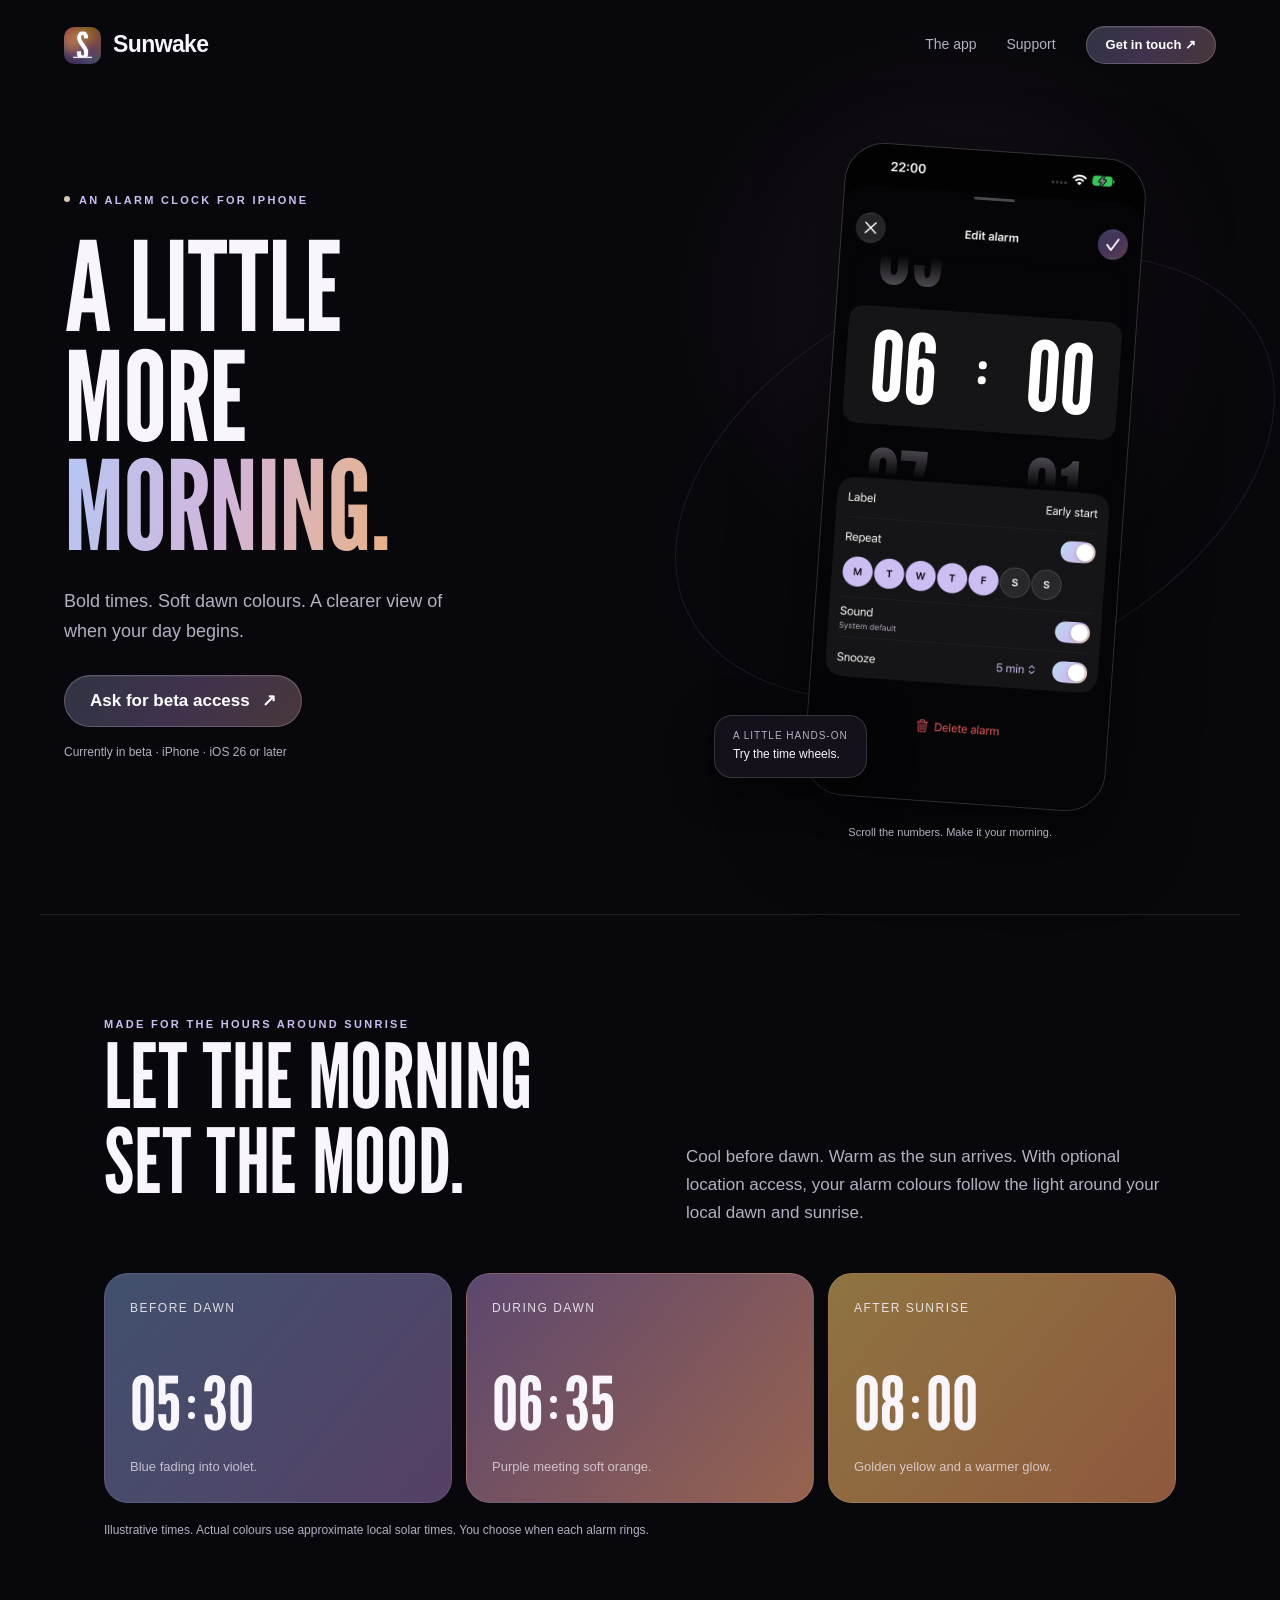
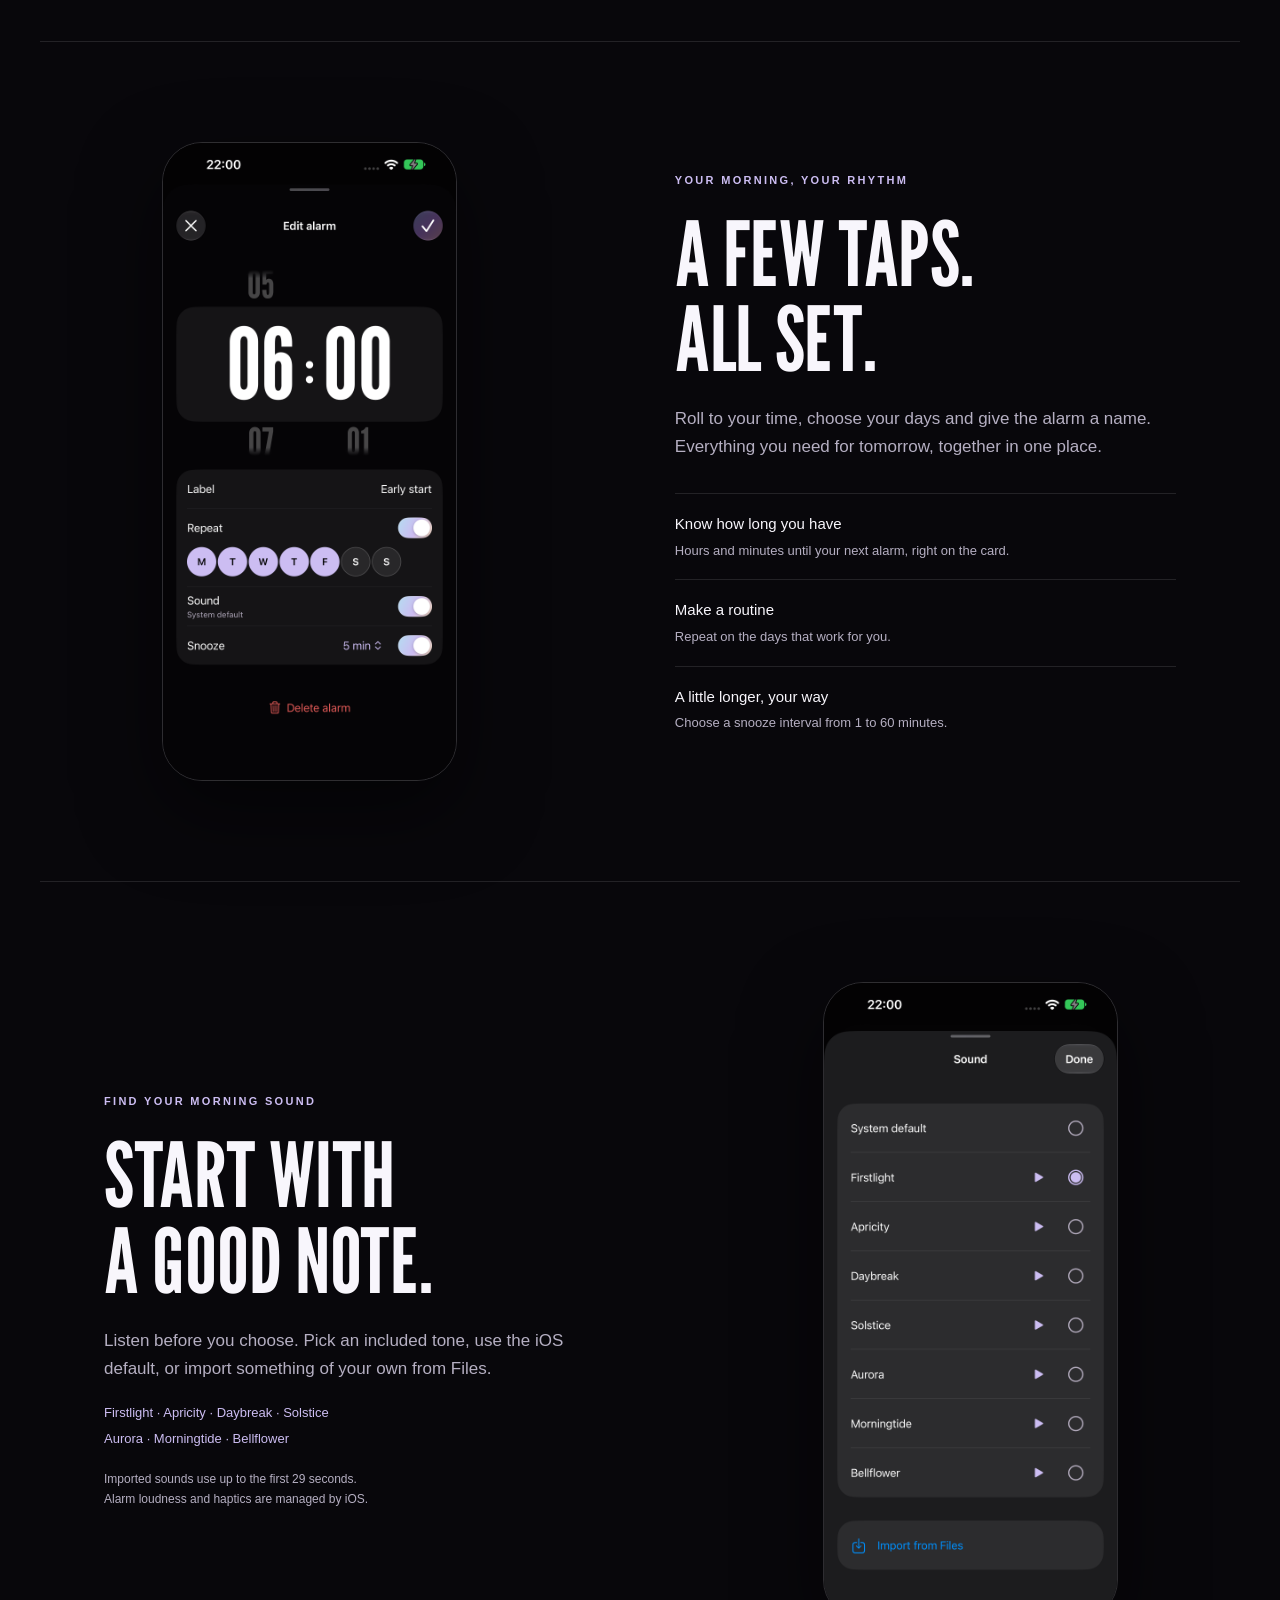
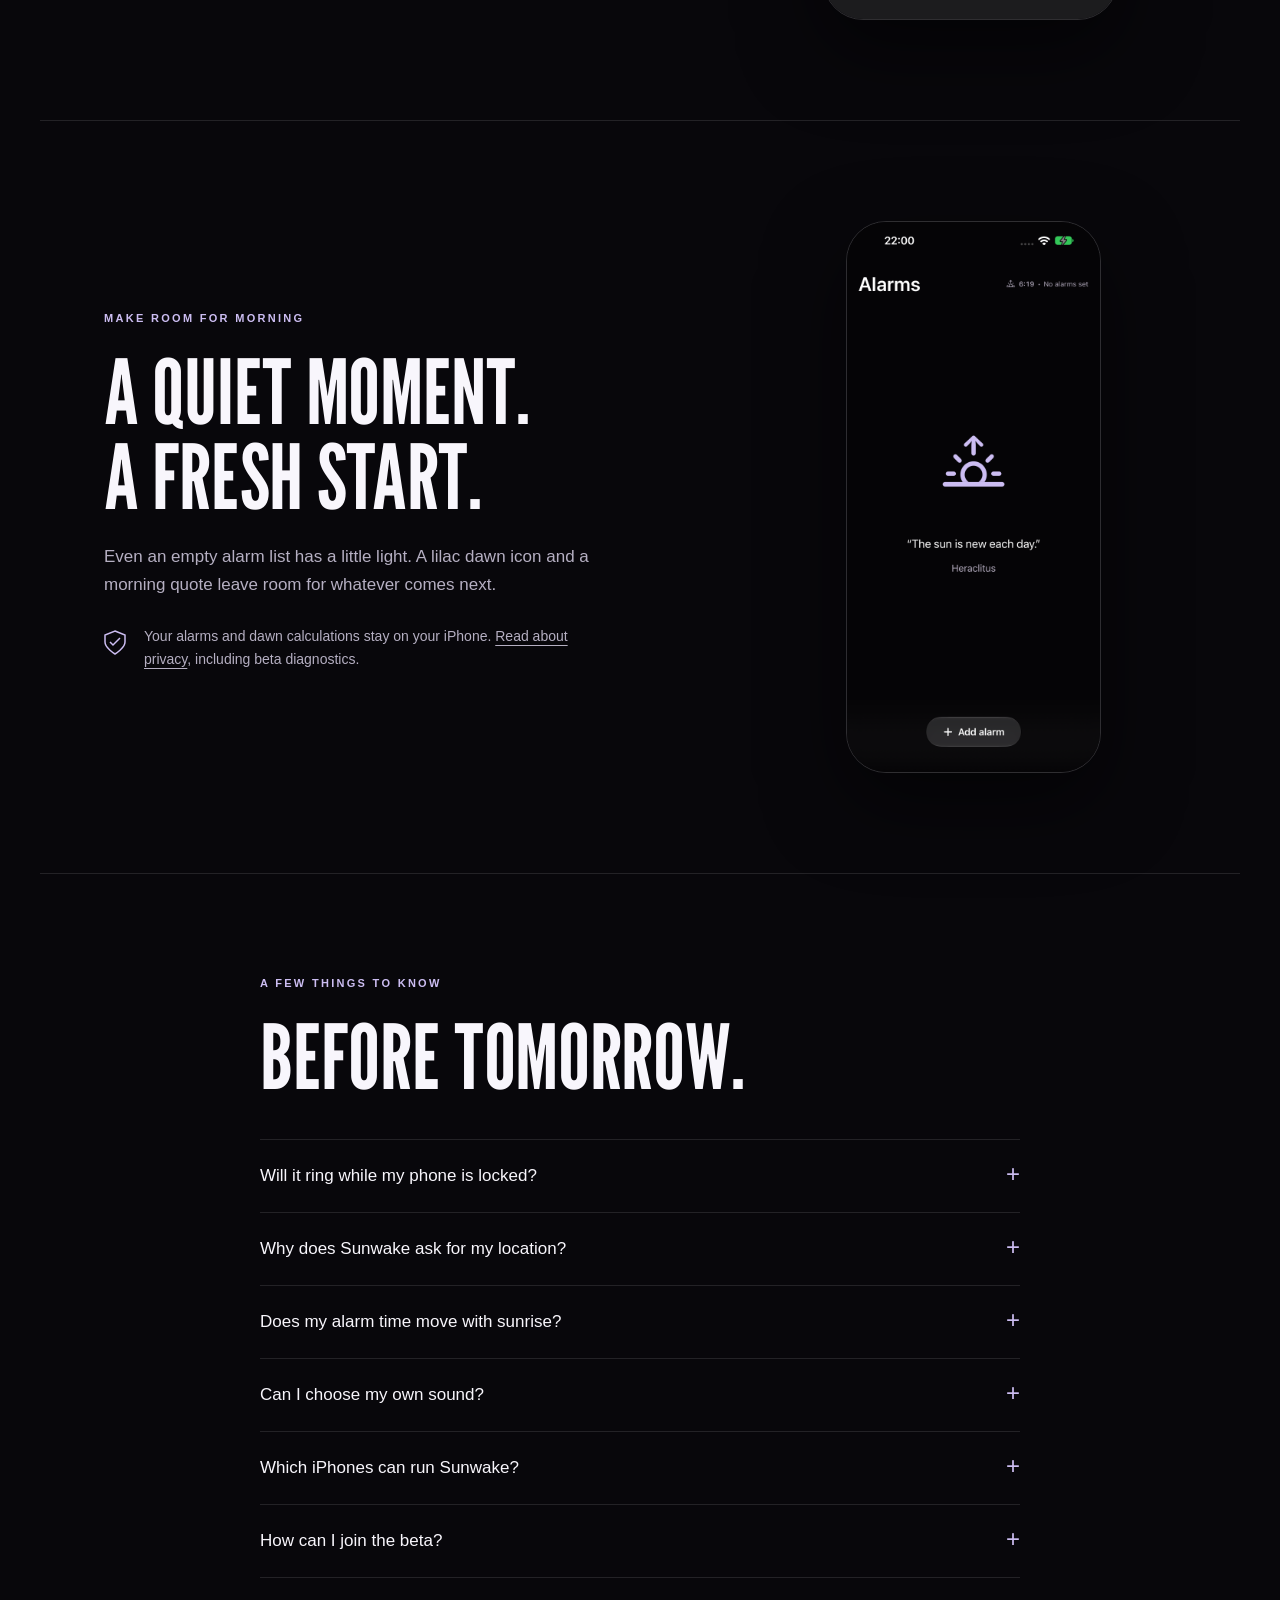
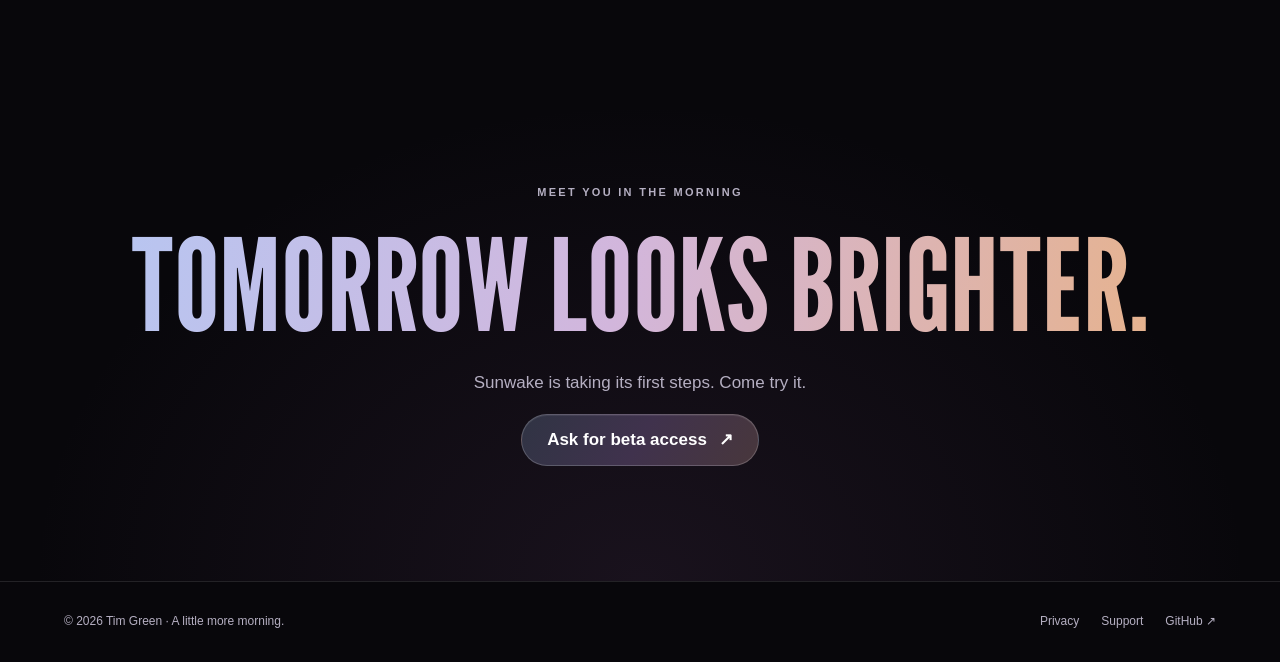
==== index.html @ 23fda0d4 "Launch Sunwake website with interactive time wheels, privacy and support" ====
<!doctype html>
<html lang="en-GB"><head><meta charset="utf-8"><meta name="viewport" content="width=device-width, initial-scale=1"><meta name="theme-color" content="#08070b"><title>Sunwake — A little more morning</title><meta name="description" content="An iPhone alarm clock with bold times, dawn-inspired colours, flexible repeats and snooze, and a countdown to your next alarm."><meta property="og:title" content="Sunwake — A little more morning"><meta property="og:description" content="An iPhone alarm clock with bold times, dawn-inspired colours, flexible repeats and snooze, and a countdown to your next alarm."><meta property="og:type" content="website"><meta property="og:image" content="https://destroywerk.github.io/sunwake/icon.png"><link rel="icon" type="image/png" href="./icon.png"><link rel="stylesheet" href="./styles.css"></head>
<body><a class="skip" href="#main">Skip to content</a><header><a class="brand" href="./"><img src="./icon.png" alt="" width="37" height="37">Sunwake</a><nav aria-label="Main navigation"><a class="nav-feature" href="./#features">The app</a><a href="./support.html">Support</a><a class="button small" href="mailto:hello@timgreen.design?subject=Sunwake%20beta%20access">Get in touch ↗</a></nav></header><main id="main">
<section class="hero">
 <div><p class="eyebrow"><span class="dot"></span>An alarm clock for iPhone</p><h1 class="display">A little<br>more<br><span class="gradient-text">morning.</span></h1><p class="intro">Bold times. Soft dawn colours. A clearer view of when your day begins.</p><a class="button" href="mailto:hello@timgreen.design?subject=Sunwake%20beta%20access">Ask for beta access <span aria-hidden="true">↗</span></a><p class="caption">Currently in beta · iPhone · iOS 26 or later</p></div>
 <div class="hero-art"><div class="orbit" aria-hidden="true"></div><div class="phone-demo"><img class="phone" src="./02-alarm-editor.png" width="1320" height="2868" alt="Interactive Sunwake alarm editor demo" fetchpriority="high"><div class="demo-wheel" role="group" aria-label="Try setting an alarm time"><div class="wheel-selection" aria-hidden="true"></div><div class="wheel-column" data-wheel="hour" role="listbox" aria-label="Demo alarm hour" tabindex="0"></div><div class="wheel-colon" aria-hidden="true"><i></i><i></i></div><div class="wheel-column" data-wheel="minute" role="listbox" aria-label="Demo alarm minute" tabindex="0"></div></div><p class="demo-hint">Scroll the numbers. Make it your morning.</p><output class="sr-only" aria-live="polite" id="demo-time"></output></div><div class="art-tag"><span>A little hands-on</span>Try the time wheels.</div></div>
</section>
<section class="section" id="features"><div class="dawn-head"><div><p class="eyebrow">Made for the hours around sunrise</p><h2 class="section-heading">Let the morning<br>set the mood.</h2></div><p class="section-copy">Cool before dawn. Warm as the sun arrives. With optional location access, your alarm colours follow the light around your local dawn and sunrise.</p></div>
<div class="daylight-strip">
 <div class="phase"><span class="phase-name">Before dawn</span><div><div class="phase-time" aria-label="05:30"><span>05</span><span class="colon" aria-hidden="true"><i></i><i></i></span><span>30</span></div><p>Blue fading into violet.</p></div></div>
 <div class="phase"><span class="phase-name">During dawn</span><div><div class="phase-time" aria-label="06:35"><span>06</span><span class="colon" aria-hidden="true"><i></i><i></i></span><span>35</span></div><p>Purple meeting soft orange.</p></div></div>
 <div class="phase"><span class="phase-name">After sunrise</span><div><div class="phase-time" aria-label="08:00"><span>08</span><span class="colon" aria-hidden="true"><i></i><i></i></span><span>00</span></div><p>Golden yellow and a warmer glow.</p></div></div>
</div><p class="note">Illustrative times. Actual colours use approximate local solar times. You choose when each alarm rings.</p></section>
<section class="section detail"><div class="detail-art"><img class="phone" src="./02-alarm-editor.png" width="1320" height="2868" loading="lazy" alt="Alarm editor with a 06:00 time wheel, weekday selection and five-minute snooze"></div><div class="detail-copy"><p class="eyebrow">Your morning, your rhythm</p><h2 class="section-heading">A few taps.<br>All set.</h2><p class="section-copy">Roll to your time, choose your days and give the alarm a name. Everything you need for tomorrow, together in one place.</p><ul class="feature-list"><li>Know how long you have<span>Hours and minutes until your next alarm, right on the card.</span></li><li>Make a routine<span>Repeat on the days that work for you.</span></li><li>A little longer, your way<span>Choose a snooze interval from 1 to 60 minutes.</span></li></ul></div></section>
<section class="section detail reverse"><div class="detail-copy"><p class="eyebrow">Find your morning sound</p><h2 class="section-heading">Start with<br>a good note.</h2><p class="section-copy">Listen before you choose. Pick an included tone, use the iOS default, or import something of your own from Files.</p><p class="sound-names">Firstlight · Apricity · Daybreak · Solstice<br>Aurora · Morningtide · Bellflower</p><p class="note">Imported sounds use up to the first 29 seconds.<br>Alarm loudness and haptics are managed by iOS.</p></div><div class="detail-art"><img class="phone" src="./03-sound-picker.png" width="1320" height="2868" loading="lazy" alt="Sunwake sound picker with included tones, preview controls and Import from Files"></div></section>
<section class="section quiet"><div><p class="eyebrow">Make room for morning</p><h2 class="section-heading">A quiet moment.<br>A fresh start.</h2><p class="section-copy">Even an empty alarm list has a little light. A lilac dawn icon and a morning quote leave room for whatever comes next.</p><div class="privacy-note"><svg aria-hidden="true" width="22" height="26" viewBox="0 0 22 26" fill="none"><path d="M11 1 21 5v7c0 6-10 12-10 12S1 18 1 12V5l10-4Z" stroke="currentColor" stroke-width="1.5"/><path d="m6 12 3 3 7-7" stroke="currentColor" stroke-width="1.5"/></svg><p>Your alarms and dawn calculations stay on your iPhone. <a href="./privacy.html">Read about privacy</a>, including beta diagnostics.</p></div></div><div><img class="phone" src="./05-empty-quote.png" width="1320" height="2868" loading="lazy" alt="Sunwake empty state with a lilac dawn icon and the quote The sun is new each day, attributed to Heraclitus"></div></section>
<section class="section"><div class="faq"><p class="eyebrow">A few things to know</p><h2 class="section-heading">Before tomorrow.</h2>
<details><summary>Will it ring while my phone is locked?</summary><p>Sunwake uses Apple's AlarmKit to schedule alarms, including while your iPhone is locked. Allow alarm access when prompted. Custom-tone delivery while locked has been confirmed in our device testing.</p></details>
<details><summary>Why does Sunwake ask for my location?</summary><p>Location is optional. It lets Sunwake calculate approximate local dawn and sunrise on your iPhone for the colours and dawn time. Your chosen alarm times work without it.</p></details>
<details><summary>Does my alarm time move with sunrise?</summary><p>You set each alarm time yourself. Dawn and sunrise affect the colours and the solar time shown in the app.</p></details>
<details><summary>Can I choose my own sound?</summary><p>Yes. Preview an included tone or import audio from Files. Sunwake keeps a private playable copy of up to the first 29 seconds.</p></details>
<details><summary>Which iPhones can run Sunwake?</summary><p>Sunwake requires an iPhone running iOS 26 or later. The current beta is shared through Apple's TestFlight app.</p></details>
<details><summary>How can I join the beta?</summary><p>Email <a href="mailto:hello@timgreen.design?subject=Sunwake%20beta%20access">hello@timgreen.design</a> to ask for an invitation. External TestFlight builds are subject to Apple's beta review.</p></details>
</div></section>
<section class="closing"><p class="eyebrow">Meet you in the morning</p><h2 class="section-heading gradient-text">Tomorrow looks brighter.</h2><p>Sunwake is taking its first steps. Come try it.</p><a class="button" href="mailto:hello@timgreen.design?subject=Sunwake%20beta%20access">Ask for beta access <span aria-hidden="true">↗</span></a></section>
</main><footer><span>© 2026 Tim Green · A little more morning.</span><div class="links"><a href="./privacy.html">Privacy</a><a href="./support.html">Support</a><a href="https://github.com/destroywerk/sunwake">GitHub ↗</a></div></footer><script src="./demo.js" defer></script></body></html>
---- styles.css ----
@font-face{font-family:League;src:url('./LeagueGothic.ttf') format('truetype');font-display:swap}
:root{color-scheme:dark;--bg:#08070b;--text:#f8f6fc;--muted:#b5afc2;--lilac:#ccbdf2;--line:#ffffff1c}
*{box-sizing:border-box}html{scroll-behavior:smooth;scroll-padding-top:95px}body{margin:0;background:var(--bg);color:var(--text);font:17px/1.65 -apple-system,BlinkMacSystemFont,"Segoe UI",sans-serif}a{color:inherit}button,a{-webkit-tap-highlight-color:transparent}a:focus-visible,button:focus-visible,summary:focus-visible{outline:3px solid var(--lilac);outline-offset:7px}.skip{position:fixed;top:-100px;left:16px;z-index:100;background:#fff;color:#000;padding:12px}.skip:focus{top:12px}header{height:90px;max-width:1320px;margin:auto;display:flex;align-items:center;justify-content:space-between;padding:0 5%;position:relative;z-index:3}.brand{display:flex;align-items:center;gap:12px;font-weight:650;letter-spacing:-.6px;text-decoration:none;font-size:23px}.brand img{width:37px;height:37px;border-radius:10px}nav{display:flex;align-items:center;gap:30px;font-size:14px}nav a{text-decoration:none;color:var(--muted)}nav a:hover{color:white}.button{display:inline-flex;justify-content:center;align-items:center;gap:12px;text-decoration:none;border:1px solid #ffffff32;border-radius:999px;background:linear-gradient(120deg,#303444,#40324d,#48373c);box-shadow:inset 0 1px 0 #ffffff12;padding:14px 25px;font-weight:600;color:#fff;line-height:1.3}.button.small{padding:10px 19px;font-size:13px}.button:hover{border-color:#ccbdf2;background:linear-gradient(120deg,#3c4256,#504060,#5c454c)}.hero{max-width:1320px;margin:0 auto;padding:60px 5% 110px;display:grid;grid-template-columns:1.1fr .9fr;align-items:center;gap:7%;position:relative}.hero:before{content:"";position:absolute;width:650px;height:650px;right:-80px;top:-110px;background:radial-gradient(ellipse,#8c659b22,transparent 63%);pointer-events:none;z-index:-1}.eyebrow{color:var(--lilac);font-size:11px;font-weight:650;letter-spacing:2.3px;text-transform:uppercase;margin:0 0 22px}.eyebrow .dot{display:inline-block;width:6px;height:6px;border-radius:50%;background:#dac7b1;margin-right:9px;vertical-align:2px}h1,h2,h3,p{margin-top:0}.display{font:clamp(88px,9.7vw,146px)/.88 League,sans-serif;font-weight:400;letter-spacing:-1px;text-transform:uppercase;margin:0 0 28px}.gradient-text{background:linear-gradient(100deg,#b5c7f3,#d2b6dc 48%,#e8b285);background-clip:text;-webkit-background-clip:text;color:transparent}.intro{font-size:18px;line-height:1.65;max-width:410px;color:var(--muted);margin:0 0 28px}.caption{font-size:12px;color:var(--muted);margin:16px 0 0}.hero-art{position:relative;display:flex;justify-content:center}.phone{display:block;width:100%;max-width:320px;border:1px solid #ffffff28;border-radius:40px;box-shadow:0 30px 80px #0008;position:relative}.hero-art .phone{transform:rotate(4deg);max-width:302px}.orbit{position:absolute;inset:20% -16%;border:1px solid #cdbdf21c;border-radius:50%;transform:rotate(-25deg);z-index:-1}.art-tag{position:absolute;left:-14px;bottom:10%;padding:12px 18px;border:1px solid #ffffff25;border-radius:18px;background:#17131ee6;backdrop-filter:blur(18px);font-size:12px;box-shadow:0 8px 40px #0008}.art-tag span{display:block;color:var(--muted);font-size:10px;letter-spacing:1px;text-transform:uppercase}.section{max-width:1200px;padding:100px 5%;margin:auto;border-top:1px solid var(--line)}.section-heading{font:clamp(58px,7vw,94px)/.95 League,sans-serif;text-transform:uppercase;letter-spacing:-.3px;font-weight:400;margin:0 0 24px}.section-copy{color:var(--muted);max-width:490px}.dawn-head{display:flex;justify-content:space-between;align-items:flex-end;gap:45px;margin-bottom:46px}.dawn-head p{margin-bottom:0}.daylight-strip{display:grid;grid-template-columns:repeat(3,1fr);gap:14px}.phase{border:1px solid #ffffff19;border-radius:24px;min-height:230px;padding:25px;display:flex;flex-direction:column;justify-content:space-between}.phase:nth-child(1){background:linear-gradient(130deg,#41516e,#554065)}.phase:nth-child(2){background:linear-gradient(130deg,#5d476f,#98634f)}.phase:nth-child(3){background:linear-gradient(130deg,#8f7441,#8e583d)}.phase .phase-name{font-size:12px;letter-spacing:1.5px;text-transform:uppercase;opacity:.85}.phase-time{font:74px/1 League,sans-serif;display:flex;align-items:center;gap:7px}.colon{display:flex;flex-direction:column;gap:9px;margin-top:9px}.colon i{width:7px;height:7px;border-radius:50%;background:currentColor}.phase p{font-size:13px;margin:16px 0 0;color:#f4ecf7b8}.note{font-size:12px;color:var(--muted);margin:18px 0 0}.detail{display:grid;grid-template-columns:.9fr 1.1fr;align-items:center;gap:15%}.detail .phone{max-width:295px;margin:auto}.detail.reverse{grid-template-columns:1.1fr .9fr}.detail.reverse .detail-copy{order:0}.detail.reverse .detail-art{order:1}.feature-list{list-style:none;padding:0;margin:32px 0 0}.feature-list li{padding:18px 0;border-top:1px solid var(--line);font-size:15px}.feature-list span{display:block;color:var(--muted);font-size:13px;margin-top:3px}.sound-names{color:var(--lilac);font-size:13px;line-height:2;max-width:400px}.quiet{display:grid;grid-template-columns:1fr .8fr;align-items:center;gap:15%}.quiet .phone{max-width:255px;margin:auto}.privacy-note{display:flex;gap:18px;margin-top:26px;color:var(--muted);font-size:14px}.privacy-note svg{flex-shrink:0;color:var(--lilac);margin-top:5px}.privacy-note a{text-underline-offset:4px}.faq{max-width:760px;margin:auto}.faq .section-heading{margin-bottom:40px}.faq details{border-top:1px solid var(--line);padding:22px 0}.faq details:last-child{border-bottom:1px solid var(--line)}.faq summary{cursor:pointer;font-size:17px;list-style:none;display:flex;justify-content:space-between;gap:20px}.faq summary::-webkit-details-marker{display:none}.faq summary:after{content:"+";color:var(--lilac);font-size:24px;line-height:1}.faq details[open] summary:after{content:"−"}.faq details p{color:var(--muted);font-size:15px;max-width:650px;padding-top:17px;margin-bottom:0}.closing{text-align:center;padding:105px 5% 115px;background:radial-gradient(ellipse at 50% 100%,#64416b30,transparent 67%)}.closing .section-heading{font-size:clamp(70px,10vw,128px)}.closing p{color:var(--muted)}footer{border-top:1px solid var(--line);display:flex;justify-content:space-between;align-items:center;gap:25px;padding:30px 5%;max-width:1320px;margin:auto;font-size:12px;color:var(--muted)}footer .links{display:flex;gap:22px}footer a{text-decoration:none}footer a:hover{color:white}.prose{max-width:760px;padding:70px 25px 110px;margin:auto}.prose h1{font:76px/.95 League,sans-serif;text-transform:uppercase;font-weight:400;margin-bottom:22px}.prose h2{font-size:22px;line-height:1.35;margin:42px 0 15px}.prose p,.prose li{color:var(--muted);font-size:16px}.prose a{color:var(--lilac);overflow-wrap:anywhere}.prose .updated{font-size:12px;margin-bottom:40px}.prose li{margin:8px 0}body{overflow-x:clip}@media(max-width:760px){header{height:76px;padding:0 6%}nav{gap:18px}nav .nav-feature{display:none}.hero{grid-template-columns:1fr;padding:45px 7% 80px;gap:50px}.display{font-size:clamp(85px,19vw,140px)}.intro{font-size:16px}.hero-art{margin:10px 0 0}.hero-art .phone{max-width:250px;transform:rotate(3deg)}.art-tag{left:4%;bottom:12%}.section{padding:70px 7%}.dawn-head{display:block}.dawn-head .section-copy{margin-top:25px}.daylight-strip{grid-template-columns:1fr}.phase{min-height:185px}.phase-time{font-size:68px}.detail,.detail.reverse,.quiet{grid-template-columns:1fr;gap:45px}.detail .detail-copy{order:0}.detail .detail-art{order:1}.detail .phone{max-width:265px}.quiet .phone{max-width:245px}.closing{padding:75px 6%}footer{flex-direction:column;align-items:flex-start;padding:25px 7%}.prose{padding:45px 7% 70px}.prose h1{font-size:65px}}@media(prefers-reduced-motion:reduce){html{scroll-behavior:auto}*{animation:none!important;transition:none!important}}
/* Preserve the native portrait aspect ratio when screenshots scale down. */
.phone{height:auto}
.phone-demo{width:302px;max-width:100%;position:relative;container-type:inline-size;transform:rotate(4deg)}.hero-art .phone-demo .phone{transform:none;max-width:none}.demo-wheel{position:absolute;inset:17% 4.5% auto;height:34%;background:#050406;display:grid;grid-template-columns:1fr 14% 1fr;align-items:center;isolation:isolate;--row-height:39cqw;border-radius:14px;overflow:hidden}.wheel-selection{position:absolute;top:50%;transform:translateY(-50%);height:var(--row-height);left:0;right:0;background:#151417;border-radius:15px;z-index:-1}.wheel-column{height:100%;overflow-y:auto;scroll-snap-type:y mandatory;scrollbar-width:none;overscroll-behavior:contain;touch-action:pan-y;cursor:grab;user-select:none;mask-image:linear-gradient(transparent,#000 23%,#000 77%,transparent)}.wheel-column::-webkit-scrollbar{display:none}.wheel-column:active{cursor:grabbing}.wheel-column:focus-visible{outline:2px solid var(--lilac);outline-offset:-3px;border-radius:12px}.wheel-number{font:32cqw/var(--row-height) League,sans-serif;text-align:center;height:var(--row-height);scroll-snap-align:center;color:#807b87;transition:color .15s}.wheel-number[aria-selected=true]{color:white}.wheel-spacer{height:calc((73.9cqw - var(--row-height))/2)}.wheel-colon{display:flex;flex-direction:column;align-items:center;gap:2.5cqw;pointer-events:none}.wheel-colon i{height:2.5cqw;width:2.5cqw;background:white;border-radius:50%}.demo-hint{position:absolute;bottom:-38px;left:-25px;right:-25px;color:var(--muted);font-size:11px;text-align:center;transform:rotate(-4deg);margin:0}.sr-only{position:absolute;width:1px;height:1px;padding:0;margin:-1px;overflow:hidden;clip:rect(0,0,0,0);white-space:nowrap;border:0}.hero-art .art-tag{bottom:4%;left:-20px}@media(max-width:760px){.phone-demo{width:270px}.hero-art .art-tag{left:0;bottom:5%}}
.hero:before{right:0;width:100%;max-width:650px}
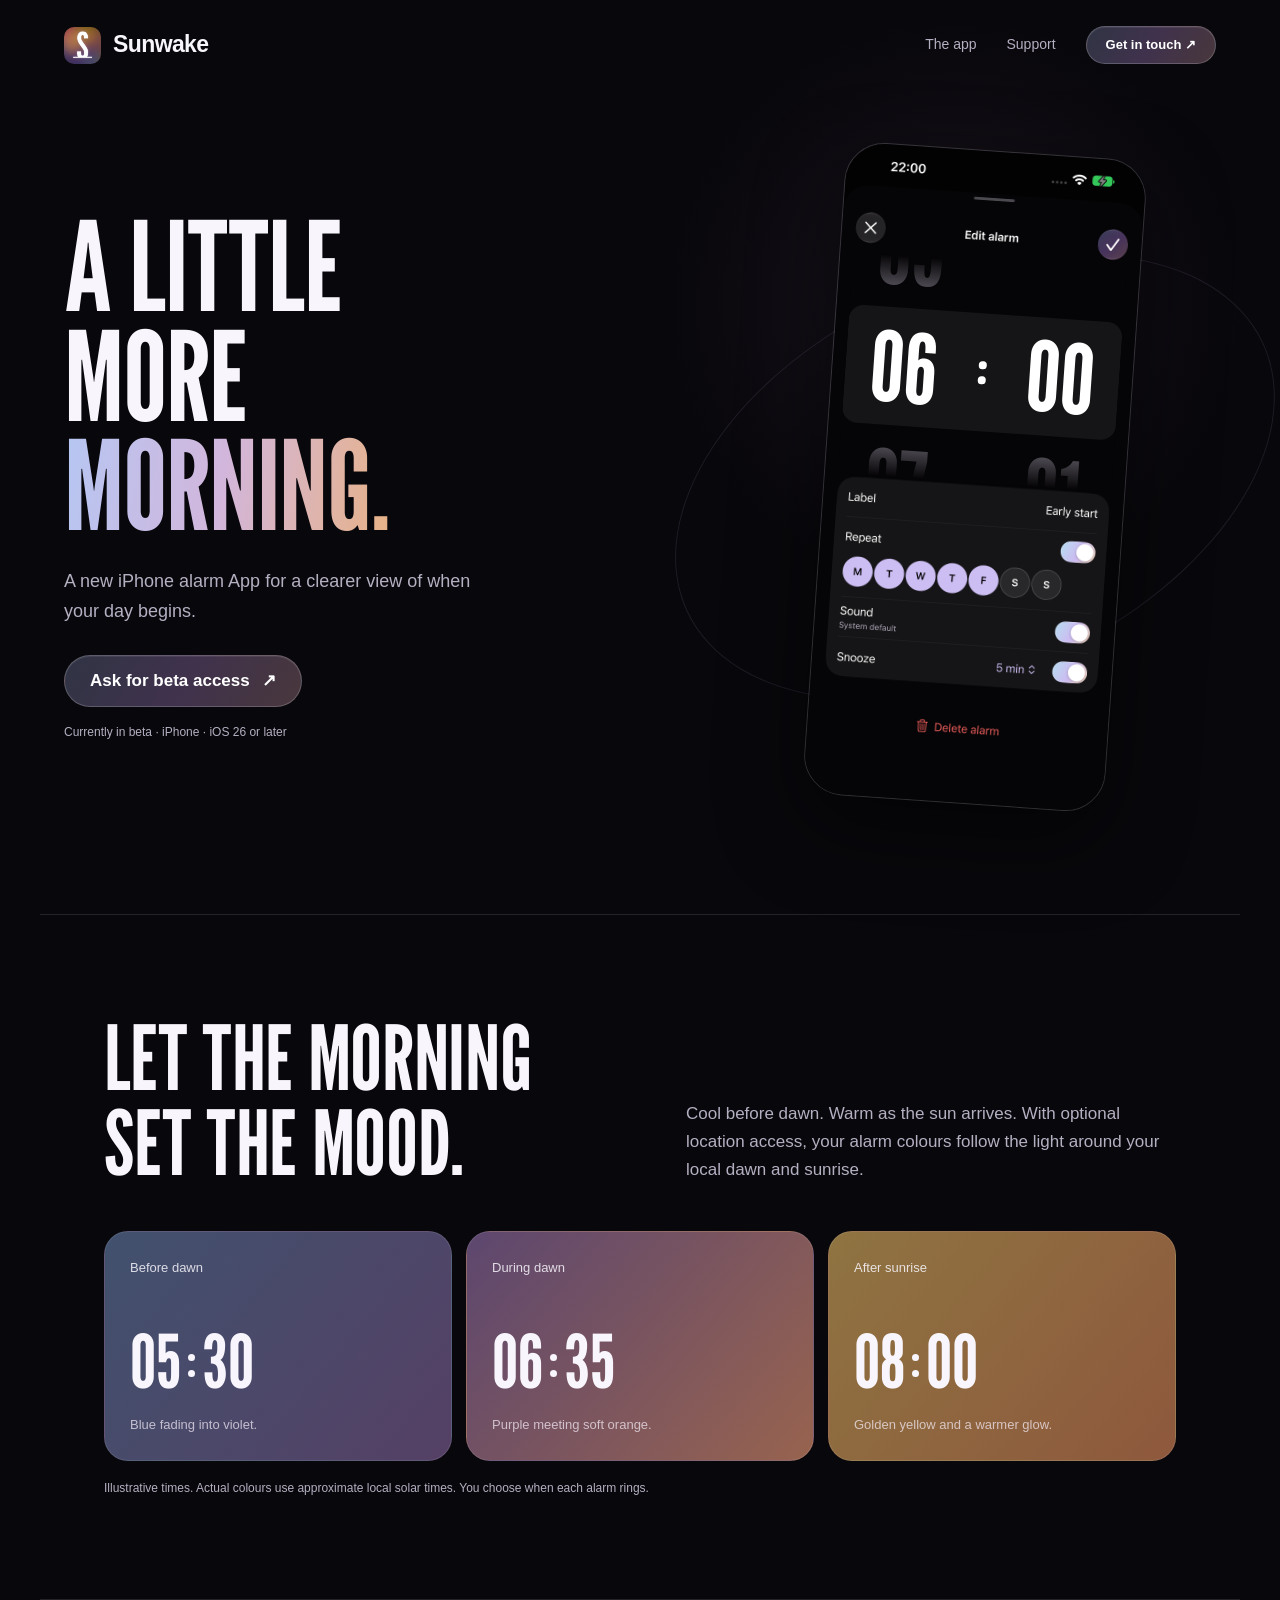
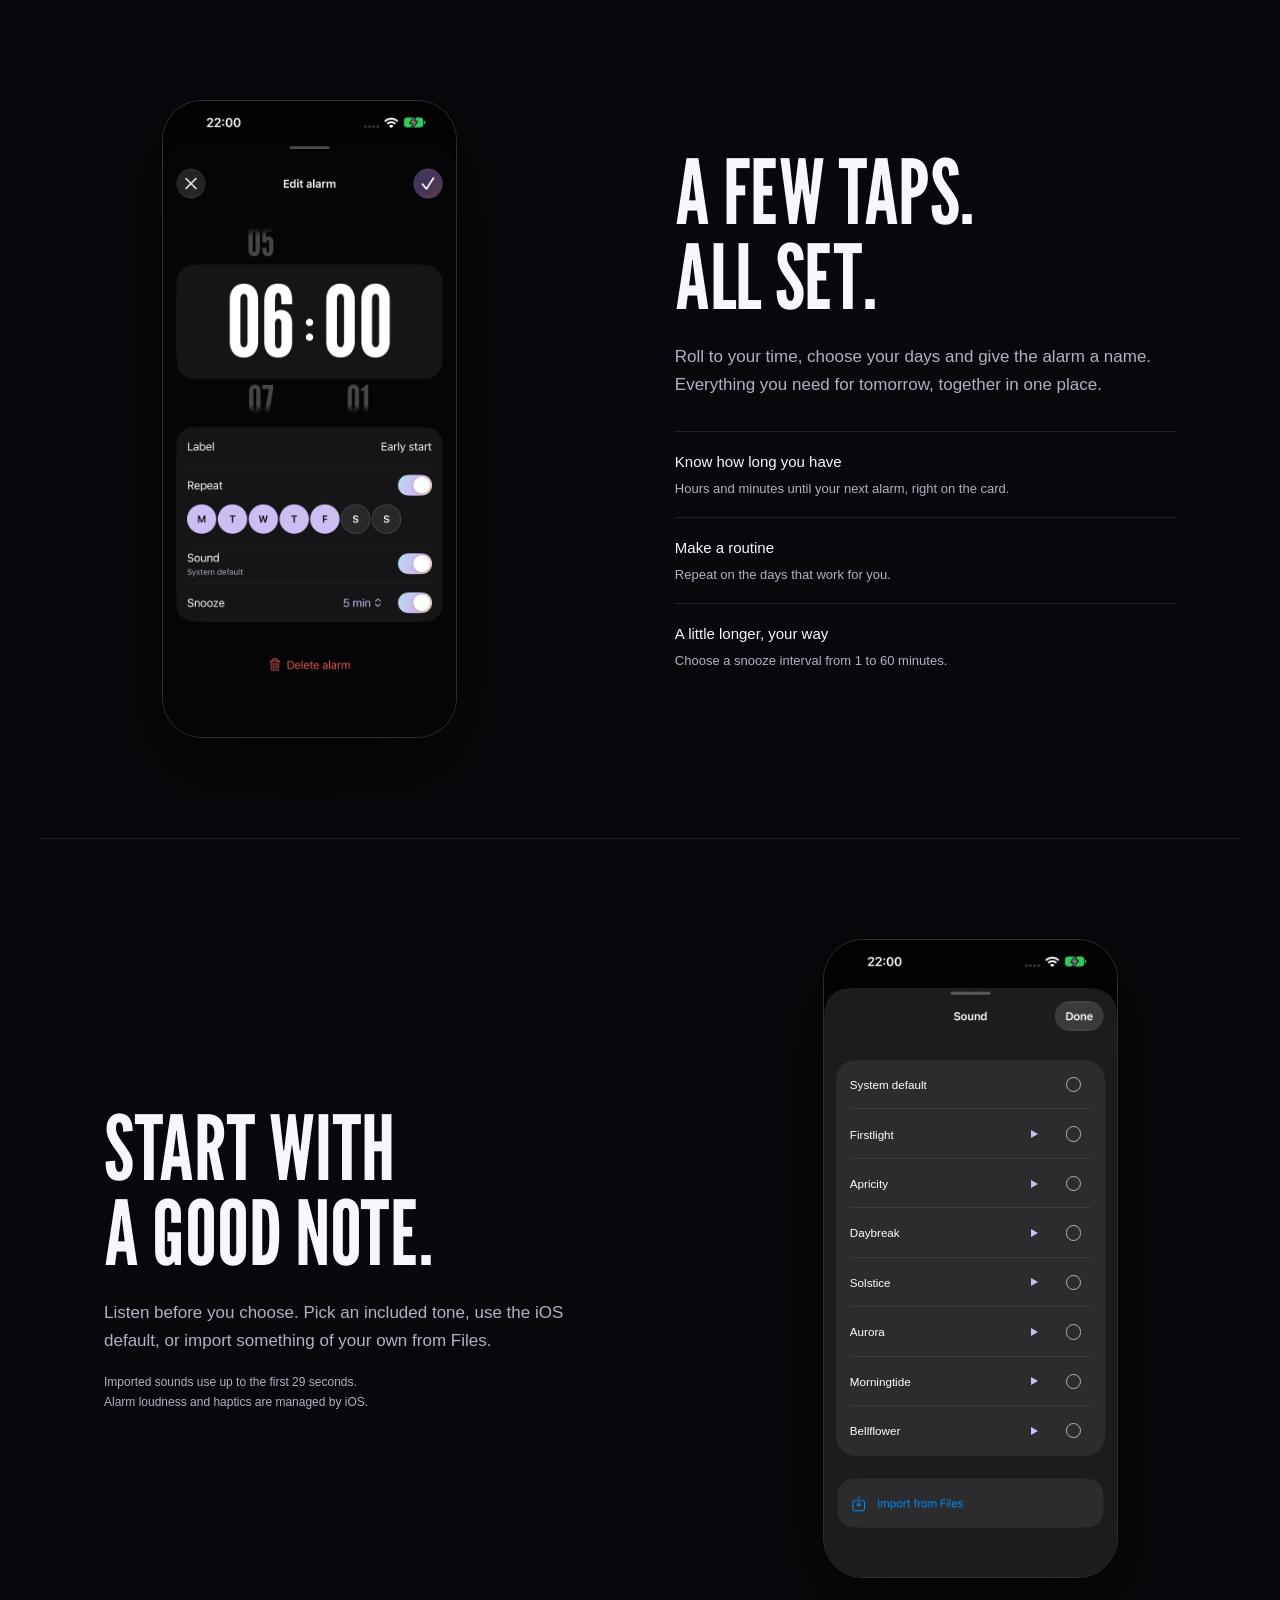
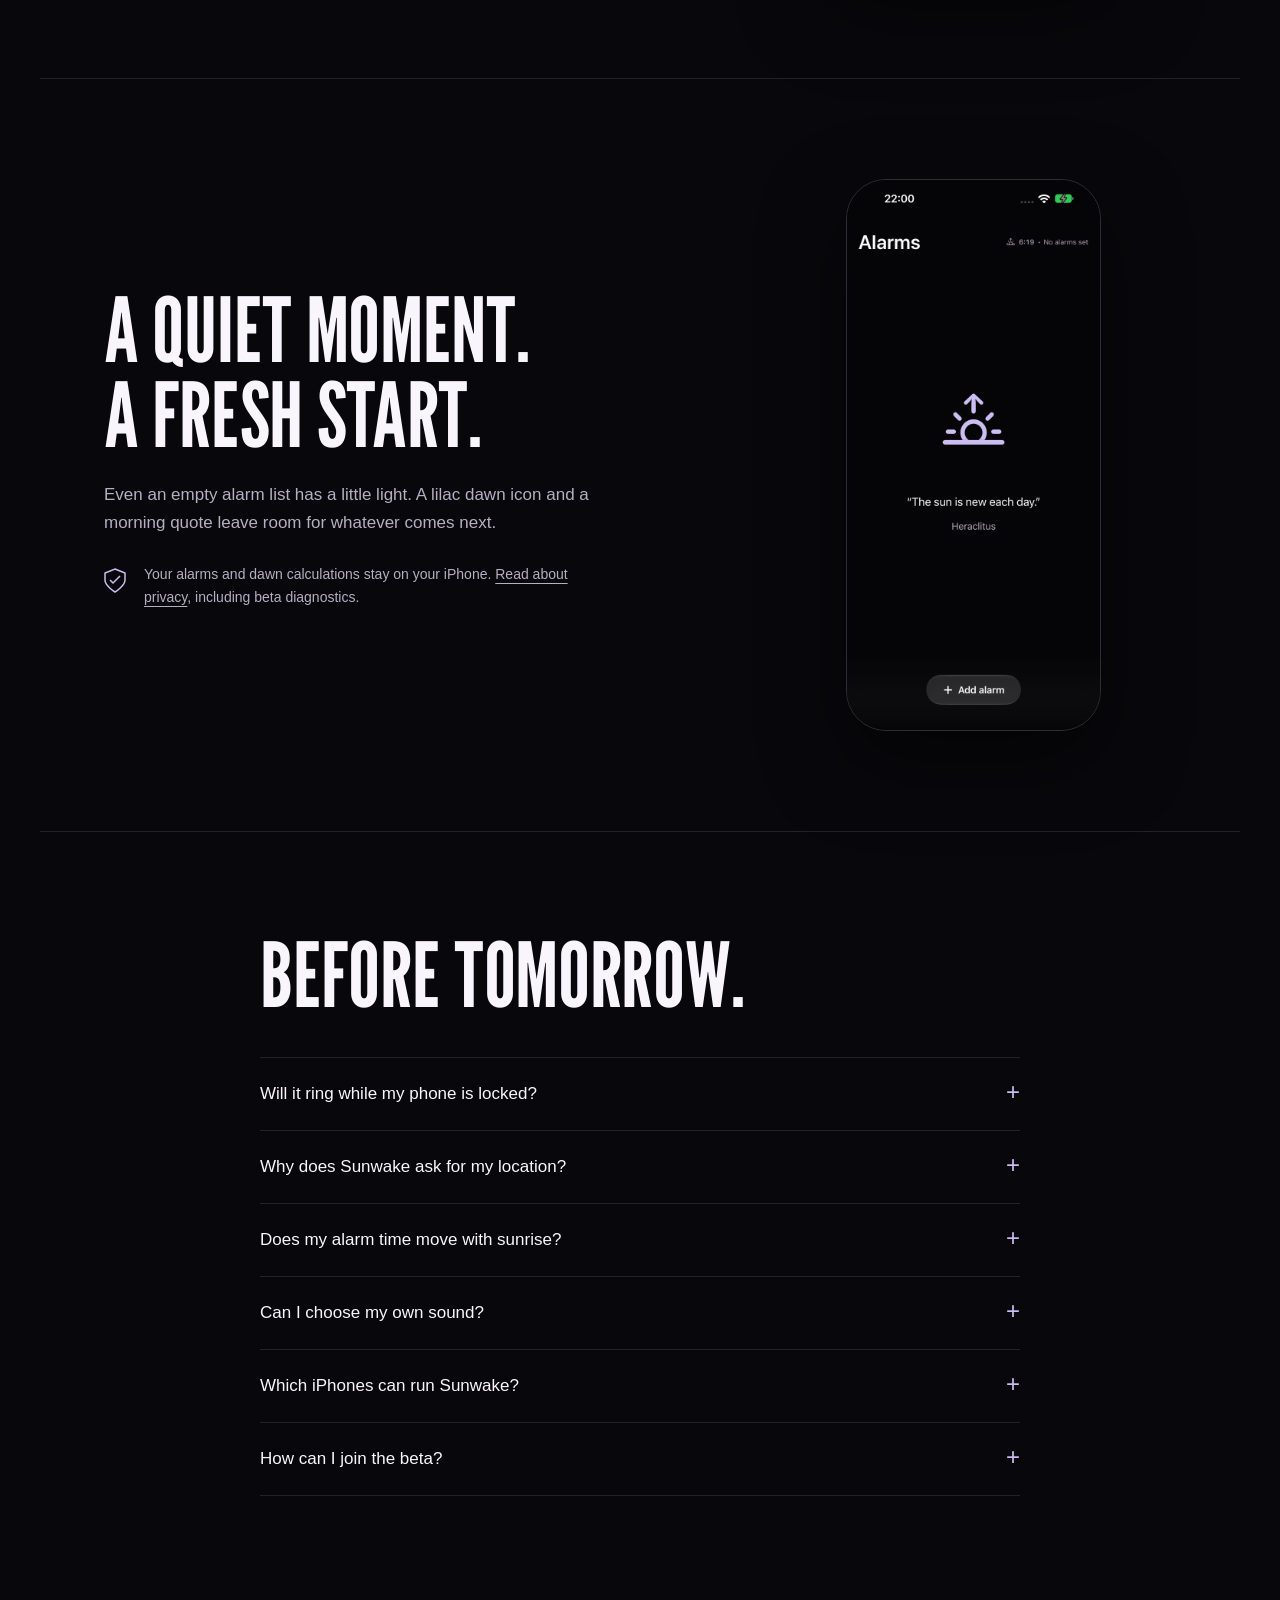
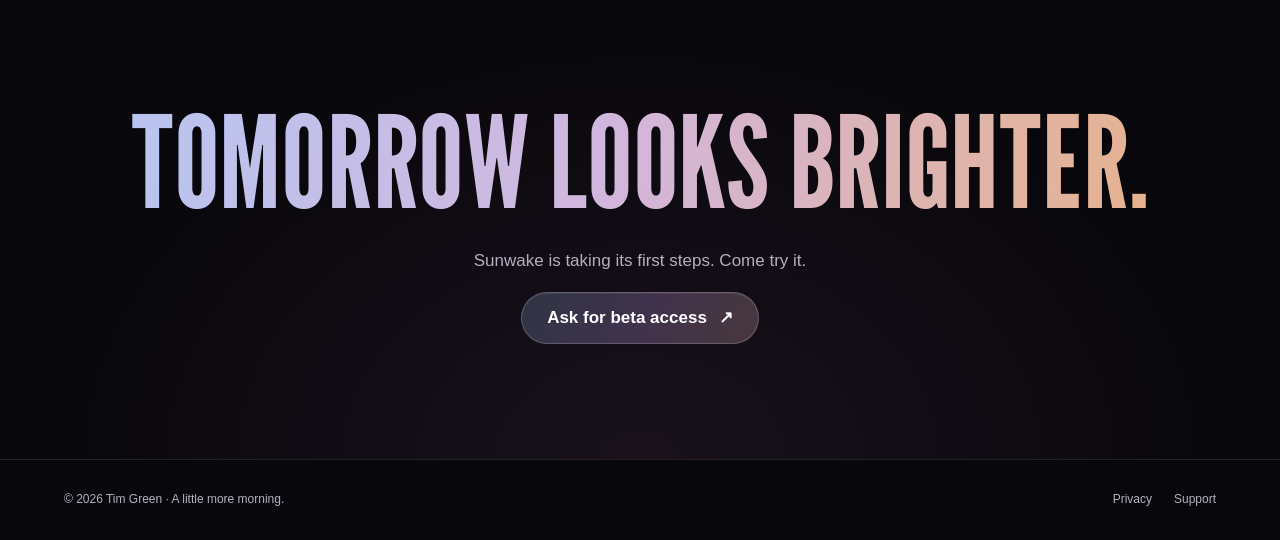
==== commit 933e1ebd: "Refine mobile header, typography and layout; add playable ringtone rows" ====
--- a/index.html
+++ b/index.html
@@ -2,19 +2,19 @@
 <html lang="en-GB"><head><meta charset="utf-8"><meta name="viewport" content="width=device-width, initial-scale=1"><meta name="theme-color" content="#08070b"><title>Sunwake — A little more morning</title><meta name="description" content="An iPhone alarm clock with bold times, dawn-inspired colours, flexible repeats and snooze, and a countdown to your next alarm."><meta property="og:title" content="Sunwake — A little more morning"><meta property="og:description" content="An iPhone alarm clock with bold times, dawn-inspired colours, flexible repeats and snooze, and a countdown to your next alarm."><meta property="og:type" content="website"><meta property="og:image" content="https://destroywerk.github.io/sunwake/icon.png"><link rel="icon" type="image/png" href="./icon.png"><link rel="stylesheet" href="./styles.css"></head>
 <body><a class="skip" href="#main">Skip to content</a><header><a class="brand" href="./"><img src="./icon.png" alt="" width="37" height="37">Sunwake</a><nav aria-label="Main navigation"><a class="nav-feature" href="./#features">The app</a><a href="./support.html">Support</a><a class="button small" href="mailto:hello@timgreen.design?subject=Sunwake%20beta%20access">Get in touch ↗</a></nav></header><main id="main">
 <section class="hero">
- <div><p class="eyebrow"><span class="dot"></span>An alarm clock for iPhone</p><h1 class="display">A little<br>more<br><span class="gradient-text">morning.</span></h1><p class="intro">Bold times. Soft dawn colours. A clearer view of when your day begins.</p><a class="button" href="mailto:hello@timgreen.design?subject=Sunwake%20beta%20access">Ask for beta access <span aria-hidden="true">↗</span></a><p class="caption">Currently in beta · iPhone · iOS 26 or later</p></div>
- <div class="hero-art"><div class="orbit" aria-hidden="true"></div><div class="phone-demo"><img class="phone" src="./02-alarm-editor.png" width="1320" height="2868" alt="Interactive Sunwake alarm editor demo" fetchpriority="high"><div class="demo-wheel" role="group" aria-label="Try setting an alarm time"><div class="wheel-selection" aria-hidden="true"></div><div class="wheel-column" data-wheel="hour" role="listbox" aria-label="Demo alarm hour" tabindex="0"></div><div class="wheel-colon" aria-hidden="true"><i></i><i></i></div><div class="wheel-column" data-wheel="minute" role="listbox" aria-label="Demo alarm minute" tabindex="0"></div></div><p class="demo-hint">Scroll the numbers. Make it your morning.</p><output class="sr-only" aria-live="polite" id="demo-time"></output></div><div class="art-tag"><span>A little hands-on</span>Try the time wheels.</div></div>
+ <div><h1 class="display">A little<br>more<br><span class="gradient-text">morning.</span></h1><p class="intro">A new iPhone alarm App for a clearer view of when your day begins.</p><a class="button" href="mailto:hello@timgreen.design?subject=Sunwake%20beta%20access">Ask for beta access <span aria-hidden="true">↗</span></a><p class="caption">Currently in beta · iPhone · iOS 26 or later</p></div>
+ <div class="hero-art"><div class="orbit" aria-hidden="true"></div><div class="phone-demo"><img class="phone" src="./02-alarm-editor.png" width="1320" height="2868" alt="Interactive Sunwake alarm editor demo" fetchpriority="high"><div class="demo-wheel" role="group" aria-label="Try setting an alarm time"><div class="wheel-selection" aria-hidden="true"></div><div class="wheel-column" data-wheel="hour" role="listbox" aria-label="Demo alarm hour" tabindex="0"></div><div class="wheel-colon" aria-hidden="true"><i></i><i></i></div><div class="wheel-column" data-wheel="minute" role="listbox" aria-label="Demo alarm minute" tabindex="0"></div></div><output class="sr-only" aria-live="polite" id="demo-time"></output></div></div>
 </section>
-<section class="section" id="features"><div class="dawn-head"><div><p class="eyebrow">Made for the hours around sunrise</p><h2 class="section-heading">Let the morning<br>set the mood.</h2></div><p class="section-copy">Cool before dawn. Warm as the sun arrives. With optional location access, your alarm colours follow the light around your local dawn and sunrise.</p></div>
+<section class="section" id="features"><div class="dawn-head"><div><h2 class="section-heading">Let the morning<br>set the mood.</h2></div><p class="section-copy">Cool before dawn. Warm as the sun arrives. With optional location access, your alarm colours follow the light around your local dawn and sunrise.</p></div>
 <div class="daylight-strip">
  <div class="phase"><span class="phase-name">Before dawn</span><div><div class="phase-time" aria-label="05:30"><span>05</span><span class="colon" aria-hidden="true"><i></i><i></i></span><span>30</span></div><p>Blue fading into violet.</p></div></div>
  <div class="phase"><span class="phase-name">During dawn</span><div><div class="phase-time" aria-label="06:35"><span>06</span><span class="colon" aria-hidden="true"><i></i><i></i></span><span>35</span></div><p>Purple meeting soft orange.</p></div></div>
  <div class="phase"><span class="phase-name">After sunrise</span><div><div class="phase-time" aria-label="08:00"><span>08</span><span class="colon" aria-hidden="true"><i></i><i></i></span><span>00</span></div><p>Golden yellow and a warmer glow.</p></div></div>
 </div><p class="note">Illustrative times. Actual colours use approximate local solar times. You choose when each alarm rings.</p></section>
-<section class="section detail"><div class="detail-art"><img class="phone" src="./02-alarm-editor.png" width="1320" height="2868" loading="lazy" alt="Alarm editor with a 06:00 time wheel, weekday selection and five-minute snooze"></div><div class="detail-copy"><p class="eyebrow">Your morning, your rhythm</p><h2 class="section-heading">A few taps.<br>All set.</h2><p class="section-copy">Roll to your time, choose your days and give the alarm a name. Everything you need for tomorrow, together in one place.</p><ul class="feature-list"><li>Know how long you have<span>Hours and minutes until your next alarm, right on the card.</span></li><li>Make a routine<span>Repeat on the days that work for you.</span></li><li>A little longer, your way<span>Choose a snooze interval from 1 to 60 minutes.</span></li></ul></div></section>
-<section class="section detail reverse"><div class="detail-copy"><p class="eyebrow">Find your morning sound</p><h2 class="section-heading">Start with<br>a good note.</h2><p class="section-copy">Listen before you choose. Pick an included tone, use the iOS default, or import something of your own from Files.</p><p class="sound-names">Firstlight · Apricity · Daybreak · Solstice<br>Aurora · Morningtide · Bellflower</p><p class="note">Imported sounds use up to the first 29 seconds.<br>Alarm loudness and haptics are managed by iOS.</p></div><div class="detail-art"><img class="phone" src="./03-sound-picker.png" width="1320" height="2868" loading="lazy" alt="Sunwake sound picker with included tones, preview controls and Import from Files"></div></section>
-<section class="section quiet"><div><p class="eyebrow">Make room for morning</p><h2 class="section-heading">A quiet moment.<br>A fresh start.</h2><p class="section-copy">Even an empty alarm list has a little light. A lilac dawn icon and a morning quote leave room for whatever comes next.</p><div class="privacy-note"><svg aria-hidden="true" width="22" height="26" viewBox="0 0 22 26" fill="none"><path d="M11 1 21 5v7c0 6-10 12-10 12S1 18 1 12V5l10-4Z" stroke="currentColor" stroke-width="1.5"/><path d="m6 12 3 3 7-7" stroke="currentColor" stroke-width="1.5"/></svg><p>Your alarms and dawn calculations stay on your iPhone. <a href="./privacy.html">Read about privacy</a>, including beta diagnostics.</p></div></div><div><img class="phone" src="./05-empty-quote.png" width="1320" height="2868" loading="lazy" alt="Sunwake empty state with a lilac dawn icon and the quote The sun is new each day, attributed to Heraclitus"></div></section>
-<section class="section"><div class="faq"><p class="eyebrow">A few things to know</p><h2 class="section-heading">Before tomorrow.</h2>
+<section class="section detail"><div class="detail-art"><img class="phone" src="./02-alarm-editor.png" width="1320" height="2868" loading="lazy" alt="Alarm editor with a 06:00 time wheel, weekday selection and five-minute snooze"></div><div class="detail-copy"><h2 class="section-heading">A few taps.<br>All set.</h2><p class="section-copy">Roll to your time, choose your days and give the alarm a name. Everything you need for tomorrow, together in one place.</p><ul class="feature-list"><li>Know how long you have<span>Hours and minutes until your next alarm, right on the card.</span></li><li>Make a routine<span>Repeat on the days that work for you.</span></li><li>A little longer, your way<span>Choose a snooze interval from 1 to 60 minutes.</span></li></ul></div></section>
+<section class="section detail reverse"><div class="detail-copy"><h2 class="section-heading">Start with<br>a good note.</h2><p class="section-copy">Listen before you choose. Pick an included tone, use the iOS default, or import something of your own from Files.</p><p class="note">Imported sounds use up to the first 29 seconds.<br>Alarm loudness and haptics are managed by iOS.</p></div><div class="detail-art"><div class="sound-demo"><img class="phone" src="./03-sound-picker.png" width="1320" height="2868" loading="lazy" alt="Sunwake sound picker with included tones, preview controls and Import from Files"><div class="tone-rows" role="group" aria-label="Preview Sunwake ringtones"><button type="button" class="tone-row tone-default" data-tone="default" aria-label="Select system default"><span>System default</span><span class="tone-radio" aria-hidden="true"></span></button><button type="button" class="tone-row" data-tone="firstlight" aria-label="Play Firstlight" aria-pressed="false"><span>Firstlight</span><span class="tone-play" aria-hidden="true"></span><span class="tone-radio" aria-hidden="true"></span></button><button type="button" class="tone-row" data-tone="apricity" aria-label="Play Apricity" aria-pressed="false"><span>Apricity</span><span class="tone-play" aria-hidden="true"></span><span class="tone-radio" aria-hidden="true"></span></button><button type="button" class="tone-row" data-tone="daybreak" aria-label="Play Daybreak" aria-pressed="false"><span>Daybreak</span><span class="tone-play" aria-hidden="true"></span><span class="tone-radio" aria-hidden="true"></span></button><button type="button" class="tone-row" data-tone="solstice" aria-label="Play Solstice" aria-pressed="false"><span>Solstice</span><span class="tone-play" aria-hidden="true"></span><span class="tone-radio" aria-hidden="true"></span></button><button type="button" class="tone-row" data-tone="aurora" aria-label="Play Aurora" aria-pressed="false"><span>Aurora</span><span class="tone-play" aria-hidden="true"></span><span class="tone-radio" aria-hidden="true"></span></button><button type="button" class="tone-row" data-tone="morningtide" aria-label="Play Morningtide" aria-pressed="false"><span>Morningtide</span><span class="tone-play" aria-hidden="true"></span><span class="tone-radio" aria-hidden="true"></span></button><button type="button" class="tone-row" data-tone="bellflower" aria-label="Play Bellflower" aria-pressed="false"><span>Bellflower</span><span class="tone-play" aria-hidden="true"></span><span class="tone-radio" aria-hidden="true"></span></button></div><audio id="tone-player" preload="none"></audio><output id="tone-status" class="sr-only" aria-live="polite"></output></div></div></section>
+<section class="section quiet"><div><h2 class="section-heading">A quiet moment.<br>A fresh start.</h2><p class="section-copy">Even an empty alarm list has a little light. A lilac dawn icon and a morning quote leave room for whatever comes next.</p><div class="privacy-note"><svg aria-hidden="true" width="22" height="26" viewBox="0 0 22 26" fill="none"><path d="M11 1 21 5v7c0 6-10 12-10 12S1 18 1 12V5l10-4Z" stroke="currentColor" stroke-width="1.5"/><path d="m6 12 3 3 7-7" stroke="currentColor" stroke-width="1.5"/></svg><p>Your alarms and dawn calculations stay on your iPhone. <a href="./privacy.html">Read about privacy</a>, including beta diagnostics.</p></div></div><div><img class="phone" src="./05-empty-quote.png" width="1320" height="2868" loading="lazy" alt="Sunwake empty state with a lilac dawn icon and the quote The sun is new each day, attributed to Heraclitus"></div></section>
+<section class="section"><div class="faq"><h2 class="section-heading">Before tomorrow.</h2>
 <details><summary>Will it ring while my phone is locked?</summary><p>Sunwake uses Apple's AlarmKit to schedule alarms, including while your iPhone is locked. Allow alarm access when prompted. Custom-tone delivery while locked has been confirmed in our device testing.</p></details>
 <details><summary>Why does Sunwake ask for my location?</summary><p>Location is optional. It lets Sunwake calculate approximate local dawn and sunrise on your iPhone for the colours and dawn time. Your chosen alarm times work without it.</p></details>
 <details><summary>Does my alarm time move with sunrise?</summary><p>You set each alarm time yourself. Dawn and sunrise affect the colours and the solar time shown in the app.</p></details>
@@ -22,5 +22,5 @@
 <details><summary>Which iPhones can run Sunwake?</summary><p>Sunwake requires an iPhone running iOS 26 or later. The current beta is shared through Apple's TestFlight app.</p></details>
 <details><summary>How can I join the beta?</summary><p>Email <a href="mailto:hello@timgreen.design?subject=Sunwake%20beta%20access">hello@timgreen.design</a> to ask for an invitation. External TestFlight builds are subject to Apple's beta review.</p></details>
 </div></section>
-<section class="closing"><p class="eyebrow">Meet you in the morning</p><h2 class="section-heading gradient-text">Tomorrow looks brighter.</h2><p>Sunwake is taking its first steps. Come try it.</p><a class="button" href="mailto:hello@timgreen.design?subject=Sunwake%20beta%20access">Ask for beta access <span aria-hidden="true">↗</span></a></section>
-</main><footer><span>© 2026 Tim Green · A little more morning.</span><div class="links"><a href="./privacy.html">Privacy</a><a href="./support.html">Support</a><a href="https://github.com/destroywerk/sunwake">GitHub ↗</a></div></footer><script src="./demo.js" defer></script></body></html>+<section class="closing"><h2 class="section-heading gradient-text">Tomorrow looks brighter.</h2><p>Sunwake is taking its first steps. Come try it.</p><a class="button" href="mailto:hello@timgreen.design?subject=Sunwake%20beta%20access">Ask for beta access <span aria-hidden="true">↗</span></a></section>
+</main><footer><span>© 2026 Tim Green · A little more morning.</span><div class="links"><a href="./privacy.html">Privacy</a><a href="./support.html">Support</a></div></footer><script src="./demo.js" defer></script></body></html>
--- a/styles.css
+++ b/styles.css
@@ -1,7 +1,10 @@
 @font-face{font-family:League;src:url('./LeagueGothic.ttf') format('truetype');font-display:swap}
 :root{color-scheme:dark;--bg:#08070b;--text:#f8f6fc;--muted:#b5afc2;--lilac:#ccbdf2;--line:#ffffff1c}
-*{box-sizing:border-box}html{scroll-behavior:smooth;scroll-padding-top:95px}body{margin:0;background:var(--bg);color:var(--text);font:17px/1.65 -apple-system,BlinkMacSystemFont,"Segoe UI",sans-serif}a{color:inherit}button,a{-webkit-tap-highlight-color:transparent}a:focus-visible,button:focus-visible,summary:focus-visible{outline:3px solid var(--lilac);outline-offset:7px}.skip{position:fixed;top:-100px;left:16px;z-index:100;background:#fff;color:#000;padding:12px}.skip:focus{top:12px}header{height:90px;max-width:1320px;margin:auto;display:flex;align-items:center;justify-content:space-between;padding:0 5%;position:relative;z-index:3}.brand{display:flex;align-items:center;gap:12px;font-weight:650;letter-spacing:-.6px;text-decoration:none;font-size:23px}.brand img{width:37px;height:37px;border-radius:10px}nav{display:flex;align-items:center;gap:30px;font-size:14px}nav a{text-decoration:none;color:var(--muted)}nav a:hover{color:white}.button{display:inline-flex;justify-content:center;align-items:center;gap:12px;text-decoration:none;border:1px solid #ffffff32;border-radius:999px;background:linear-gradient(120deg,#303444,#40324d,#48373c);box-shadow:inset 0 1px 0 #ffffff12;padding:14px 25px;font-weight:600;color:#fff;line-height:1.3}.button.small{padding:10px 19px;font-size:13px}.button:hover{border-color:#ccbdf2;background:linear-gradient(120deg,#3c4256,#504060,#5c454c)}.hero{max-width:1320px;margin:0 auto;padding:60px 5% 110px;display:grid;grid-template-columns:1.1fr .9fr;align-items:center;gap:7%;position:relative}.hero:before{content:"";position:absolute;width:650px;height:650px;right:-80px;top:-110px;background:radial-gradient(ellipse,#8c659b22,transparent 63%);pointer-events:none;z-index:-1}.eyebrow{color:var(--lilac);font-size:11px;font-weight:650;letter-spacing:2.3px;text-transform:uppercase;margin:0 0 22px}.eyebrow .dot{display:inline-block;width:6px;height:6px;border-radius:50%;background:#dac7b1;margin-right:9px;vertical-align:2px}h1,h2,h3,p{margin-top:0}.display{font:clamp(88px,9.7vw,146px)/.88 League,sans-serif;font-weight:400;letter-spacing:-1px;text-transform:uppercase;margin:0 0 28px}.gradient-text{background:linear-gradient(100deg,#b5c7f3,#d2b6dc 48%,#e8b285);background-clip:text;-webkit-background-clip:text;color:transparent}.intro{font-size:18px;line-height:1.65;max-width:410px;color:var(--muted);margin:0 0 28px}.caption{font-size:12px;color:var(--muted);margin:16px 0 0}.hero-art{position:relative;display:flex;justify-content:center}.phone{display:block;width:100%;max-width:320px;border:1px solid #ffffff28;border-radius:40px;box-shadow:0 30px 80px #0008;position:relative}.hero-art .phone{transform:rotate(4deg);max-width:302px}.orbit{position:absolute;inset:20% -16%;border:1px solid #cdbdf21c;border-radius:50%;transform:rotate(-25deg);z-index:-1}.art-tag{position:absolute;left:-14px;bottom:10%;padding:12px 18px;border:1px solid #ffffff25;border-radius:18px;background:#17131ee6;backdrop-filter:blur(18px);font-size:12px;box-shadow:0 8px 40px #0008}.art-tag span{display:block;color:var(--muted);font-size:10px;letter-spacing:1px;text-transform:uppercase}.section{max-width:1200px;padding:100px 5%;margin:auto;border-top:1px solid var(--line)}.section-heading{font:clamp(58px,7vw,94px)/.95 League,sans-serif;text-transform:uppercase;letter-spacing:-.3px;font-weight:400;margin:0 0 24px}.section-copy{color:var(--muted);max-width:490px}.dawn-head{display:flex;justify-content:space-between;align-items:flex-end;gap:45px;margin-bottom:46px}.dawn-head p{margin-bottom:0}.daylight-strip{display:grid;grid-template-columns:repeat(3,1fr);gap:14px}.phase{border:1px solid #ffffff19;border-radius:24px;min-height:230px;padding:25px;display:flex;flex-direction:column;justify-content:space-between}.phase:nth-child(1){background:linear-gradient(130deg,#41516e,#554065)}.phase:nth-child(2){background:linear-gradient(130deg,#5d476f,#98634f)}.phase:nth-child(3){background:linear-gradient(130deg,#8f7441,#8e583d)}.phase .phase-name{font-size:12px;letter-spacing:1.5px;text-transform:uppercase;opacity:.85}.phase-time{font:74px/1 League,sans-serif;display:flex;align-items:center;gap:7px}.colon{display:flex;flex-direction:column;gap:9px;margin-top:9px}.colon i{width:7px;height:7px;border-radius:50%;background:currentColor}.phase p{font-size:13px;margin:16px 0 0;color:#f4ecf7b8}.note{font-size:12px;color:var(--muted);margin:18px 0 0}.detail{display:grid;grid-template-columns:.9fr 1.1fr;align-items:center;gap:15%}.detail .phone{max-width:295px;margin:auto}.detail.reverse{grid-template-columns:1.1fr .9fr}.detail.reverse .detail-copy{order:0}.detail.reverse .detail-art{order:1}.feature-list{list-style:none;padding:0;margin:32px 0 0}.feature-list li{padding:18px 0;border-top:1px solid var(--line);font-size:15px}.feature-list span{display:block;color:var(--muted);font-size:13px;margin-top:3px}.sound-names{color:var(--lilac);font-size:13px;line-height:2;max-width:400px}.quiet{display:grid;grid-template-columns:1fr .8fr;align-items:center;gap:15%}.quiet .phone{max-width:255px;margin:auto}.privacy-note{display:flex;gap:18px;margin-top:26px;color:var(--muted);font-size:14px}.privacy-note svg{flex-shrink:0;color:var(--lilac);margin-top:5px}.privacy-note a{text-underline-offset:4px}.faq{max-width:760px;margin:auto}.faq .section-heading{margin-bottom:40px}.faq details{border-top:1px solid var(--line);padding:22px 0}.faq details:last-child{border-bottom:1px solid var(--line)}.faq summary{cursor:pointer;font-size:17px;list-style:none;display:flex;justify-content:space-between;gap:20px}.faq summary::-webkit-details-marker{display:none}.faq summary:after{content:"+";color:var(--lilac);font-size:24px;line-height:1}.faq details[open] summary:after{content:"−"}.faq details p{color:var(--muted);font-size:15px;max-width:650px;padding-top:17px;margin-bottom:0}.closing{text-align:center;padding:105px 5% 115px;background:radial-gradient(ellipse at 50% 100%,#64416b30,transparent 67%)}.closing .section-heading{font-size:clamp(70px,10vw,128px)}.closing p{color:var(--muted)}footer{border-top:1px solid var(--line);display:flex;justify-content:space-between;align-items:center;gap:25px;padding:30px 5%;max-width:1320px;margin:auto;font-size:12px;color:var(--muted)}footer .links{display:flex;gap:22px}footer a{text-decoration:none}footer a:hover{color:white}.prose{max-width:760px;padding:70px 25px 110px;margin:auto}.prose h1{font:76px/.95 League,sans-serif;text-transform:uppercase;font-weight:400;margin-bottom:22px}.prose h2{font-size:22px;line-height:1.35;margin:42px 0 15px}.prose p,.prose li{color:var(--muted);font-size:16px}.prose a{color:var(--lilac);overflow-wrap:anywhere}.prose .updated{font-size:12px;margin-bottom:40px}.prose li{margin:8px 0}body{overflow-x:clip}@media(max-width:760px){header{height:76px;padding:0 6%}nav{gap:18px}nav .nav-feature{display:none}.hero{grid-template-columns:1fr;padding:45px 7% 80px;gap:50px}.display{font-size:clamp(85px,19vw,140px)}.intro{font-size:16px}.hero-art{margin:10px 0 0}.hero-art .phone{max-width:250px;transform:rotate(3deg)}.art-tag{left:4%;bottom:12%}.section{padding:70px 7%}.dawn-head{display:block}.dawn-head .section-copy{margin-top:25px}.daylight-strip{grid-template-columns:1fr}.phase{min-height:185px}.phase-time{font-size:68px}.detail,.detail.reverse,.quiet{grid-template-columns:1fr;gap:45px}.detail .detail-copy{order:0}.detail .detail-art{order:1}.detail .phone{max-width:265px}.quiet .phone{max-width:245px}.closing{padding:75px 6%}footer{flex-direction:column;align-items:flex-start;padding:25px 7%}.prose{padding:45px 7% 70px}.prose h1{font-size:65px}}@media(prefers-reduced-motion:reduce){html{scroll-behavior:auto}*{animation:none!important;transition:none!important}}
+*{box-sizing:border-box}html{scroll-behavior:smooth;scroll-padding-top:95px}body{margin:0;background:var(--bg);color:var(--text);font:17px/1.65 -apple-system,BlinkMacSystemFont,"Segoe UI",sans-serif}a{color:inherit}button,a{-webkit-tap-highlight-color:transparent}a:focus-visible,button:focus-visible,summary:focus-visible{outline:3px solid var(--lilac);outline-offset:7px}.skip{position:fixed;top:-100px;left:16px;z-index:100;background:#fff;color:#000;padding:12px}.skip:focus{top:12px}header{height:90px;max-width:1320px;margin:auto;display:flex;align-items:center;justify-content:space-between;padding:0 5%;position:relative;z-index:3}.brand{display:flex;align-items:center;gap:12px;font-weight:650;letter-spacing:-.6px;text-decoration:none;font-size:23px}.brand img{width:37px;height:37px;border-radius:10px}nav{display:flex;align-items:center;gap:30px;font-size:14px}nav a{text-decoration:none;color:var(--muted)}nav a:hover{color:white}.button{display:inline-flex;justify-content:center;align-items:center;gap:12px;text-decoration:none;border:1px solid #ffffff32;border-radius:999px;background:linear-gradient(120deg,#303444,#40324d,#48373c);box-shadow:inset 0 1px 0 #ffffff12;padding:14px 25px;font-weight:600;color:#fff;line-height:1.3}.button.small{padding:10px 19px;font-size:13px}.button:hover{border-color:#ccbdf2;background:linear-gradient(120deg,#3c4256,#504060,#5c454c)}.hero{max-width:1320px;margin:0 auto;padding:60px 5% 110px;display:grid;grid-template-columns:1.1fr .9fr;align-items:center;gap:7%;position:relative}.hero:before{content:"";position:absolute;width:650px;height:650px;right:-80px;top:-110px;background:radial-gradient(ellipse,#8c659b22,transparent 63%);pointer-events:none;z-index:-1}h1,h2,h3,p{margin-top:0}.display{font:clamp(88px,9.7vw,146px)/.88 League,sans-serif;font-weight:400;letter-spacing:-1px;text-transform:uppercase;margin:0 0 28px}.gradient-text{background:linear-gradient(100deg,#b5c7f3,#d2b6dc 48%,#e8b285);background-clip:text;-webkit-background-clip:text;color:transparent}.intro{font-size:18px;line-height:1.65;max-width:410px;color:var(--muted);margin:0 0 28px}.caption{font-size:12px;color:var(--muted);margin:16px 0 0}.hero-art{position:relative;display:flex;justify-content:center}.phone{display:block;width:100%;max-width:320px;border:1px solid #ffffff28;border-radius:40px;box-shadow:0 30px 80px #0008;position:relative}.hero-art .phone{transform:rotate(4deg);max-width:302px}.orbit{position:absolute;inset:20% -16%;border:1px solid #cdbdf21c;border-radius:50%;transform:rotate(-25deg);z-index:-1}.section{max-width:1200px;padding:100px 5%;margin:auto;border-top:1px solid var(--line)}.section-heading{font:clamp(58px,7vw,94px)/.95 League,sans-serif;text-transform:uppercase;letter-spacing:-.3px;font-weight:400;margin:0 0 24px}.section-copy{color:var(--muted);max-width:490px}.dawn-head{display:flex;justify-content:space-between;align-items:flex-end;gap:45px;margin-bottom:46px}.dawn-head p{margin-bottom:0}.daylight-strip{display:grid;grid-template-columns:repeat(3,1fr);gap:14px}.phase{border:1px solid #ffffff19;border-radius:24px;min-height:230px;padding:25px;display:flex;flex-direction:column;justify-content:space-between}.phase:nth-child(1){background:linear-gradient(130deg,#41516e,#554065)}.phase:nth-child(2){background:linear-gradient(130deg,#5d476f,#98634f)}.phase:nth-child(3){background:linear-gradient(130deg,#8f7441,#8e583d)}.phase .phase-name{font-size:13px;opacity:.85}.phase-time{font:74px/1 League,sans-serif;display:flex;align-items:center;gap:7px}.colon{display:flex;flex-direction:column;gap:9px;margin-top:9px}.colon i{width:7px;height:7px;border-radius:50%;background:currentColor}.phase p{font-size:13px;margin:16px 0 0;color:#f4ecf7b8}.note{font-size:12px;color:var(--muted);margin:18px 0 0}.detail{display:grid;grid-template-columns:.9fr 1.1fr;align-items:center;gap:15%}.detail .phone{max-width:295px;margin:auto}.detail.reverse{grid-template-columns:1.1fr .9fr}.detail.reverse .detail-copy{order:0}.detail.reverse .detail-art{order:1}.feature-list{list-style:none;padding:0;margin:32px 0 0}.feature-list li{padding:18px 0;border-top:1px solid var(--line);font-size:15px}.feature-list span{display:block;color:var(--muted);font-size:13px;margin-top:3px}.quiet{display:grid;grid-template-columns:1fr .8fr;align-items:center;gap:15%}.quiet .phone{max-width:255px;margin:auto}.privacy-note{display:flex;gap:18px;margin-top:26px;color:var(--muted);font-size:14px}.privacy-note svg{flex-shrink:0;color:var(--lilac);margin-top:5px}.privacy-note a{text-underline-offset:4px}.faq{max-width:760px;margin:auto}.faq .section-heading{margin-bottom:40px}.faq details{border-top:1px solid var(--line);padding:22px 0}.faq details:last-child{border-bottom:1px solid var(--line)}.faq summary{cursor:pointer;font-size:17px;list-style:none;display:flex;justify-content:space-between;gap:20px}.faq summary::-webkit-details-marker{display:none}.faq summary:after{content:"+";color:var(--lilac);font-size:24px;line-height:1}.faq details[open] summary:after{content:"−"}.faq details p{color:var(--muted);font-size:15px;max-width:650px;padding-top:17px;margin-bottom:0}.closing{text-align:center;padding:105px 5% 115px;background:radial-gradient(ellipse at 50% 100%,#64416b30,transparent 67%)}.closing .section-heading{font-size:clamp(70px,10vw,128px)}.closing p{color:var(--muted)}footer{border-top:1px solid var(--line);display:flex;justify-content:space-between;align-items:center;gap:25px;padding:30px 5%;max-width:1320px;margin:auto;font-size:12px;color:var(--muted)}footer .links{display:flex;gap:22px}footer a{text-decoration:none}footer a:hover{color:white}.prose{max-width:760px;padding:70px 25px 110px;margin:auto}.prose h1{font:76px/.95 League,sans-serif;text-transform:uppercase;font-weight:400;margin-bottom:22px}.prose h2{font-size:22px;line-height:1.35;margin:42px 0 15px}.prose p,.prose li{color:var(--muted);font-size:16px}.prose a{color:var(--lilac);overflow-wrap:anywhere}.prose .updated{font-size:12px;margin-bottom:40px}.prose li{margin:8px 0}body{overflow-x:clip}@media(max-width:760px){header{height:76px;padding:0 6%}nav{gap:18px}nav .nav-feature{display:none}.hero{grid-template-columns:1fr;padding:45px 7% 80px;gap:50px}.display{font-size:clamp(85px,19vw,140px)}.intro{font-size:16px}.hero-art{margin:10px 0 0}.hero-art .phone{max-width:250px;transform:rotate(3deg)}.section{padding:70px 7%}.dawn-head{display:block}.dawn-head .section-copy{margin-top:25px}.daylight-strip{grid-template-columns:1fr}.phase{min-height:185px}.phase-time{font-size:68px}.detail,.detail.reverse,.quiet{grid-template-columns:1fr;gap:45px}.detail .detail-copy{order:0}.detail .detail-art{order:1}.detail .phone{max-width:265px}.quiet .phone{max-width:245px}.closing{padding:75px 6%}footer{flex-direction:column;align-items:flex-start;padding:25px 7%}.prose{padding:45px 7% 70px}.prose h1{font-size:65px}}@media(prefers-reduced-motion:reduce){html{scroll-behavior:auto}*{animation:none!important;transition:none!important}}
 /* Preserve the native portrait aspect ratio when screenshots scale down. */
 .phone{height:auto}
-.phone-demo{width:302px;max-width:100%;position:relative;container-type:inline-size;transform:rotate(4deg)}.hero-art .phone-demo .phone{transform:none;max-width:none}.demo-wheel{position:absolute;inset:17% 4.5% auto;height:34%;background:#050406;display:grid;grid-template-columns:1fr 14% 1fr;align-items:center;isolation:isolate;--row-height:39cqw;border-radius:14px;overflow:hidden}.wheel-selection{position:absolute;top:50%;transform:translateY(-50%);height:var(--row-height);left:0;right:0;background:#151417;border-radius:15px;z-index:-1}.wheel-column{height:100%;overflow-y:auto;scroll-snap-type:y mandatory;scrollbar-width:none;overscroll-behavior:contain;touch-action:pan-y;cursor:grab;user-select:none;mask-image:linear-gradient(transparent,#000 23%,#000 77%,transparent)}.wheel-column::-webkit-scrollbar{display:none}.wheel-column:active{cursor:grabbing}.wheel-column:focus-visible{outline:2px solid var(--lilac);outline-offset:-3px;border-radius:12px}.wheel-number{font:32cqw/var(--row-height) League,sans-serif;text-align:center;height:var(--row-height);scroll-snap-align:center;color:#807b87;transition:color .15s}.wheel-number[aria-selected=true]{color:white}.wheel-spacer{height:calc((73.9cqw - var(--row-height))/2)}.wheel-colon{display:flex;flex-direction:column;align-items:center;gap:2.5cqw;pointer-events:none}.wheel-colon i{height:2.5cqw;width:2.5cqw;background:white;border-radius:50%}.demo-hint{position:absolute;bottom:-38px;left:-25px;right:-25px;color:var(--muted);font-size:11px;text-align:center;transform:rotate(-4deg);margin:0}.sr-only{position:absolute;width:1px;height:1px;padding:0;margin:-1px;overflow:hidden;clip:rect(0,0,0,0);white-space:nowrap;border:0}.hero-art .art-tag{bottom:4%;left:-20px}@media(max-width:760px){.phone-demo{width:270px}.hero-art .art-tag{left:0;bottom:5%}}
+.phone-demo{width:302px;max-width:100%;position:relative;container-type:inline-size;transform:rotate(4deg)}.hero-art .phone-demo .phone{transform:none;max-width:none}.demo-wheel{position:absolute;inset:17% 4.5% auto;height:34%;background:#050406;display:grid;grid-template-columns:1fr 14% 1fr;align-items:center;isolation:isolate;--row-height:39cqw;border-radius:14px;overflow:hidden}.wheel-selection{position:absolute;top:50%;transform:translateY(-50%);height:var(--row-height);left:0;right:0;background:#151417;border-radius:15px;z-index:-1}.wheel-column{height:100%;overflow-y:auto;scroll-snap-type:y mandatory;scrollbar-width:none;overscroll-behavior:contain;touch-action:pan-y;cursor:grab;user-select:none;mask-image:linear-gradient(transparent,#000 23%,#000 77%,transparent)}.wheel-column::-webkit-scrollbar{display:none}.wheel-column:active{cursor:grabbing}.wheel-column:focus-visible{outline:2px solid var(--lilac);outline-offset:-3px;border-radius:12px}.wheel-number{font:32cqw/var(--row-height) League,sans-serif;text-align:center;height:var(--row-height);scroll-snap-align:center;color:#807b87;transition:color .15s}.wheel-number[aria-selected=true]{color:white}.wheel-spacer{height:calc((73.9cqw - var(--row-height))/2)}.wheel-colon{display:flex;flex-direction:column;align-items:center;gap:2.5cqw;pointer-events:none}.wheel-colon i{height:2.5cqw;width:2.5cqw;background:white;border-radius:50%}.sr-only{position:absolute;width:1px;height:1px;padding:0;margin:-1px;overflow:hidden;clip:rect(0,0,0,0);white-space:nowrap;border:0}@media(max-width:760px){.phone-demo{width:270px}}
 .hero:before{right:0;width:100%;max-width:650px}
+.sound-demo{position:relative;width:295px;max-width:100%;margin:auto;container-type:inline-size}.sound-demo .phone{width:100%;max-width:none}.tone-rows{position:absolute;left:4.55%;right:4.55%;top:18.95%;height:61.94%;display:grid;grid-template-rows:repeat(8,1fr);border-radius:7cqw;overflow:hidden;background:#2c2c2e}.tone-row{position:relative;width:100%;display:grid;grid-template-columns:1fr 8% 8%;align-items:center;gap:7%;border:0;background:transparent;padding:0 7.5% 0 5%;color:white;text-align:left;font:3.95cqw/1.3 -apple-system,BlinkMacSystemFont,"Segoe UI",sans-serif;cursor:pointer}.tone-row:not(:last-child):after{content:"";position:absolute;bottom:0;left:5%;right:5%;height:1px;background:#ffffff13}.tone-row:hover{background:#ffffff09}.tone-row:focus-visible{outline:2px solid var(--lilac);outline-offset:-4px;border-radius:4px}.tone-default>span:first-child{grid-column:span 2}.tone-radio{width:5.2cqw;height:5.2cqw;border:1.4px solid #b5afc2;border-radius:50%;display:grid;place-items:center}.tone-row[data-selected=true] .tone-radio{border-color:var(--lilac)}.tone-row[data-selected=true] .tone-radio:after{content:"";width:3.6cqw;height:3.6cqw;border-radius:50%;background:var(--lilac)}.tone-play{width:0;height:0;border-top:1.65cqw solid transparent;border-bottom:1.65cqw solid transparent;border-left:2.6cqw solid var(--lilac)}.tone-row[aria-pressed=true] .tone-play{width:2.7cqw;height:2.7cqw;background:var(--lilac);border:0;border-radius:.4cqw}@media(max-width:760px){.sound-demo{width:265px}}
+@media(max-width:760px){header{height:auto;min-height:124px;flex-direction:column;align-items:stretch;justify-content:flex-start;gap:18px;padding:20px 7% 18px}.brand{align-self:flex-start}nav{width:100%;justify-content:space-between;gap:20px}nav .nav-feature{display:block}nav .button{white-space:nowrap;flex-shrink:0}.button.small{padding:10px 16px}.hero{padding-top:32px}}
+.dawn-head{align-items:last baseline}.dawn-head .section-heading{margin-bottom:0}
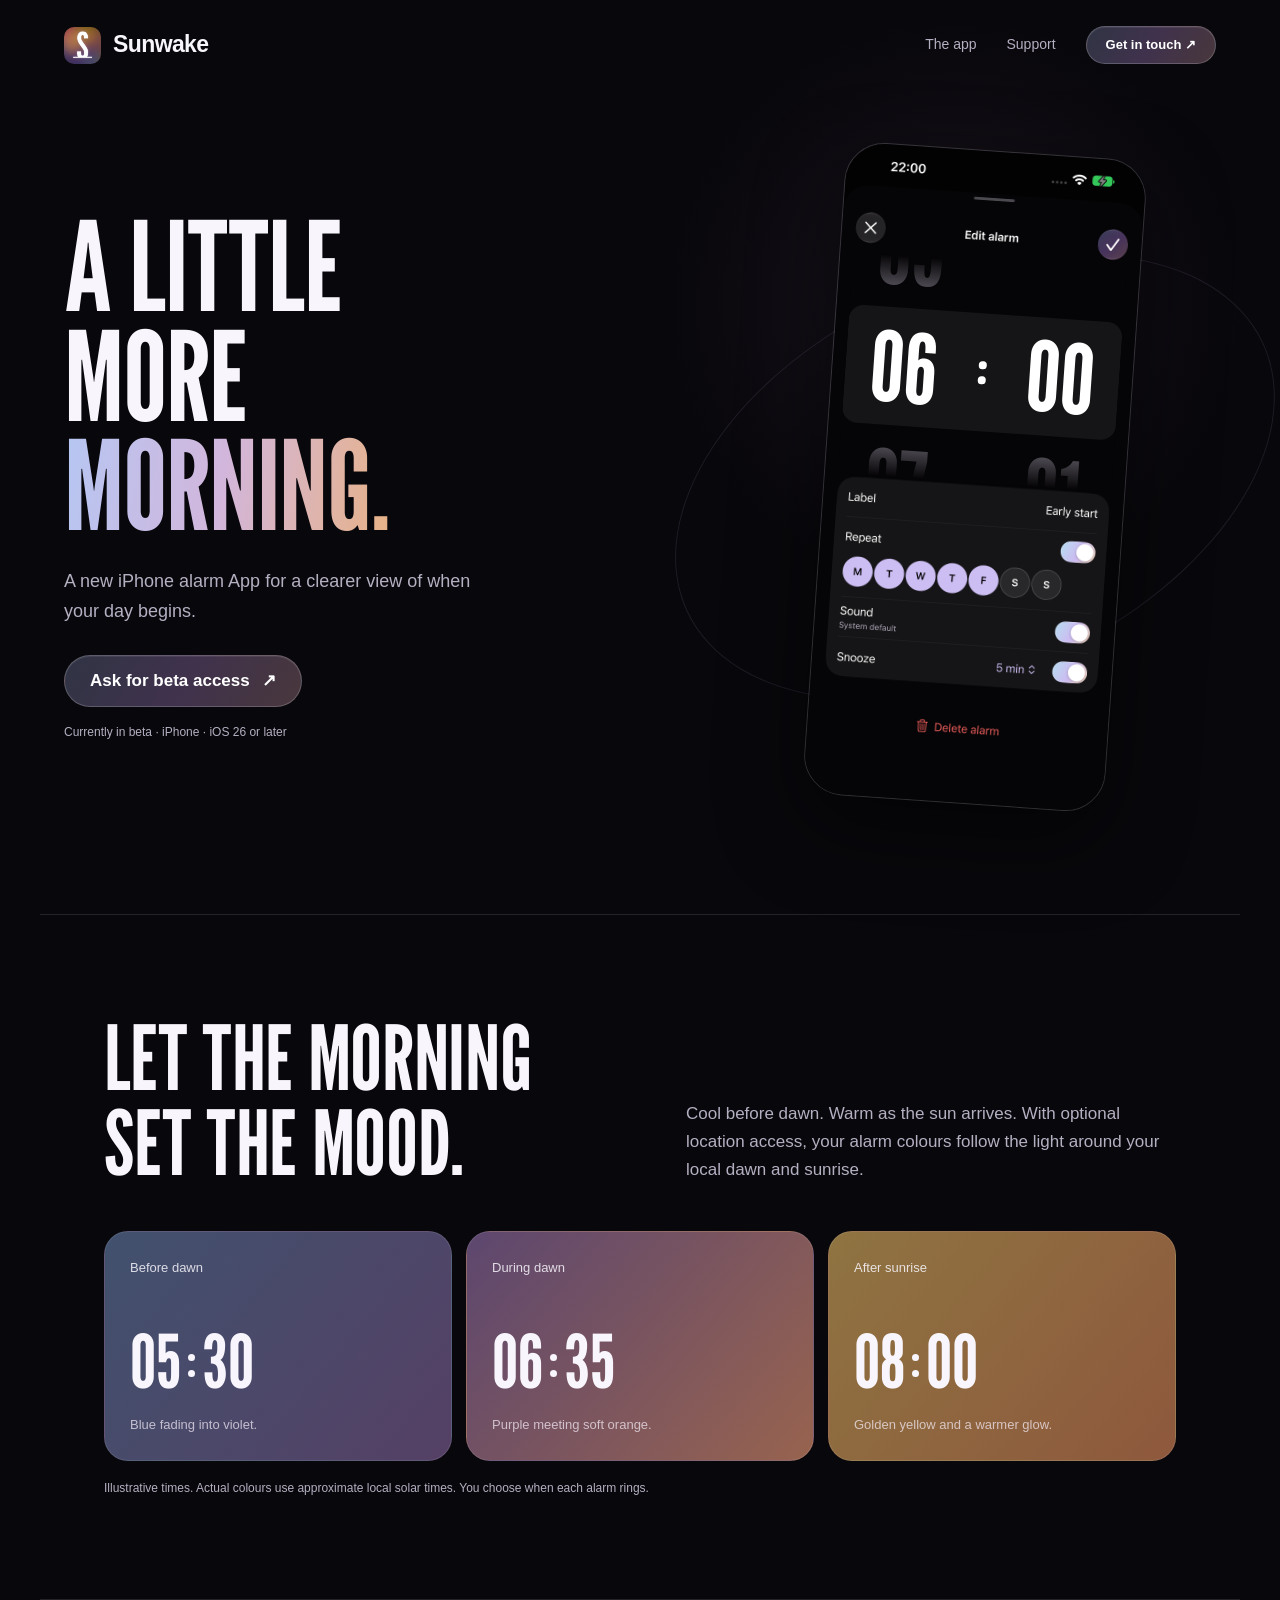
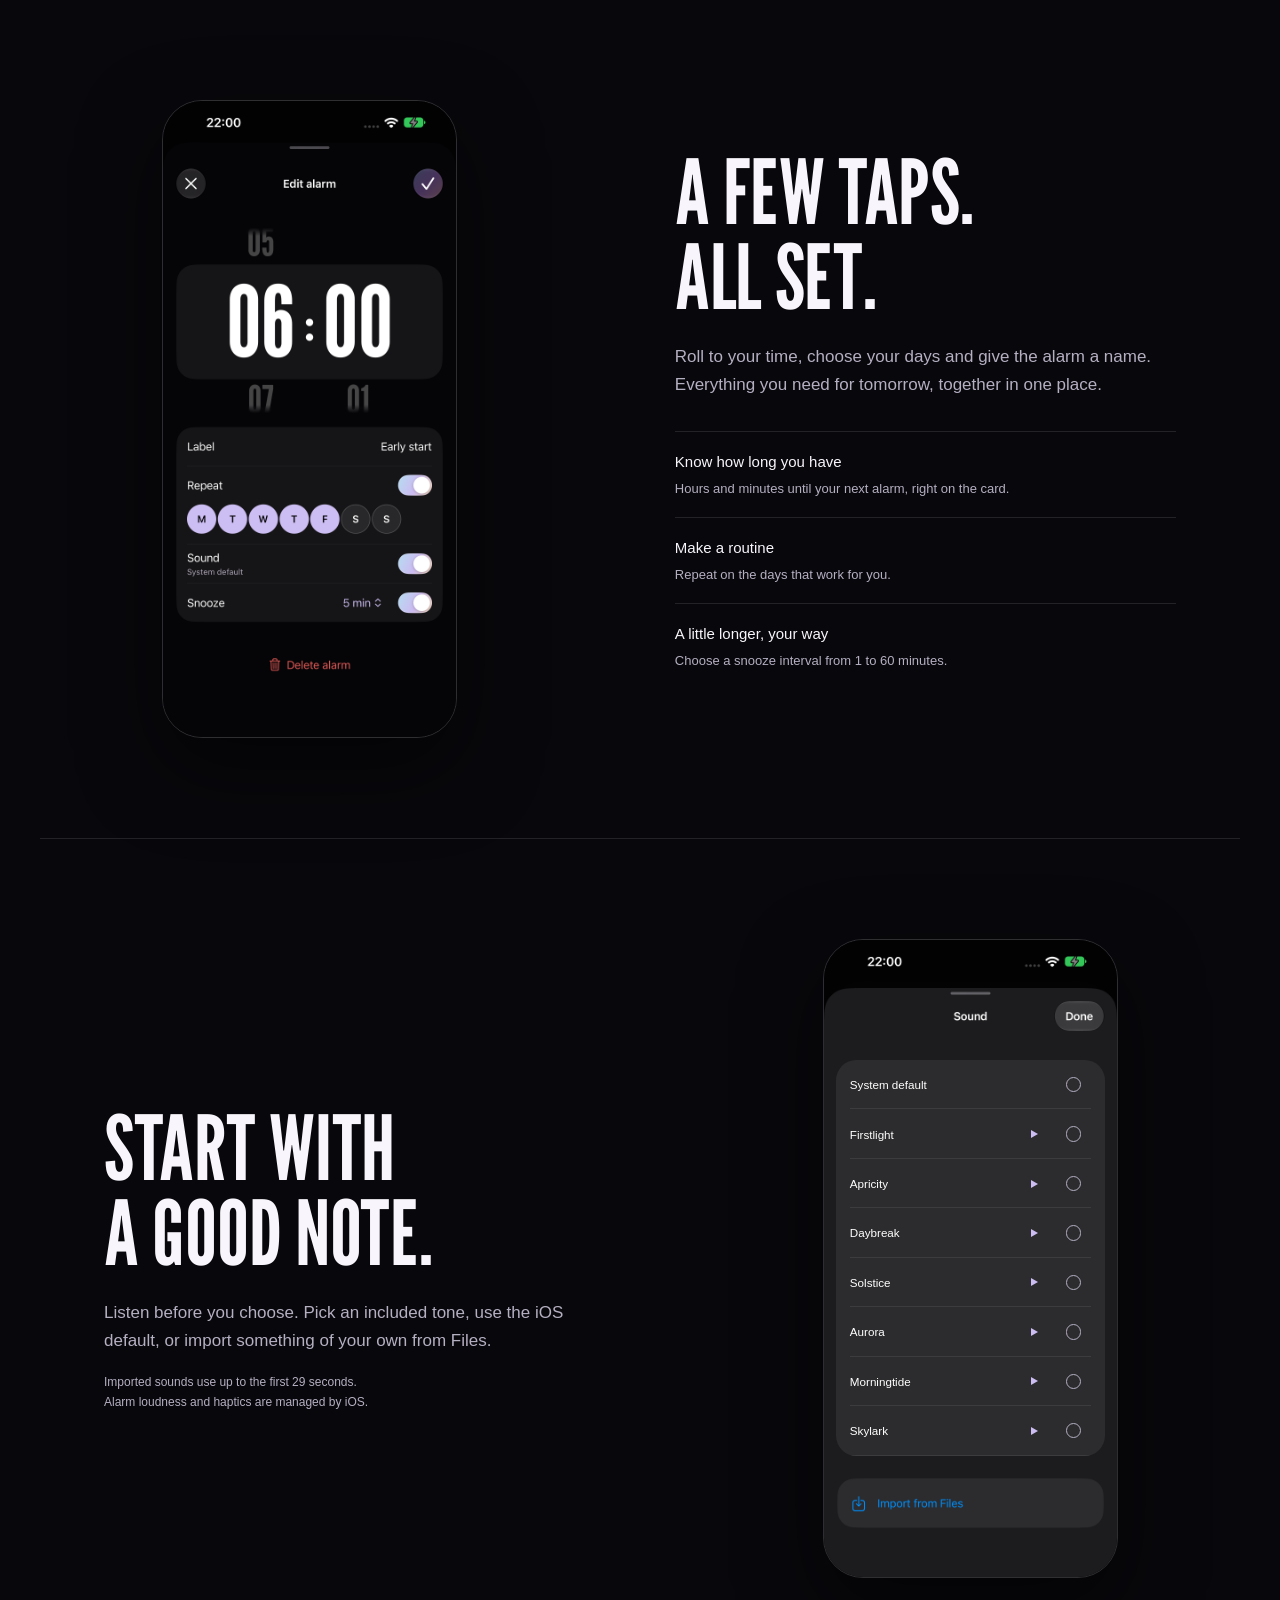
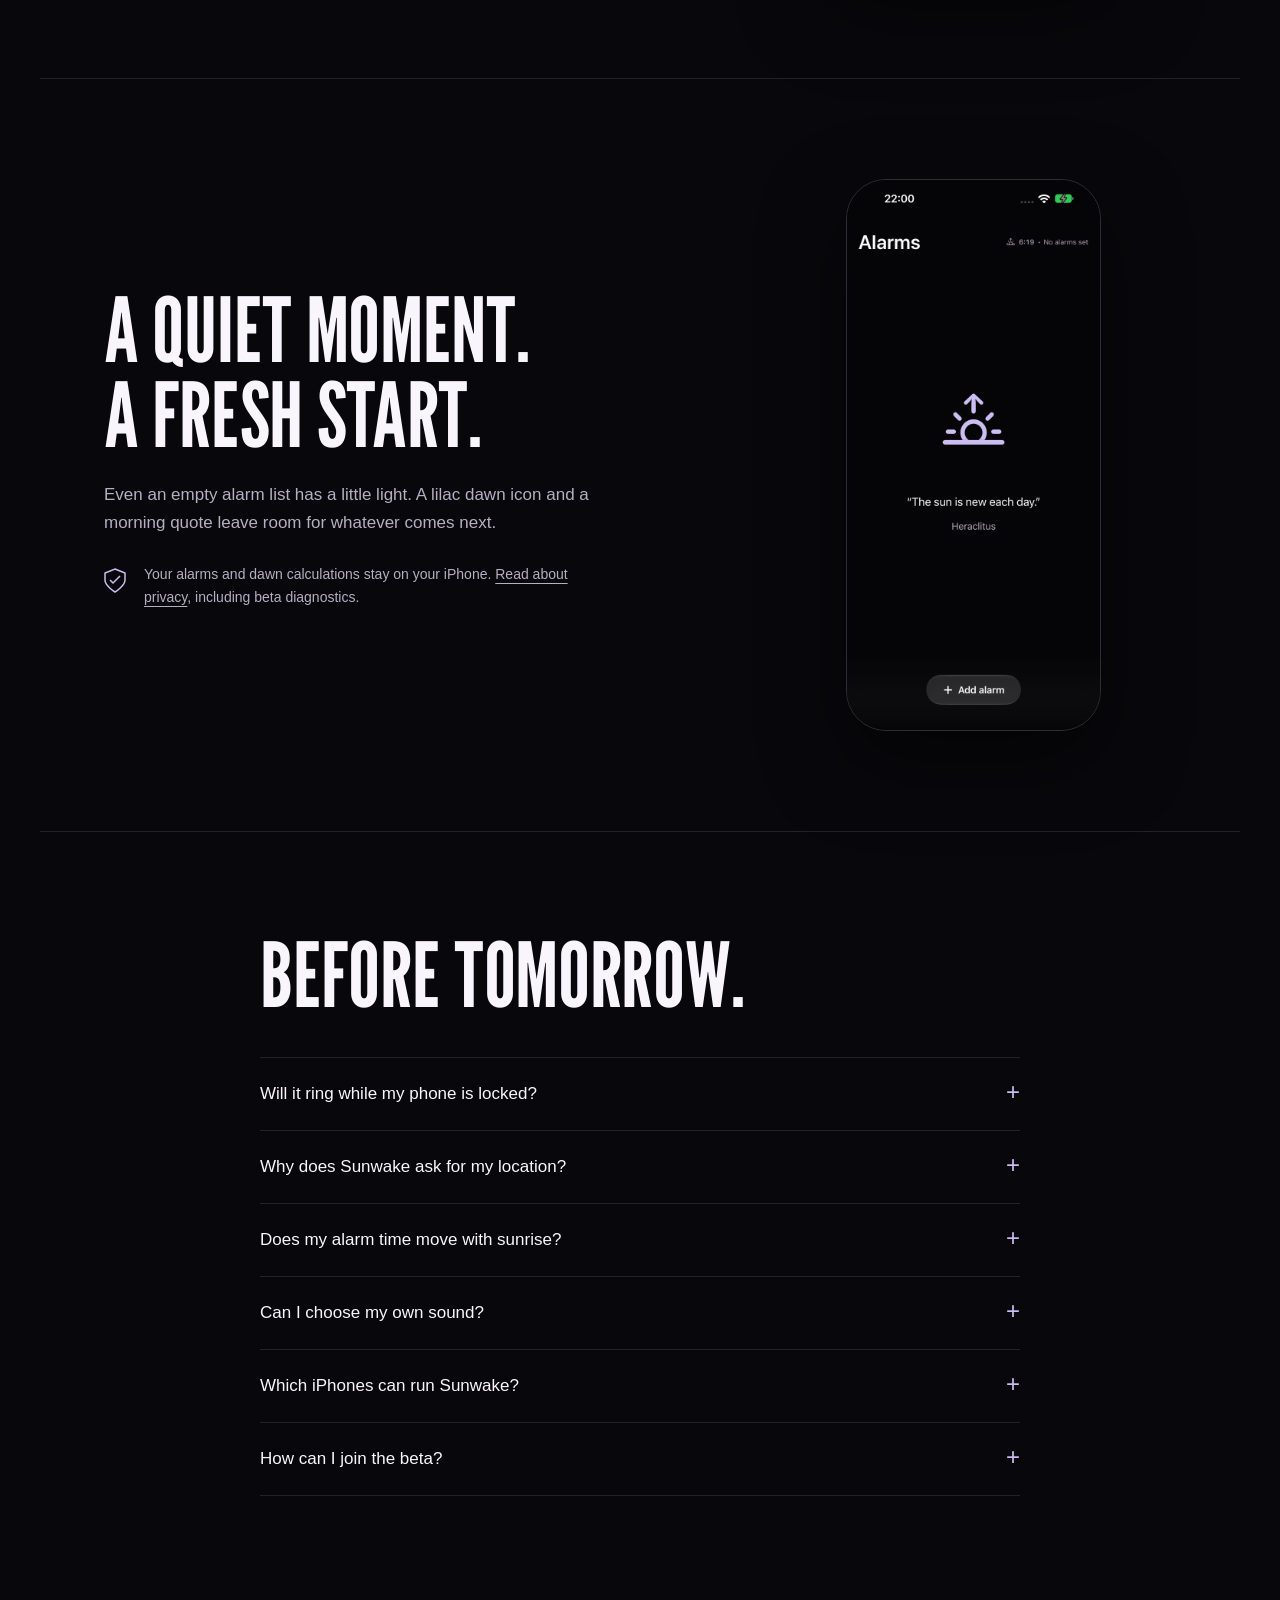
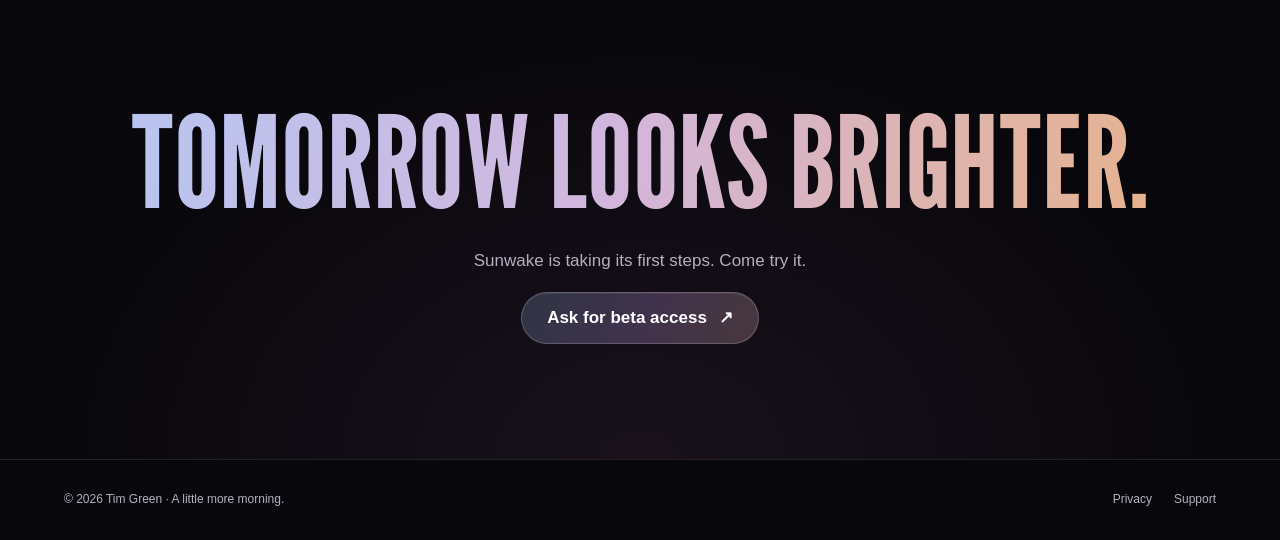
==== commit 1242aed9: "Add Skylark, Sunbeam and Reverie sound previews" ====
--- a/index.html
+++ b/index.html
@@ -12,7 +12,7 @@
  <div class="phase"><span class="phase-name">After sunrise</span><div><div class="phase-time" aria-label="08:00"><span>08</span><span class="colon" aria-hidden="true"><i></i><i></i></span><span>00</span></div><p>Golden yellow and a warmer glow.</p></div></div>
 </div><p class="note">Illustrative times. Actual colours use approximate local solar times. You choose when each alarm rings.</p></section>
 <section class="section detail"><div class="detail-art"><img class="phone" src="./02-alarm-editor.png" width="1320" height="2868" loading="lazy" alt="Alarm editor with a 06:00 time wheel, weekday selection and five-minute snooze"></div><div class="detail-copy"><h2 class="section-heading">A few taps.<br>All set.</h2><p class="section-copy">Roll to your time, choose your days and give the alarm a name. Everything you need for tomorrow, together in one place.</p><ul class="feature-list"><li>Know how long you have<span>Hours and minutes until your next alarm, right on the card.</span></li><li>Make a routine<span>Repeat on the days that work for you.</span></li><li>A little longer, your way<span>Choose a snooze interval from 1 to 60 minutes.</span></li></ul></div></section>
-<section class="section detail reverse"><div class="detail-copy"><h2 class="section-heading">Start with<br>a good note.</h2><p class="section-copy">Listen before you choose. Pick an included tone, use the iOS default, or import something of your own from Files.</p><p class="note">Imported sounds use up to the first 29 seconds.<br>Alarm loudness and haptics are managed by iOS.</p></div><div class="detail-art"><div class="sound-demo"><img class="phone" src="./03-sound-picker.png" width="1320" height="2868" loading="lazy" alt="Sunwake sound picker with included tones, preview controls and Import from Files"><div class="tone-rows" role="group" aria-label="Preview Sunwake ringtones"><button type="button" class="tone-row tone-default" data-tone="default" aria-label="Select system default"><span>System default</span><span class="tone-radio" aria-hidden="true"></span></button><button type="button" class="tone-row" data-tone="firstlight" aria-label="Play Firstlight" aria-pressed="false"><span>Firstlight</span><span class="tone-play" aria-hidden="true"></span><span class="tone-radio" aria-hidden="true"></span></button><button type="button" class="tone-row" data-tone="apricity" aria-label="Play Apricity" aria-pressed="false"><span>Apricity</span><span class="tone-play" aria-hidden="true"></span><span class="tone-radio" aria-hidden="true"></span></button><button type="button" class="tone-row" data-tone="daybreak" aria-label="Play Daybreak" aria-pressed="false"><span>Daybreak</span><span class="tone-play" aria-hidden="true"></span><span class="tone-radio" aria-hidden="true"></span></button><button type="button" class="tone-row" data-tone="solstice" aria-label="Play Solstice" aria-pressed="false"><span>Solstice</span><span class="tone-play" aria-hidden="true"></span><span class="tone-radio" aria-hidden="true"></span></button><button type="button" class="tone-row" data-tone="aurora" aria-label="Play Aurora" aria-pressed="false"><span>Aurora</span><span class="tone-play" aria-hidden="true"></span><span class="tone-radio" aria-hidden="true"></span></button><button type="button" class="tone-row" data-tone="morningtide" aria-label="Play Morningtide" aria-pressed="false"><span>Morningtide</span><span class="tone-play" aria-hidden="true"></span><span class="tone-radio" aria-hidden="true"></span></button><button type="button" class="tone-row" data-tone="bellflower" aria-label="Play Bellflower" aria-pressed="false"><span>Bellflower</span><span class="tone-play" aria-hidden="true"></span><span class="tone-radio" aria-hidden="true"></span></button></div><audio id="tone-player" preload="none"></audio><output id="tone-status" class="sr-only" aria-live="polite"></output></div></div></section>
+<section class="section detail reverse"><div class="detail-copy"><h2 class="section-heading">Start with<br>a good note.</h2><p class="section-copy">Listen before you choose. Pick an included tone, use the iOS default, or import something of your own from Files.</p><p class="note">Imported sounds use up to the first 29 seconds.<br>Alarm loudness and haptics are managed by iOS.</p></div><div class="detail-art"><div class="sound-demo"><img class="phone" src="./03-sound-picker.png" width="1320" height="2868" loading="lazy" alt="Sunwake sound picker with included tones, preview controls and Import from Files"><div class="tone-rows" role="group" aria-label="Preview Sunwake ringtones"><button type="button" class="tone-row tone-default" data-tone="default" aria-label="Select system default"><span>System default</span><span class="tone-radio" aria-hidden="true"></span></button><button type="button" class="tone-row" data-tone="firstlight" aria-label="Play Firstlight" aria-pressed="false"><span>Firstlight</span><span class="tone-play" aria-hidden="true"></span><span class="tone-radio" aria-hidden="true"></span></button><button type="button" class="tone-row" data-tone="apricity" aria-label="Play Apricity" aria-pressed="false"><span>Apricity</span><span class="tone-play" aria-hidden="true"></span><span class="tone-radio" aria-hidden="true"></span></button><button type="button" class="tone-row" data-tone="daybreak" aria-label="Play Daybreak" aria-pressed="false"><span>Daybreak</span><span class="tone-play" aria-hidden="true"></span><span class="tone-radio" aria-hidden="true"></span></button><button type="button" class="tone-row" data-tone="solstice" aria-label="Play Solstice" aria-pressed="false"><span>Solstice</span><span class="tone-play" aria-hidden="true"></span><span class="tone-radio" aria-hidden="true"></span></button><button type="button" class="tone-row" data-tone="aurora" aria-label="Play Aurora" aria-pressed="false"><span>Aurora</span><span class="tone-play" aria-hidden="true"></span><span class="tone-radio" aria-hidden="true"></span></button><button type="button" class="tone-row" data-tone="morningtide" aria-label="Play Morningtide" aria-pressed="false"><span>Morningtide</span><span class="tone-play" aria-hidden="true"></span><span class="tone-radio" aria-hidden="true"></span></button><button type="button" class="tone-row" data-tone="skylark" aria-label="Play Skylark" aria-pressed="false"><span>Skylark</span><span class="tone-play" aria-hidden="true"></span><span class="tone-radio" aria-hidden="true"></span></button><button type="button" class="tone-row" data-tone="sunbeam" aria-label="Play Sunbeam" aria-pressed="false"><span>Sunbeam</span><span class="tone-play" aria-hidden="true"></span><span class="tone-radio" aria-hidden="true"></span></button><button type="button" class="tone-row" data-tone="reverie" aria-label="Play Reverie" aria-pressed="false"><span>Reverie</span><span class="tone-play" aria-hidden="true"></span><span class="tone-radio" aria-hidden="true"></span></button><button type="button" class="tone-row" data-tone="bellflower" aria-label="Play Bellflower" aria-pressed="false"><span>Bellflower</span><span class="tone-play" aria-hidden="true"></span><span class="tone-radio" aria-hidden="true"></span></button></div><audio id="tone-player" preload="none"></audio><output id="tone-status" class="sr-only" aria-live="polite"></output></div></div></section>
 <section class="section quiet"><div><h2 class="section-heading">A quiet moment.<br>A fresh start.</h2><p class="section-copy">Even an empty alarm list has a little light. A lilac dawn icon and a morning quote leave room for whatever comes next.</p><div class="privacy-note"><svg aria-hidden="true" width="22" height="26" viewBox="0 0 22 26" fill="none"><path d="M11 1 21 5v7c0 6-10 12-10 12S1 18 1 12V5l10-4Z" stroke="currentColor" stroke-width="1.5"/><path d="m6 12 3 3 7-7" stroke="currentColor" stroke-width="1.5"/></svg><p>Your alarms and dawn calculations stay on your iPhone. <a href="./privacy.html">Read about privacy</a>, including beta diagnostics.</p></div></div><div><img class="phone" src="./05-empty-quote.png" width="1320" height="2868" loading="lazy" alt="Sunwake empty state with a lilac dawn icon and the quote The sun is new each day, attributed to Heraclitus"></div></section>
 <section class="section"><div class="faq"><h2 class="section-heading">Before tomorrow.</h2>
 <details><summary>Will it ring while my phone is locked?</summary><p>Sunwake uses Apple's AlarmKit to schedule alarms, including while your iPhone is locked. Allow alarm access when prompted. Custom-tone delivery while locked has been confirmed in our device testing.</p></details>
--- a/styles.css
+++ b/styles.css
@@ -5,6 +5,8 @@
 .phone{height:auto}
 .phone-demo{width:302px;max-width:100%;position:relative;container-type:inline-size;transform:rotate(4deg)}.hero-art .phone-demo .phone{transform:none;max-width:none}.demo-wheel{position:absolute;inset:17% 4.5% auto;height:34%;background:#050406;display:grid;grid-template-columns:1fr 14% 1fr;align-items:center;isolation:isolate;--row-height:39cqw;border-radius:14px;overflow:hidden}.wheel-selection{position:absolute;top:50%;transform:translateY(-50%);height:var(--row-height);left:0;right:0;background:#151417;border-radius:15px;z-index:-1}.wheel-column{height:100%;overflow-y:auto;scroll-snap-type:y mandatory;scrollbar-width:none;overscroll-behavior:contain;touch-action:pan-y;cursor:grab;user-select:none;mask-image:linear-gradient(transparent,#000 23%,#000 77%,transparent)}.wheel-column::-webkit-scrollbar{display:none}.wheel-column:active{cursor:grabbing}.wheel-column:focus-visible{outline:2px solid var(--lilac);outline-offset:-3px;border-radius:12px}.wheel-number{font:32cqw/var(--row-height) League,sans-serif;text-align:center;height:var(--row-height);scroll-snap-align:center;color:#807b87;transition:color .15s}.wheel-number[aria-selected=true]{color:white}.wheel-spacer{height:calc((73.9cqw - var(--row-height))/2)}.wheel-colon{display:flex;flex-direction:column;align-items:center;gap:2.5cqw;pointer-events:none}.wheel-colon i{height:2.5cqw;width:2.5cqw;background:white;border-radius:50%}.sr-only{position:absolute;width:1px;height:1px;padding:0;margin:-1px;overflow:hidden;clip:rect(0,0,0,0);white-space:nowrap;border:0}@media(max-width:760px){.phone-demo{width:270px}}
 .hero:before{right:0;width:100%;max-width:650px}
-.sound-demo{position:relative;width:295px;max-width:100%;margin:auto;container-type:inline-size}.sound-demo .phone{width:100%;max-width:none}.tone-rows{position:absolute;left:4.55%;right:4.55%;top:18.95%;height:61.94%;display:grid;grid-template-rows:repeat(8,1fr);border-radius:7cqw;overflow:hidden;background:#2c2c2e}.tone-row{position:relative;width:100%;display:grid;grid-template-columns:1fr 8% 8%;align-items:center;gap:7%;border:0;background:transparent;padding:0 7.5% 0 5%;color:white;text-align:left;font:3.95cqw/1.3 -apple-system,BlinkMacSystemFont,"Segoe UI",sans-serif;cursor:pointer}.tone-row:not(:last-child):after{content:"";position:absolute;bottom:0;left:5%;right:5%;height:1px;background:#ffffff13}.tone-row:hover{background:#ffffff09}.tone-row:focus-visible{outline:2px solid var(--lilac);outline-offset:-4px;border-radius:4px}.tone-default>span:first-child{grid-column:span 2}.tone-radio{width:5.2cqw;height:5.2cqw;border:1.4px solid #b5afc2;border-radius:50%;display:grid;place-items:center}.tone-row[data-selected=true] .tone-radio{border-color:var(--lilac)}.tone-row[data-selected=true] .tone-radio:after{content:"";width:3.6cqw;height:3.6cqw;border-radius:50%;background:var(--lilac)}.tone-play{width:0;height:0;border-top:1.65cqw solid transparent;border-bottom:1.65cqw solid transparent;border-left:2.6cqw solid var(--lilac)}.tone-row[aria-pressed=true] .tone-play{width:2.7cqw;height:2.7cqw;background:var(--lilac);border:0;border-radius:.4cqw}@media(max-width:760px){.sound-demo{width:265px}}
+.sound-demo{position:relative;width:295px;max-width:100%;margin:auto;container-type:inline-size}.sound-demo .phone{width:100%;max-width:none}.tone-rows{position:absolute;left:4.55%;right:4.55%;top:18.95%;height:61.94%;display:grid;grid-auto-rows:12.5%;border-radius:7cqw;overflow-y:auto;overscroll-behavior:contain;scrollbar-width:none;background:#2c2c2e}.tone-row{position:relative;width:100%;display:grid;grid-template-columns:1fr 8% 8%;align-items:center;gap:7%;border:0;background:transparent;padding:0 7.5% 0 5%;color:white;text-align:left;font:3.95cqw/1.3 -apple-system,BlinkMacSystemFont,"Segoe UI",sans-serif;cursor:pointer}.tone-row:not(:last-child):after{content:"";position:absolute;bottom:0;left:5%;right:5%;height:1px;background:#ffffff13}.tone-row:hover{background:#ffffff09}.tone-row:focus-visible{outline:2px solid var(--lilac);outline-offset:-4px;border-radius:4px}.tone-default>span:first-child{grid-column:span 2}.tone-radio{width:5.2cqw;height:5.2cqw;border:1.4px solid #b5afc2;border-radius:50%;display:grid;place-items:center}.tone-row[data-selected=true] .tone-radio{border-color:var(--lilac)}.tone-row[data-selected=true] .tone-radio:after{content:"";width:3.6cqw;height:3.6cqw;border-radius:50%;background:var(--lilac)}.tone-play{width:0;height:0;border-top:1.65cqw solid transparent;border-bottom:1.65cqw solid transparent;border-left:2.6cqw solid var(--lilac)}.tone-row[aria-pressed=true] .tone-play{width:2.7cqw;height:2.7cqw;background:var(--lilac);border:0;border-radius:.4cqw}@media(max-width:760px){.sound-demo{width:265px}}
 @media(max-width:760px){header{height:auto;min-height:124px;flex-direction:column;align-items:stretch;justify-content:flex-start;gap:18px;padding:20px 7% 18px}.brand{align-self:flex-start}nav{width:100%;justify-content:space-between;gap:20px}nav .nav-feature{display:block}nav .button{white-space:nowrap;flex-shrink:0}.button.small{padding:10px 16px}.hero{padding-top:32px}}
 .dawn-head{align-items:last baseline}.dawn-head .section-heading{margin-bottom:0}
+
+.tone-rows::-webkit-scrollbar{display:none}.tone-row{min-height:44px}
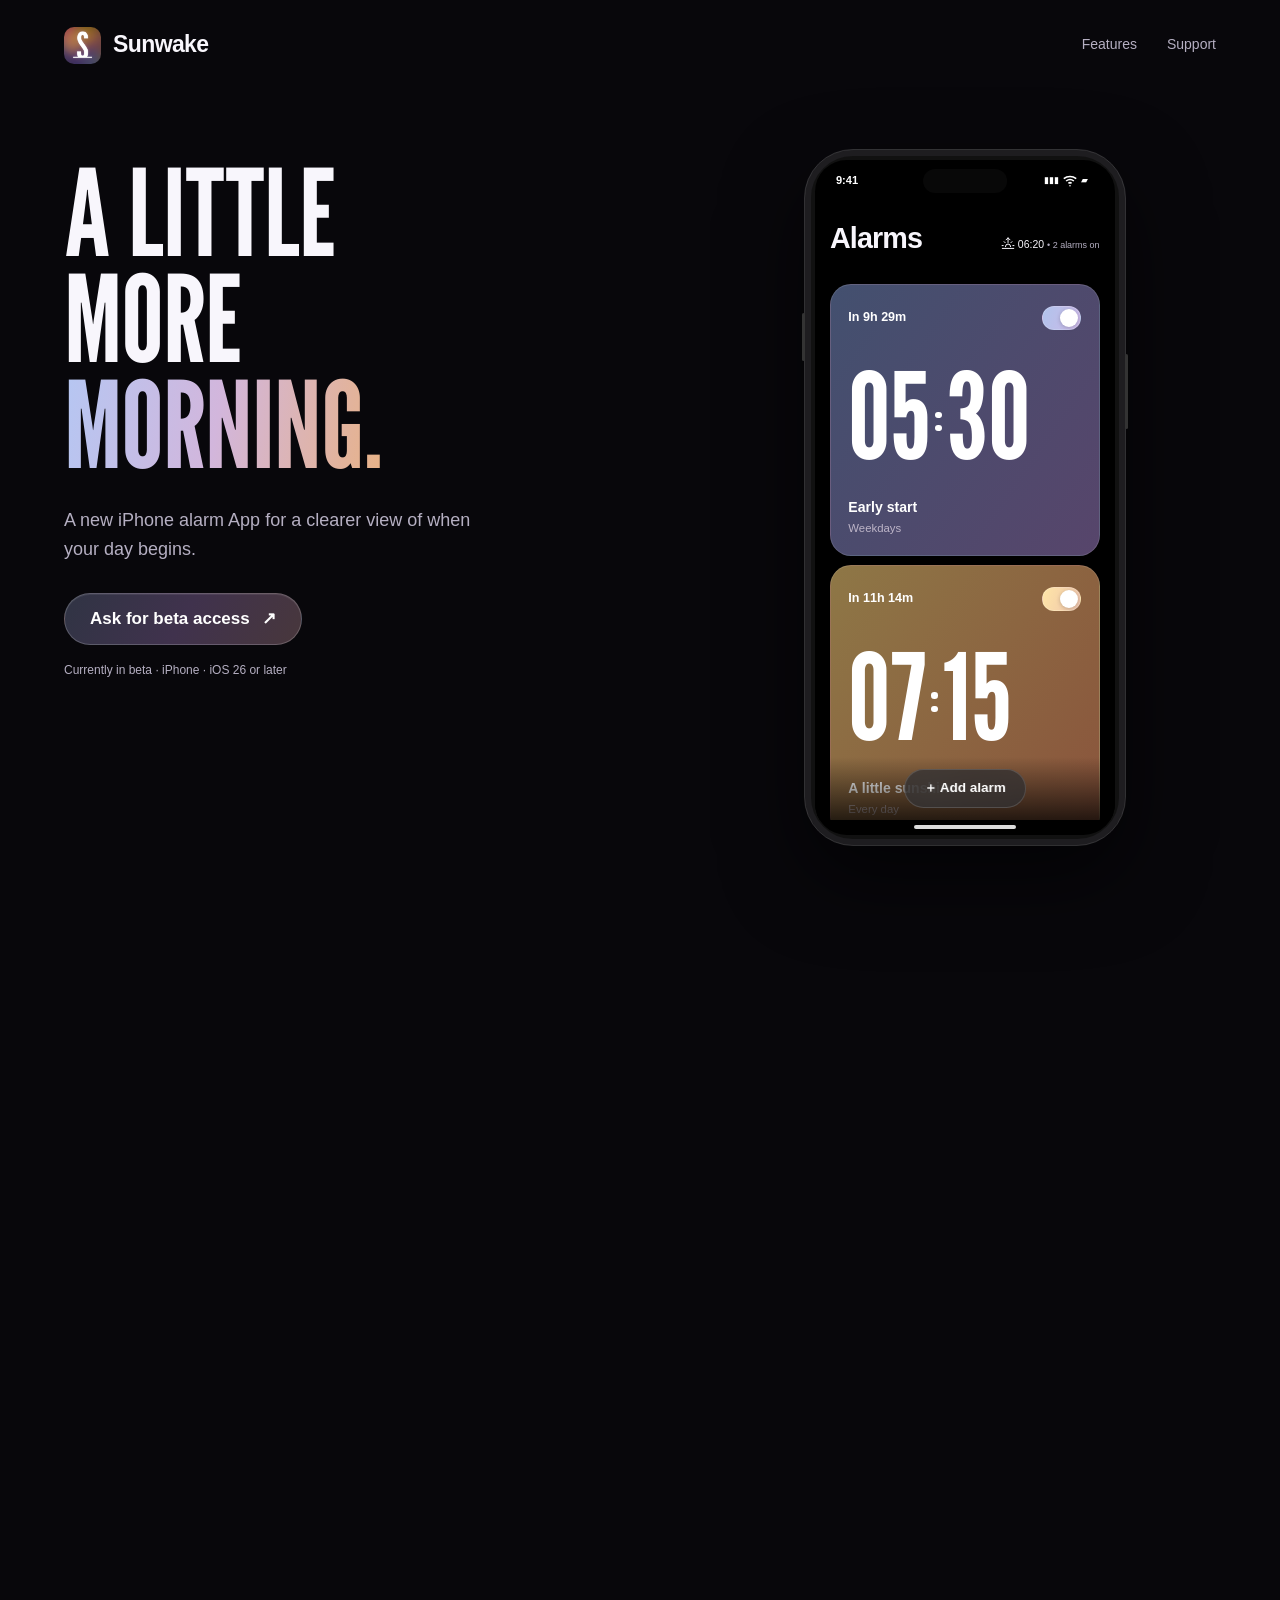
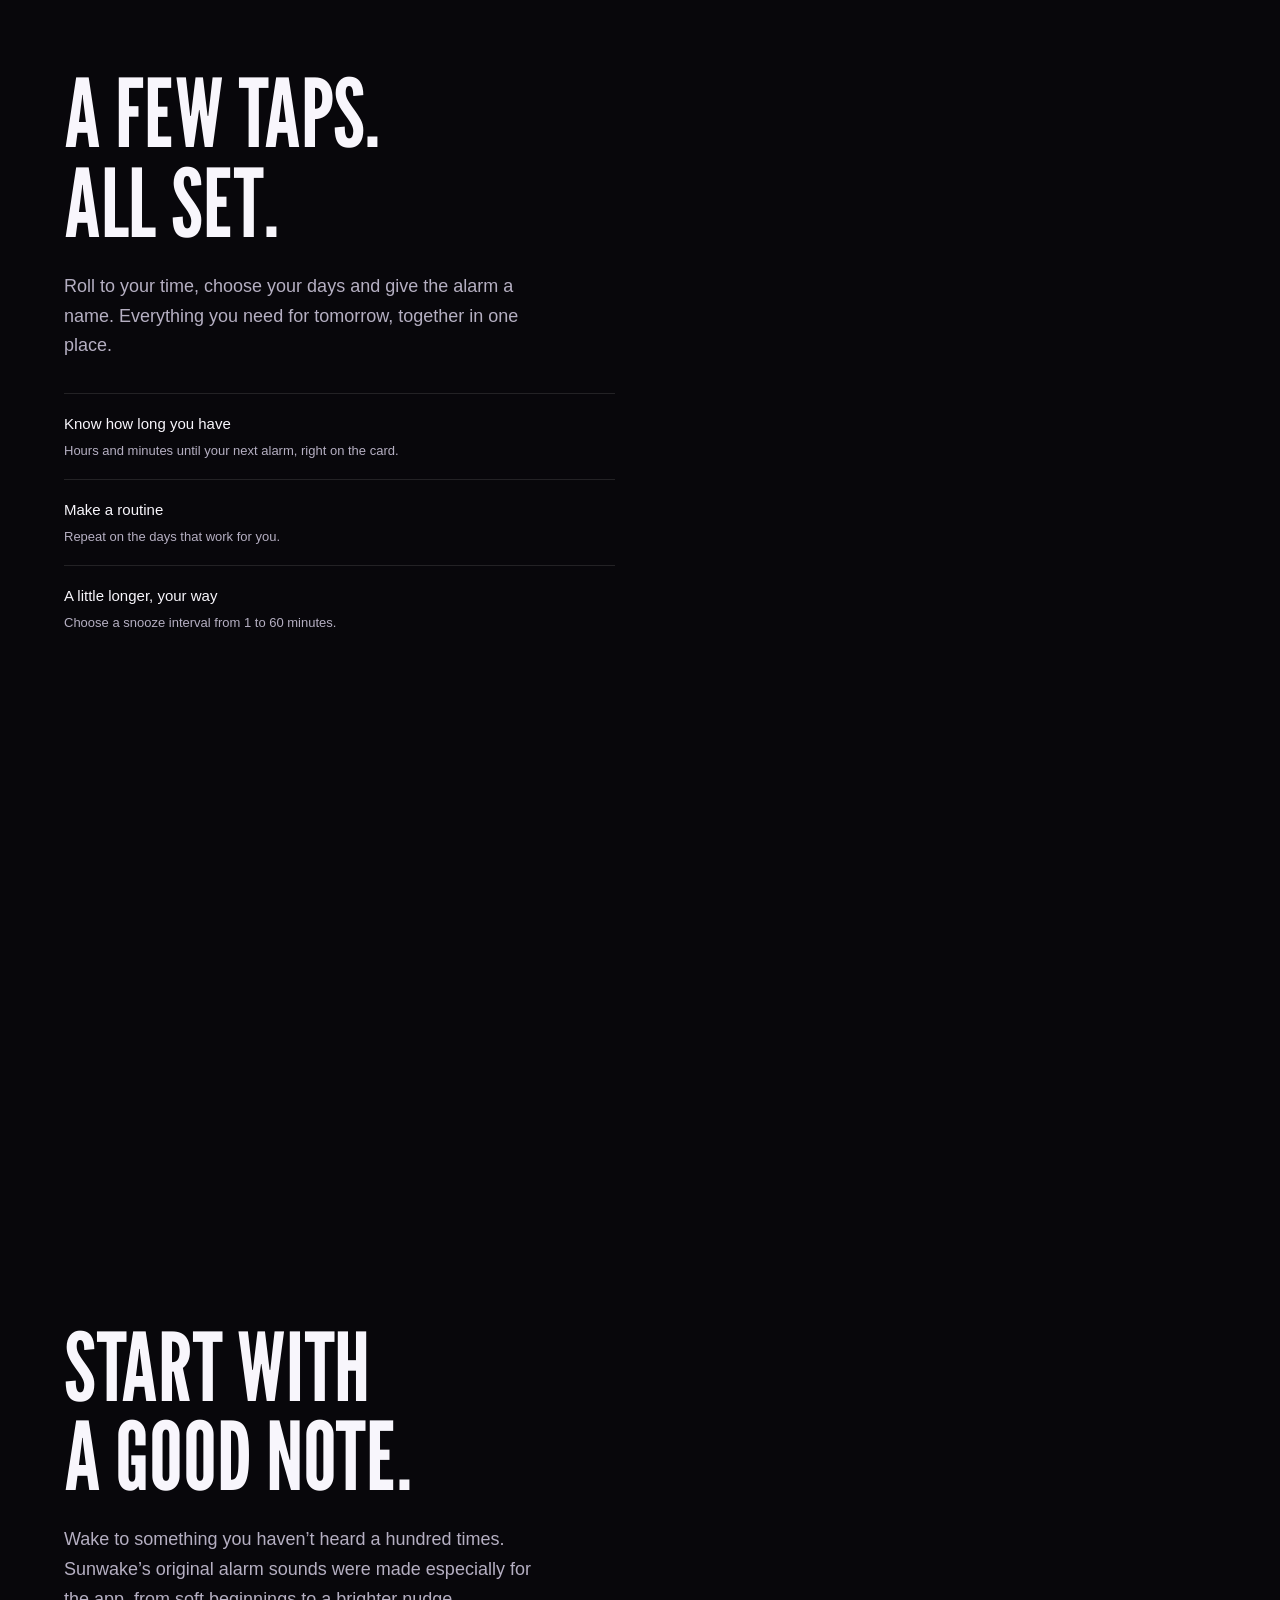
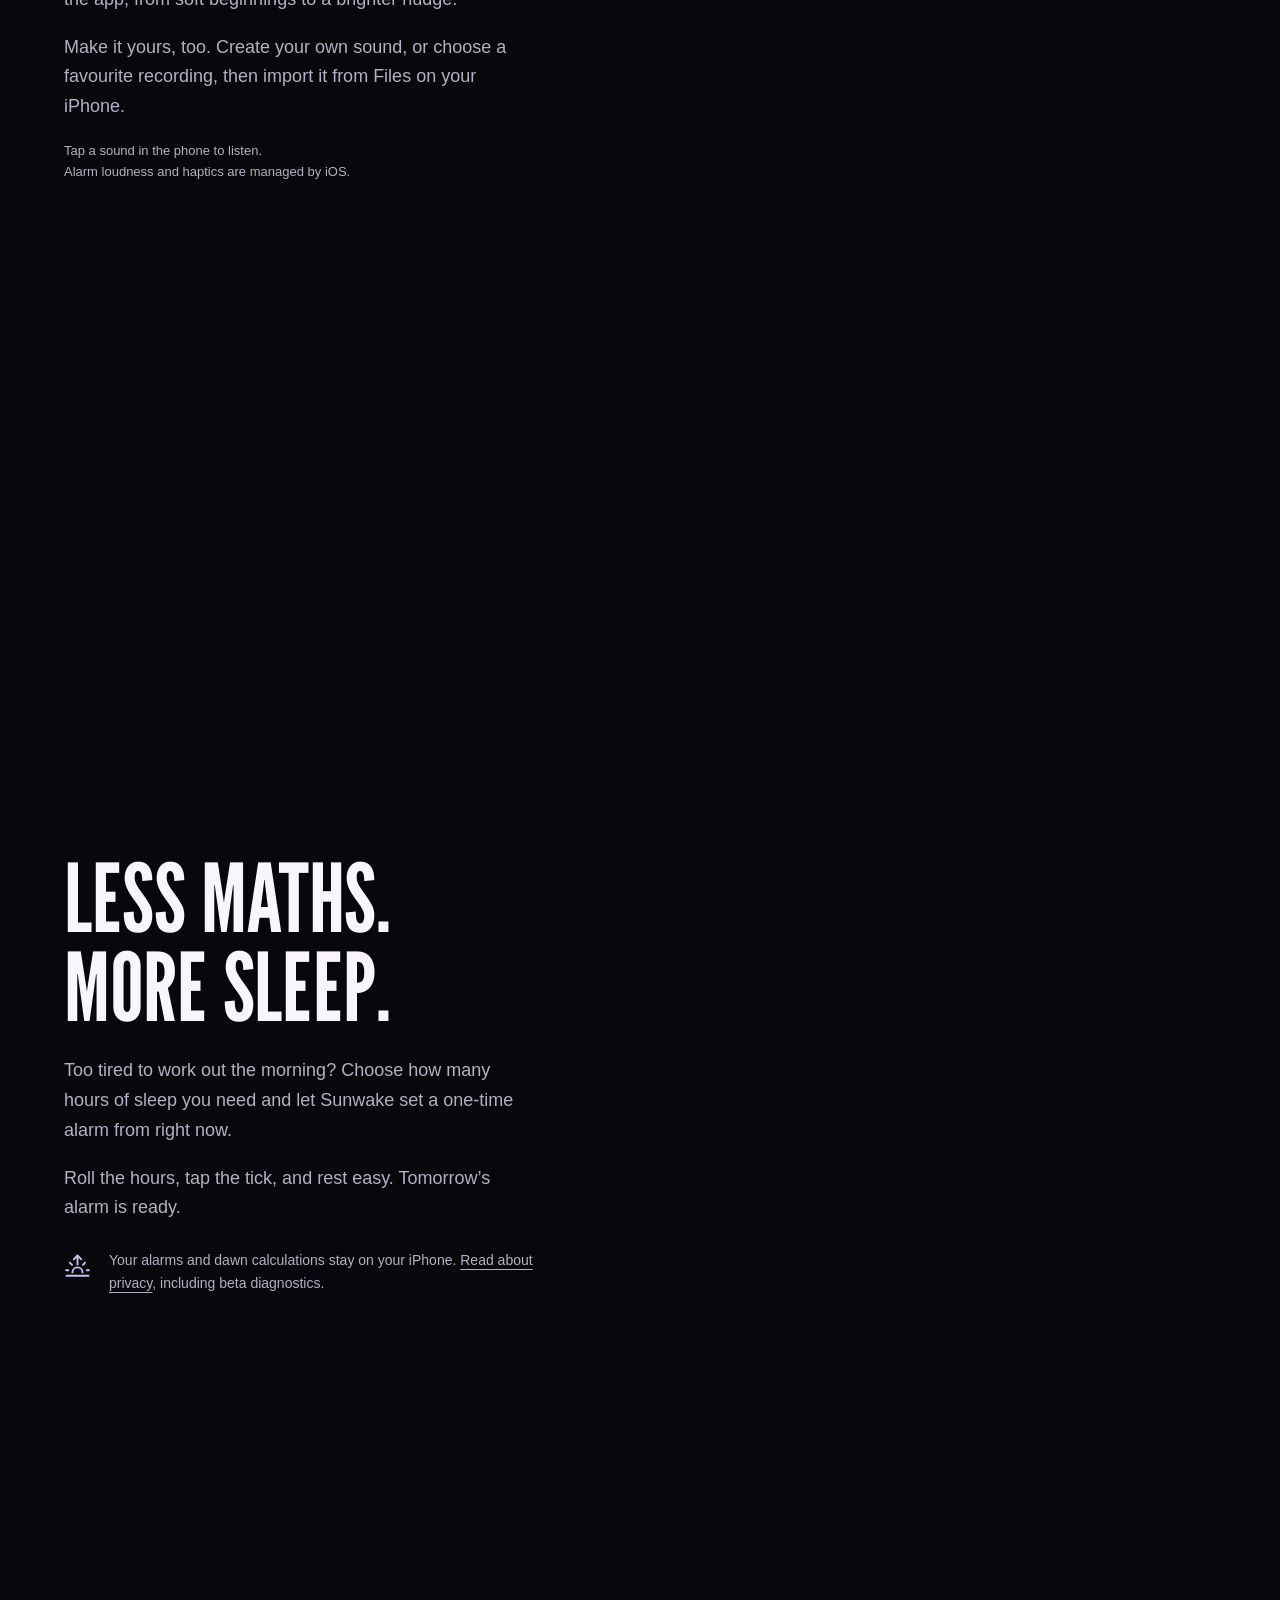
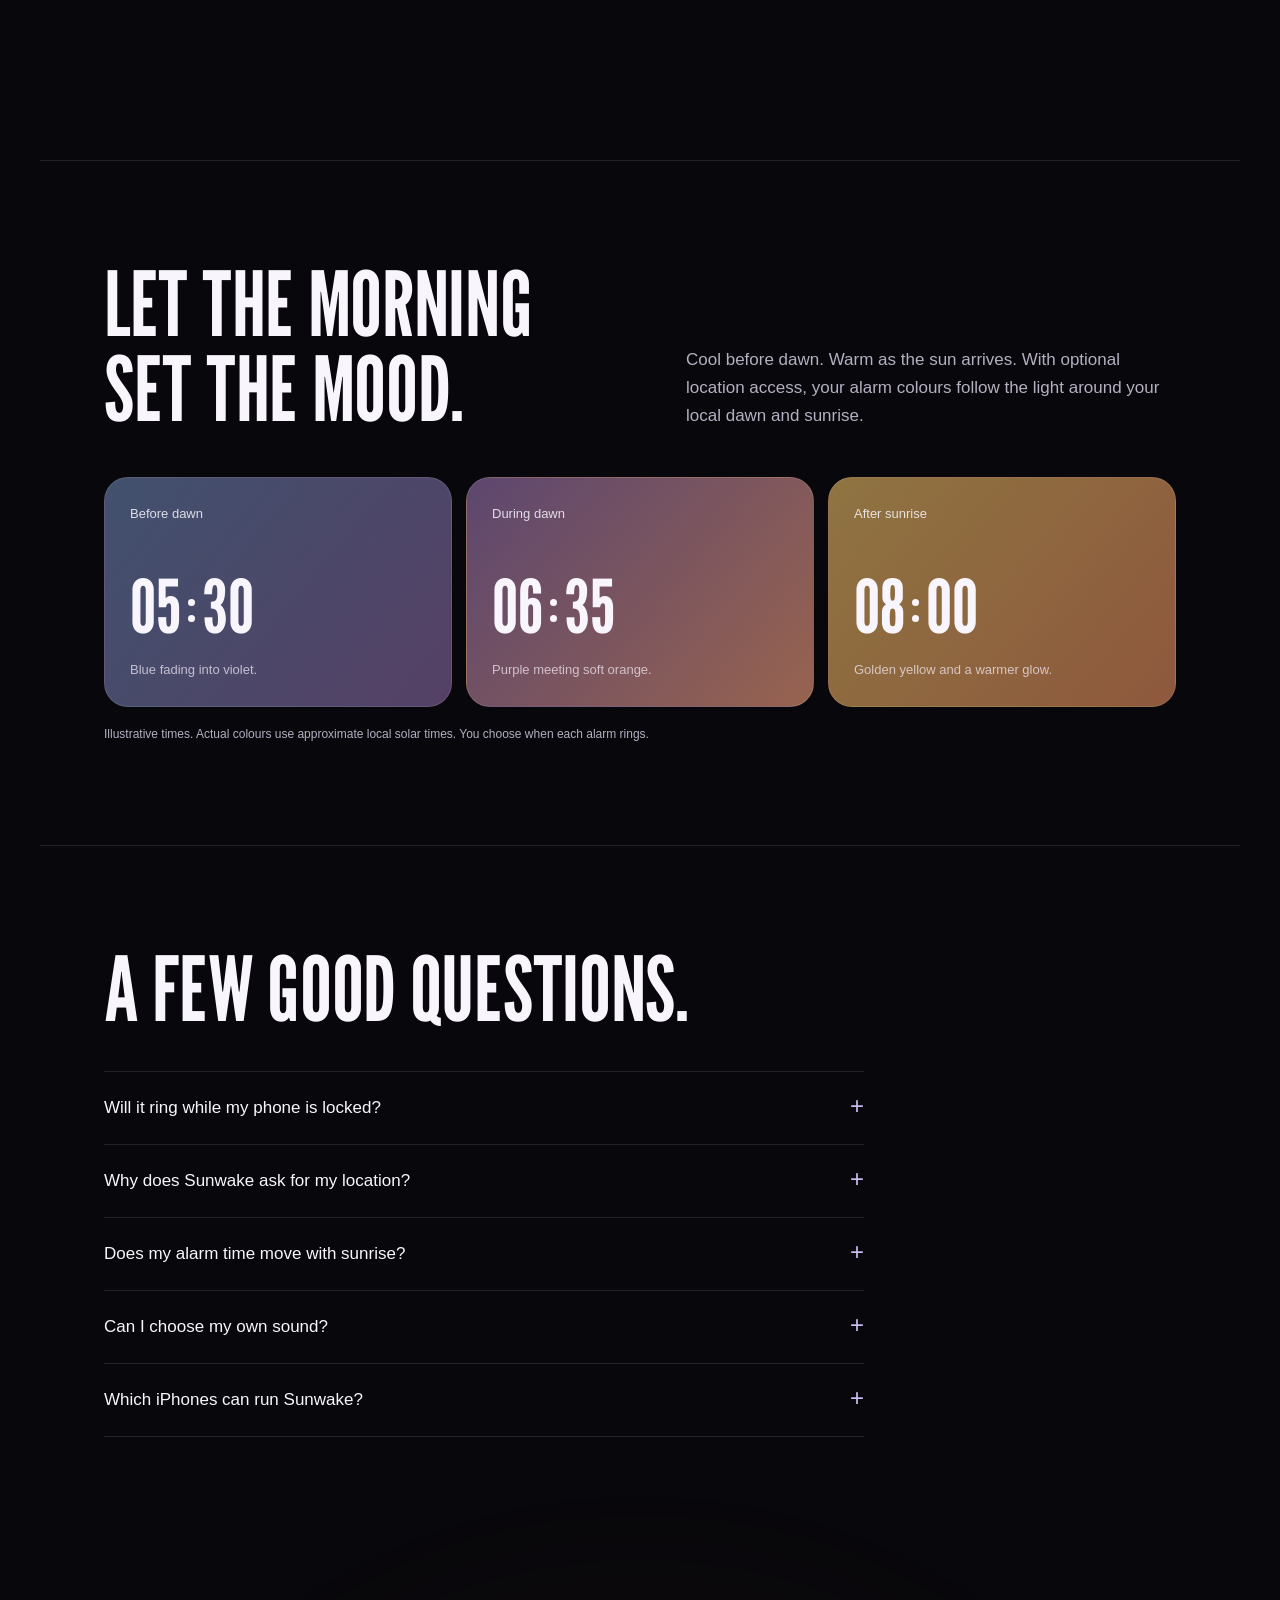
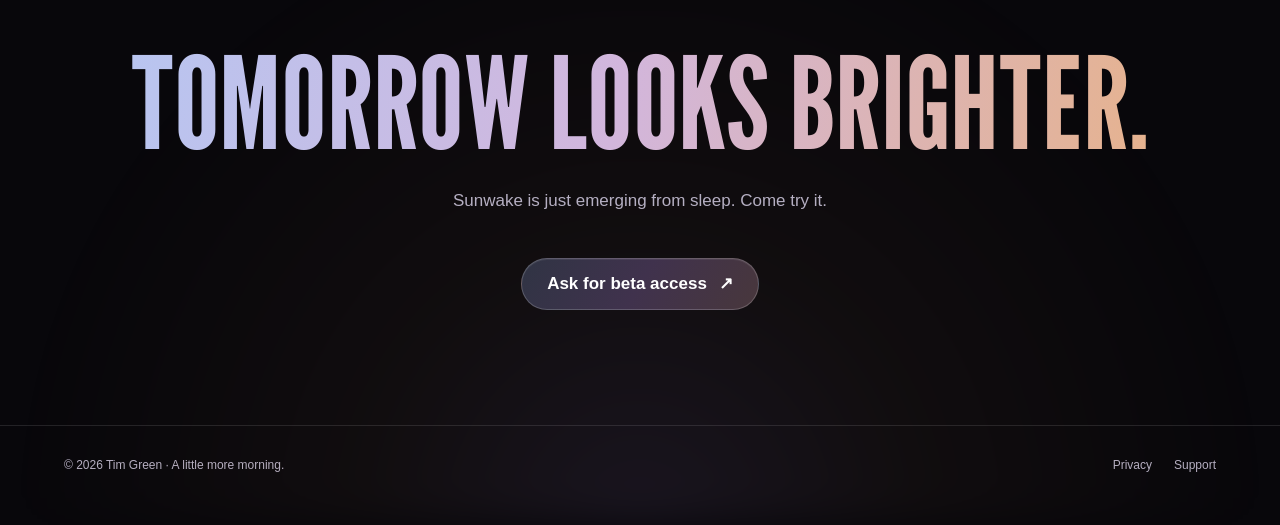
==== commit bcb3f0e8: "Refine Sunwake website scrolling and mobile interactive previews Add the upright alarm-list hero and" ====
--- a/index.html
+++ b/index.html
@@ -1,26 +1,41 @@
 <!doctype html>
 <html lang="en-GB"><head><meta charset="utf-8"><meta name="viewport" content="width=device-width, initial-scale=1"><meta name="theme-color" content="#08070b"><title>Sunwake — A little more morning</title><meta name="description" content="An iPhone alarm clock with bold times, dawn-inspired colours, flexible repeats and snooze, and a countdown to your next alarm."><meta property="og:title" content="Sunwake — A little more morning"><meta property="og:description" content="An iPhone alarm clock with bold times, dawn-inspired colours, flexible repeats and snooze, and a countdown to your next alarm."><meta property="og:type" content="website"><meta property="og:image" content="https://destroywerk.github.io/sunwake/icon.png"><link rel="icon" type="image/png" href="./icon.png"><link rel="stylesheet" href="./styles.css"></head>
-<body><a class="skip" href="#main">Skip to content</a><header><a class="brand" href="./"><img src="./icon.png" alt="" width="37" height="37">Sunwake</a><nav aria-label="Main navigation"><a class="nav-feature" href="./#features">The app</a><a href="./support.html">Support</a><a class="button small" href="mailto:hello@timgreen.design?subject=Sunwake%20beta%20access">Get in touch ↗</a></nav></header><main id="main">
-<section class="hero">
- <div><h1 class="display">A little<br>more<br><span class="gradient-text">morning.</span></h1><p class="intro">A new iPhone alarm App for a clearer view of when your day begins.</p><a class="button" href="mailto:hello@timgreen.design?subject=Sunwake%20beta%20access">Ask for beta access <span aria-hidden="true">↗</span></a><p class="caption">Currently in beta · iPhone · iOS 26 or later</p></div>
- <div class="hero-art"><div class="orbit" aria-hidden="true"></div><div class="phone-demo"><img class="phone" src="./02-alarm-editor.png" width="1320" height="2868" alt="Interactive Sunwake alarm editor demo" fetchpriority="high"><div class="demo-wheel" role="group" aria-label="Try setting an alarm time"><div class="wheel-selection" aria-hidden="true"></div><div class="wheel-column" data-wheel="hour" role="listbox" aria-label="Demo alarm hour" tabindex="0"></div><div class="wheel-colon" aria-hidden="true"><i></i><i></i></div><div class="wheel-column" data-wheel="minute" role="listbox" aria-label="Demo alarm minute" tabindex="0"></div></div><output class="sr-only" aria-live="polite" id="demo-time"></output></div></div>
-</section>
+<body><a class="skip" href="#main">Skip to content</a><header><a class="brand" href="./"><img src="./icon.png" alt="" width="37" height="37">Sunwake</a><nav aria-label="Main navigation"><a class="nav-feature" href="./#the-app">Features</a><a href="./support.html">Support</a></nav></header><main id="main">
+<div class="journey" id="the-app">
+ <div class="story-copy">
+  <section class="story-step hero-step" data-scene="alarms" id="hero">
+   <div class="hero-copy"><h1 class="display">A little<br>more<br><span class="gradient-text">morning.</span></h1><p class="intro">A new iPhone alarm App for a clearer view of when your day begins.</p><a class="button" href="mailto:hello@timgreen.design?subject=Sunwake%20beta%20access">Ask for beta access <span aria-hidden="true">↗</span></a><p class="caption">Currently in beta · iPhone · iOS 26 or later</p></div>
+  </section>
+  <div class="list-scroll-space" aria-hidden="true"></div>
+  <section class="story-step editor-step" data-scene="editor" id="all-set"><div class="section-copy-block"><h2 class="section-heading">A few taps.<br>All set.</h2><p class="section-copy">Roll to your time, choose your days and give the alarm a name. Everything you need for tomorrow, together in one place.</p><ul class="feature-list"><li>Know how long you have<span>Hours and minutes until your next alarm, right on the card.</span></li><li>Make a routine<span>Repeat on the days that work for you.</span></li><li>A little longer, your way<span>Choose a snooze interval from 1 to 60 minutes.</span></li></ul></div></section>
+  <section class="story-step sounds-step" data-scene="sounds" id="sounds"><div class="section-copy-block"><h2 class="section-heading">Start with<br>a good note.</h2><p class="section-copy">Wake to something you haven’t heard a hundred times. Sunwake’s original alarm sounds were made especially for the app, from soft beginnings to a brighter nudge.</p><p class="section-copy">Make it yours, too. Create your own sound, or choose a favourite recording, then import it from Files on your iPhone.</p><p class="note">Tap a sound in the phone to listen.<br>Alarm loudness and haptics are managed by iOS.</p></div></section>
+  <section class="story-step sleep-step" data-scene="sleep" id="sleep"><div class="section-copy-block"><h2 class="section-heading">Less maths.<br>More sleep.</h2><p class="section-copy">Too tired to work out the morning? Choose how many hours of sleep you need and let Sunwake set a one-time alarm from right now.</p><p class="section-copy">Roll the hours, tap the tick, and rest easy. Tomorrow’s alarm is ready.</p><div class="privacy-note"><svg class="sunrise-symbol" viewBox="0 0 64 58" fill="none" aria-hidden="true"><path d="M6 51h52M20 43a12 12 0 0 1 24 0M5 38h5m44 0h5M14 20l5 5m26 0 5-5M32 24V3m-9 9 9-9 9 9" stroke="currentColor" stroke-width="4.5" stroke-linecap="round" stroke-linejoin="round"/></svg><p>Your alarms and dawn calculations stay on your iPhone. <a href="./privacy.html">Read about privacy</a>, including beta diagnostics.</p></div></div></section>
+ </div>
+ <aside class="story-stage" aria-label="Interactive Sunwake app preview">
+  <div class="live-phone" data-scene="alarms">
+   <div class="phone-screen"><div class="phone-status" aria-hidden="true"><b>9:41</b><i class="phone-island"></i><span>▮▮▮ <svg width="14" height="12" viewBox="0 0 18 14"><path d="M1 4a13 13 0 0 1 16 0M4 7a8 8 0 0 1 10 0M7 10a3 3 0 0 1 4 0" fill="none" stroke="currentColor" stroke-width="2"/><circle cx="9" cy="13" r="1" fill="currentColor"/></svg> ▰</span></div>
+    <section class="app-scene alarms-scene" data-panel="alarms" aria-label="Alarm list preview"><div class="app-list-scroll"><div class="app-list-heading"><h3>Alarms</h3><span><svg class="sunrise-symbol" viewBox="0 0 64 58" fill="none" aria-hidden="true"><path d="M6 51h52M20 43a12 12 0 0 1 24 0M5 38h5m44 0h5M14 20l5 5m26 0 5-5M32 24V3m-9 9 9-9 9 9" stroke="currentColor" stroke-width="4.5" stroke-linecap="round" stroke-linejoin="round"/></svg> 06:20 <em>• 2 alarms on</em></span></div><div class="demo-alarm-list"><article class="demo-alarm active predawn"><div class="alarm-top"><span class="alarm-countdown">In 9h 29m</span><span class="app-switch" data-on="true" aria-hidden="true"><i></i></span></div><div class="alarm-digits">05<span class="number-colon"><i></i><i></i></span>30</div><strong>Early start</strong><span class="alarm-repeat">Weekdays</span></article><article class="demo-alarm active daylight"><div class="alarm-top"><span class="alarm-countdown">In 11h 14m</span><span class="app-switch" data-on="true" aria-hidden="true"><i></i></span></div><div class="alarm-digits">07<span class="number-colon"><i></i><i></i></span>15</div><strong>A little sunshine</strong><span class="alarm-repeat">Every day</span></article><article class="demo-alarm inactive"><div class="alarm-top"><span class="alarm-countdown">Off</span><span class="app-switch" data-on="false" aria-hidden="true"><i></i></span></div><div class="alarm-digits">06<span class="number-colon"><i></i><i></i></span>30</div><strong>Gym day</strong><span class="alarm-repeat">Mon, Wed, Fri</span></article><article class="demo-alarm inactive"><div class="alarm-top"><span class="alarm-countdown">Off</span><span class="app-switch" data-on="false" aria-hidden="true"><i></i></span></div><div class="alarm-digits">08<span class="number-colon"><i></i><i></i></span>00</div><strong>Slow morning</strong><span class="alarm-repeat">Weekends</span></article></div></div><button class="floating-add" type="button" data-open-editor>＋ Add alarm</button></section>
+    <section class="app-scene editor-scene" data-panel="editor" aria-label="Alarm editor preview" inert><div class="app-toolbar"><button type="button" class="app-circle" data-back-list aria-label="Close alarm editor">×</button><strong>Edit alarm</strong><button type="button" class="app-circle app-save" data-save-editor aria-label="Save demo alarm">✓</button></div><div class="demo-wheel" role="group" aria-label="Try setting an alarm time"><div class="wheel-selection" aria-hidden="true"></div><div class="wheel-column" data-wheel="hour" role="listbox" aria-label="Demo alarm hour" tabindex="0"></div><div class="wheel-colon" aria-hidden="true"><i></i><i></i></div><div class="wheel-column" data-wheel="minute" role="listbox" aria-label="Demo alarm minute" tabindex="0"></div></div><output class="sr-only" aria-live="polite" id="demo-time"></output><div class="app-form"><div class="app-form-row"><span>Label</span><span class="form-value">Gym day</span></div><div class="app-form-row"><span>Repeat</span><button class="app-switch" type="button" role="switch" aria-checked="true" aria-label="Repeat alarm"><i></i></button></div><div class="app-days"><button aria-pressed="true">M</button><button aria-pressed="true">T</button><button aria-pressed="true">W</button><button aria-pressed="true">T</button><button aria-pressed="true">F</button><button aria-pressed="false">S</button><button aria-pressed="false">S</button></div><div class="app-form-row"><button class="sound-option" type="button" data-open-sounds>Sound<small>Firstlight <span>›</span></small></button><button class="app-switch" type="button" role="switch" aria-checked="true" aria-label="Sound"><i></i></button></div><div class="app-form-row"><span>Snooze</span><span class="snooze-value">5 min ⌃</span><button class="app-switch" type="button" role="switch" aria-checked="true" aria-label="Snooze"><i></i></button></div></div><button class="demo-delete" type="button" data-back-list><svg aria-hidden="true" width="14" height="16" viewBox="0 0 20 22" fill="none"><path d="M3 6h14M7 6V3h6v3M5 6l1 13h8l1-13M8 9v7m4-7v7" stroke="currentColor" stroke-width="1.4" stroke-linecap="round"/></svg> Delete alarm</button></section>
+    <section class="app-scene sounds-scene" data-panel="sounds" aria-label="Sound picker preview" inert><div class="app-toolbar"><strong>Sound</strong><button type="button" data-back-editor>Done</button></div><div class="tone-rows app-tone-rows" role="group" aria-label="Preview Sunwake ringtones"><button type="button" class="tone-row tone-default" data-tone="default" aria-label="Select system default"><span>System default</span><span class="tone-radio" aria-hidden="true"></span></button><button type="button" class="tone-row" data-tone="firstlight" aria-label="Play Firstlight" aria-pressed="false"><span>Firstlight</span><span class="tone-play" aria-hidden="true"></span><span class="tone-radio" aria-hidden="true"></span></button><button type="button" class="tone-row" data-tone="apricity" aria-label="Play Apricity" aria-pressed="false"><span>Apricity</span><span class="tone-play" aria-hidden="true"></span><span class="tone-radio" aria-hidden="true"></span></button><button type="button" class="tone-row" data-tone="daybreak" aria-label="Play Daybreak" aria-pressed="false"><span>Daybreak</span><span class="tone-play" aria-hidden="true"></span><span class="tone-radio" aria-hidden="true"></span></button><button type="button" class="tone-row" data-tone="solstice" aria-label="Play Solstice" aria-pressed="false"><span>Solstice</span><span class="tone-play" aria-hidden="true"></span><span class="tone-radio" aria-hidden="true"></span></button><button type="button" class="tone-row" data-tone="aurora" aria-label="Play Aurora" aria-pressed="false"><span>Aurora</span><span class="tone-play" aria-hidden="true"></span><span class="tone-radio" aria-hidden="true"></span></button><button type="button" class="tone-row" data-tone="morningtide" aria-label="Play Morningtide" aria-pressed="false"><span>Morningtide</span><span class="tone-play" aria-hidden="true"></span><span class="tone-radio" aria-hidden="true"></span></button><button type="button" class="tone-row" data-tone="skylark" aria-label="Play Skylark" aria-pressed="false"><span>Skylark</span><span class="tone-play" aria-hidden="true"></span><span class="tone-radio" aria-hidden="true"></span></button><button type="button" class="tone-row" data-tone="sunbeam" aria-label="Play Sunbeam" aria-pressed="false"><span>Sunbeam</span><span class="tone-play" aria-hidden="true"></span><span class="tone-radio" aria-hidden="true"></span></button><button type="button" class="tone-row" data-tone="reverie" aria-label="Play Reverie" aria-pressed="false"><span>Reverie</span><span class="tone-play" aria-hidden="true"></span><span class="tone-radio" aria-hidden="true"></span></button><button type="button" class="tone-row" data-tone="bellflower" aria-label="Play Bellflower" aria-pressed="false"><span>Bellflower</span><span class="tone-play" aria-hidden="true"></span><span class="tone-radio" aria-hidden="true"></span></button></div><div class="app-import">⇩ &nbsp; Import from Files</div><audio id="tone-player" preload="none"></audio><output id="tone-status" class="sr-only" aria-live="polite"></output></section>
+    <section class="app-scene sleep-scene" data-panel="sleep" aria-label="Sleep-duration alarm preview" inert><div class="app-list-heading"><h3>Alarms</h3><span><svg class="sunrise-symbol" viewBox="0 0 64 58" fill="none" aria-hidden="true"><path d="M6 51h52M20 43a12 12 0 0 1 24 0M5 38h5m44 0h5M14 20l5 5m26 0 5-5M32 24V3m-9 9 9-9 9 9" stroke="currentColor" stroke-width="4.5" stroke-linecap="round" stroke-linejoin="round"/></svg> 06:20 <em>• No alarms set</em></span></div><div class="sleep-widget"><p>Set alarm based on sleep duration.</p><div class="sleep-controls"><span>Wake up in</span><div class="sleep-wheel wheel-column" data-wheel="sleep" role="listbox" aria-label="Hours of sleep" tabindex="0"></div><span class="sleep-unit">hours</span><button class="app-circle app-save" data-confirm-sleep type="button" aria-label="Set alarm in 7 hours"><svg viewBox="0 0 24 24" fill="none" aria-hidden="true"><path d="m4.5 12 5 5 10-11" stroke="currentColor" stroke-width="2.5" stroke-linecap="round" stroke-linejoin="round"/></svg></button></div></div><div class="sleep-empty"><svg class="sunrise-symbol" viewBox="0 0 64 58" fill="none" aria-hidden="true"><path d="M6 51h52M20 43a12 12 0 0 1 24 0M5 38h5m44 0h5M14 20l5 5m26 0 5-5M32 24V3m-9 9 9-9 9 9" stroke="currentColor" stroke-width="4.5" stroke-linecap="round" stroke-linejoin="round"/></svg><p>“The sun is new each day.”</p><span>Heraclitus</span></div><div class="sleep-created" hidden></div><output id="sleep-result" class="sr-only" aria-live="polite"></output><button class="floating-add" type="button" data-open-editor>＋ Add alarm</button></section>
+    <div class="phone-home" aria-hidden="true"></div>
+   </div>
+  </div>
+ </aside>
+</div>
 <section class="section" id="features"><div class="dawn-head"><div><h2 class="section-heading">Let the morning<br>set the mood.</h2></div><p class="section-copy">Cool before dawn. Warm as the sun arrives. With optional location access, your alarm colours follow the light around your local dawn and sunrise.</p></div>
 <div class="daylight-strip">
  <div class="phase"><span class="phase-name">Before dawn</span><div><div class="phase-time" aria-label="05:30"><span>05</span><span class="colon" aria-hidden="true"><i></i><i></i></span><span>30</span></div><p>Blue fading into violet.</p></div></div>
  <div class="phase"><span class="phase-name">During dawn</span><div><div class="phase-time" aria-label="06:35"><span>06</span><span class="colon" aria-hidden="true"><i></i><i></i></span><span>35</span></div><p>Purple meeting soft orange.</p></div></div>
  <div class="phase"><span class="phase-name">After sunrise</span><div><div class="phase-time" aria-label="08:00"><span>08</span><span class="colon" aria-hidden="true"><i></i><i></i></span><span>00</span></div><p>Golden yellow and a warmer glow.</p></div></div>
 </div><p class="note">Illustrative times. Actual colours use approximate local solar times. You choose when each alarm rings.</p></section>
-<section class="section detail"><div class="detail-art"><img class="phone" src="./02-alarm-editor.png" width="1320" height="2868" loading="lazy" alt="Alarm editor with a 06:00 time wheel, weekday selection and five-minute snooze"></div><div class="detail-copy"><h2 class="section-heading">A few taps.<br>All set.</h2><p class="section-copy">Roll to your time, choose your days and give the alarm a name. Everything you need for tomorrow, together in one place.</p><ul class="feature-list"><li>Know how long you have<span>Hours and minutes until your next alarm, right on the card.</span></li><li>Make a routine<span>Repeat on the days that work for you.</span></li><li>A little longer, your way<span>Choose a snooze interval from 1 to 60 minutes.</span></li></ul></div></section>
-<section class="section detail reverse"><div class="detail-copy"><h2 class="section-heading">Start with<br>a good note.</h2><p class="section-copy">Listen before you choose. Pick an included tone, use the iOS default, or import something of your own from Files.</p><p class="note">Imported sounds use up to the first 29 seconds.<br>Alarm loudness and haptics are managed by iOS.</p></div><div class="detail-art"><div class="sound-demo"><img class="phone" src="./03-sound-picker.png" width="1320" height="2868" loading="lazy" alt="Sunwake sound picker with included tones, preview controls and Import from Files"><div class="tone-rows" role="group" aria-label="Preview Sunwake ringtones"><button type="button" class="tone-row tone-default" data-tone="default" aria-label="Select system default"><span>System default</span><span class="tone-radio" aria-hidden="true"></span></button><button type="button" class="tone-row" data-tone="firstlight" aria-label="Play Firstlight" aria-pressed="false"><span>Firstlight</span><span class="tone-play" aria-hidden="true"></span><span class="tone-radio" aria-hidden="true"></span></button><button type="button" class="tone-row" data-tone="apricity" aria-label="Play Apricity" aria-pressed="false"><span>Apricity</span><span class="tone-play" aria-hidden="true"></span><span class="tone-radio" aria-hidden="true"></span></button><button type="button" class="tone-row" data-tone="daybreak" aria-label="Play Daybreak" aria-pressed="false"><span>Daybreak</span><span class="tone-play" aria-hidden="true"></span><span class="tone-radio" aria-hidden="true"></span></button><button type="button" class="tone-row" data-tone="solstice" aria-label="Play Solstice" aria-pressed="false"><span>Solstice</span><span class="tone-play" aria-hidden="true"></span><span class="tone-radio" aria-hidden="true"></span></button><button type="button" class="tone-row" data-tone="aurora" aria-label="Play Aurora" aria-pressed="false"><span>Aurora</span><span class="tone-play" aria-hidden="true"></span><span class="tone-radio" aria-hidden="true"></span></button><button type="button" class="tone-row" data-tone="morningtide" aria-label="Play Morningtide" aria-pressed="false"><span>Morningtide</span><span class="tone-play" aria-hidden="true"></span><span class="tone-radio" aria-hidden="true"></span></button><button type="button" class="tone-row" data-tone="skylark" aria-label="Play Skylark" aria-pressed="false"><span>Skylark</span><span class="tone-play" aria-hidden="true"></span><span class="tone-radio" aria-hidden="true"></span></button><button type="button" class="tone-row" data-tone="sunbeam" aria-label="Play Sunbeam" aria-pressed="false"><span>Sunbeam</span><span class="tone-play" aria-hidden="true"></span><span class="tone-radio" aria-hidden="true"></span></button><button type="button" class="tone-row" data-tone="reverie" aria-label="Play Reverie" aria-pressed="false"><span>Reverie</span><span class="tone-play" aria-hidden="true"></span><span class="tone-radio" aria-hidden="true"></span></button><button type="button" class="tone-row" data-tone="bellflower" aria-label="Play Bellflower" aria-pressed="false"><span>Bellflower</span><span class="tone-play" aria-hidden="true"></span><span class="tone-radio" aria-hidden="true"></span></button></div><audio id="tone-player" preload="none"></audio><output id="tone-status" class="sr-only" aria-live="polite"></output></div></div></section>
-<section class="section quiet"><div><h2 class="section-heading">A quiet moment.<br>A fresh start.</h2><p class="section-copy">Even an empty alarm list has a little light. A lilac dawn icon and a morning quote leave room for whatever comes next.</p><div class="privacy-note"><svg aria-hidden="true" width="22" height="26" viewBox="0 0 22 26" fill="none"><path d="M11 1 21 5v7c0 6-10 12-10 12S1 18 1 12V5l10-4Z" stroke="currentColor" stroke-width="1.5"/><path d="m6 12 3 3 7-7" stroke="currentColor" stroke-width="1.5"/></svg><p>Your alarms and dawn calculations stay on your iPhone. <a href="./privacy.html">Read about privacy</a>, including beta diagnostics.</p></div></div><div><img class="phone" src="./05-empty-quote.png" width="1320" height="2868" loading="lazy" alt="Sunwake empty state with a lilac dawn icon and the quote The sun is new each day, attributed to Heraclitus"></div></section>
-<section class="section"><div class="faq"><h2 class="section-heading">Before tomorrow.</h2>
-<details><summary>Will it ring while my phone is locked?</summary><p>Sunwake uses Apple's AlarmKit to schedule alarms, including while your iPhone is locked. Allow alarm access when prompted. Custom-tone delivery while locked has been confirmed in our device testing.</p></details>
+<section class="section"><div class="faq"><h2 class="section-heading">A few good questions.</h2>
+<details><summary>Will it ring while my phone is locked?</summary><p>Sunwake uses Apple's AlarmKit to schedule alarms, including while your iPhone is locked. Allow alarm access when prompted.</p></details>
 <details><summary>Why does Sunwake ask for my location?</summary><p>Location is optional. It lets Sunwake calculate approximate local dawn and sunrise on your iPhone for the colours and dawn time. Your chosen alarm times work without it.</p></details>
 <details><summary>Does my alarm time move with sunrise?</summary><p>You set each alarm time yourself. Dawn and sunrise affect the colours and the solar time shown in the app.</p></details>
 <details><summary>Can I choose my own sound?</summary><p>Yes. Preview an included tone or import audio from Files. Sunwake keeps a private playable copy of up to the first 29 seconds.</p></details>
 <details><summary>Which iPhones can run Sunwake?</summary><p>Sunwake requires an iPhone running iOS 26 or later. The current beta is shared through Apple's TestFlight app.</p></details>
-<details><summary>How can I join the beta?</summary><p>Email <a href="mailto:hello@timgreen.design?subject=Sunwake%20beta%20access">hello@timgreen.design</a> to ask for an invitation. External TestFlight builds are subject to Apple's beta review.</p></details>
+
 </div></section>
-<section class="closing"><h2 class="section-heading gradient-text">Tomorrow looks brighter.</h2><p>Sunwake is taking its first steps. Come try it.</p><a class="button" href="mailto:hello@timgreen.design?subject=Sunwake%20beta%20access">Ask for beta access <span aria-hidden="true">↗</span></a></section>
+<section class="closing"><h2 class="section-heading gradient-text">Tomorrow looks brighter.</h2><p>Sunwake is just emerging from sleep. Come try it.</p><a class="button" href="mailto:hello@timgreen.design?subject=Sunwake%20beta%20access">Ask for beta access <span aria-hidden="true">↗</span></a></section>
 </main><footer><span>© 2026 Tim Green · A little more morning.</span><div class="links"><a href="./privacy.html">Privacy</a><a href="./support.html">Support</a></div></footer><script src="./demo.js" defer></script></body></html>
--- a/styles.css
+++ b/styles.css
@@ -6,7 +6,78 @@
 .phone-demo{width:302px;max-width:100%;position:relative;container-type:inline-size;transform:rotate(4deg)}.hero-art .phone-demo .phone{transform:none;max-width:none}.demo-wheel{position:absolute;inset:17% 4.5% auto;height:34%;background:#050406;display:grid;grid-template-columns:1fr 14% 1fr;align-items:center;isolation:isolate;--row-height:39cqw;border-radius:14px;overflow:hidden}.wheel-selection{position:absolute;top:50%;transform:translateY(-50%);height:var(--row-height);left:0;right:0;background:#151417;border-radius:15px;z-index:-1}.wheel-column{height:100%;overflow-y:auto;scroll-snap-type:y mandatory;scrollbar-width:none;overscroll-behavior:contain;touch-action:pan-y;cursor:grab;user-select:none;mask-image:linear-gradient(transparent,#000 23%,#000 77%,transparent)}.wheel-column::-webkit-scrollbar{display:none}.wheel-column:active{cursor:grabbing}.wheel-column:focus-visible{outline:2px solid var(--lilac);outline-offset:-3px;border-radius:12px}.wheel-number{font:32cqw/var(--row-height) League,sans-serif;text-align:center;height:var(--row-height);scroll-snap-align:center;color:#807b87;transition:color .15s}.wheel-number[aria-selected=true]{color:white}.wheel-spacer{height:calc((73.9cqw - var(--row-height))/2)}.wheel-colon{display:flex;flex-direction:column;align-items:center;gap:2.5cqw;pointer-events:none}.wheel-colon i{height:2.5cqw;width:2.5cqw;background:white;border-radius:50%}.sr-only{position:absolute;width:1px;height:1px;padding:0;margin:-1px;overflow:hidden;clip:rect(0,0,0,0);white-space:nowrap;border:0}@media(max-width:760px){.phone-demo{width:270px}}
 .hero:before{right:0;width:100%;max-width:650px}
 .sound-demo{position:relative;width:295px;max-width:100%;margin:auto;container-type:inline-size}.sound-demo .phone{width:100%;max-width:none}.tone-rows{position:absolute;left:4.55%;right:4.55%;top:18.95%;height:61.94%;display:grid;grid-auto-rows:12.5%;border-radius:7cqw;overflow-y:auto;overscroll-behavior:contain;scrollbar-width:none;background:#2c2c2e}.tone-row{position:relative;width:100%;display:grid;grid-template-columns:1fr 8% 8%;align-items:center;gap:7%;border:0;background:transparent;padding:0 7.5% 0 5%;color:white;text-align:left;font:3.95cqw/1.3 -apple-system,BlinkMacSystemFont,"Segoe UI",sans-serif;cursor:pointer}.tone-row:not(:last-child):after{content:"";position:absolute;bottom:0;left:5%;right:5%;height:1px;background:#ffffff13}.tone-row:hover{background:#ffffff09}.tone-row:focus-visible{outline:2px solid var(--lilac);outline-offset:-4px;border-radius:4px}.tone-default>span:first-child{grid-column:span 2}.tone-radio{width:5.2cqw;height:5.2cqw;border:1.4px solid #b5afc2;border-radius:50%;display:grid;place-items:center}.tone-row[data-selected=true] .tone-radio{border-color:var(--lilac)}.tone-row[data-selected=true] .tone-radio:after{content:"";width:3.6cqw;height:3.6cqw;border-radius:50%;background:var(--lilac)}.tone-play{width:0;height:0;border-top:1.65cqw solid transparent;border-bottom:1.65cqw solid transparent;border-left:2.6cqw solid var(--lilac)}.tone-row[aria-pressed=true] .tone-play{width:2.7cqw;height:2.7cqw;background:var(--lilac);border:0;border-radius:.4cqw}@media(max-width:760px){.sound-demo{width:265px}}
-@media(max-width:760px){header{height:auto;min-height:124px;flex-direction:column;align-items:stretch;justify-content:flex-start;gap:18px;padding:20px 7% 18px}.brand{align-self:flex-start}nav{width:100%;justify-content:space-between;gap:20px}nav .nav-feature{display:block}nav .button{white-space:nowrap;flex-shrink:0}.button.small{padding:10px 16px}.hero{padding-top:32px}}
+@media(max-width:760px){header{height:84px;min-height:84px;flex-direction:row;align-items:center;justify-content:space-between;gap:16px;padding:16px 7%}.brand{flex-shrink:0}nav{width:auto;justify-content:flex-end;gap:18px}nav .nav-feature{display:block}nav a{white-space:nowrap}.hero{padding-top:32px}}
+@media(max-width:360px){header{gap:10px}.brand{font-size:21px;gap:9px}nav{font-size:13px;gap:14px}}
 .dawn-head{align-items:last baseline}.dawn-head .section-heading{margin-bottom:0}
 
 .tone-rows::-webkit-scrollbar{display:none}.tone-row{min-height:44px}
+/* One upright phone carries the story from the first alarm to a full night's sleep. */
+.journey{position:relative;display:grid;grid-template-columns:1.05fr .95fr;gap:8%;max-width:1320px;padding:0 5%;margin:auto}.story-copy{min-width:0}.story-step{display:flex;flex-direction:column;justify-content:center;align-items:flex-start;min-height:108vh;padding:100px 0}.hero-step{min-height:165vh;justify-content:flex-start;padding-top:70px}.hero-step .display{font-size:clamp(88px,9.4vw,140px)}.hero-step .intro{max-width:420px}.story-step .section-heading{font-size:clamp(64px,7.4vw,98px)}.story-step p{max-width:470px}.story-stage{position:sticky;align-self:start;top:7vh;height:86vh;display:flex;align-items:center;justify-content:center;flex-direction:column;margin-top:20px;padding:12px 0;z-index:2}.live-phone{position:relative;flex-shrink:0;width:min(340px,35vw,35.5vh);aspect-ratio:402/874;background:#111;border:6px solid #1e1d20;outline:1px solid #ffffff2d;border-radius:48px;padding:4px;box-shadow:0 32px 80px #0009;container-type:inline-size;transform:none!important}.live-phone:before,.live-phone:after{content:"";position:absolute;left:-9px;width:3px;border-radius:3px;background:#333;top:23%;height:7%}.live-phone:after{left:auto;right:-9px;top:29%;height:11%}.phone-screen{position:relative;width:100%;height:100%;background:#000;border-radius:36px;overflow:hidden}.phone-status{height:14cqw;position:relative;display:flex;justify-content:space-between;align-items:center;padding:0 9cqw 0 7cqw;color:#fff;font-size:3.7cqw;line-height:1}.phone-status span{font-size:3.1cqw;display:flex;gap:1.3cqw;align-items:center}.phone-island{position:absolute;width:28cqw;height:8cqw;top:3cqw;left:50%;transform:translateX(-50%);background:#080808;border-radius:9cqw}.app-scene{position:absolute;top:14cqw;left:0;right:0;bottom:5cqw;background:#000;opacity:0;visibility:hidden;pointer-events:none;transition:opacity .28s ease,visibility .28s}.live-phone[data-scene=alarms] .alarms-scene,.live-phone[data-scene=editor] .editor-scene,.live-phone[data-scene=sounds] .sounds-scene,.live-phone[data-scene=sleep] .sleep-scene{opacity:1;visibility:visible;pointer-events:auto}.phone-home{position:absolute;bottom:2cqw;left:33%;right:33%;height:1.15cqw;border-radius:4px;background:#ddd;pointer-events:none;z-index:5}.app-list-scroll{height:100%;overflow:auto;scrollbar-width:none;padding:5cqw 5cqw 23cqw;scroll-behavior:auto}.app-list-scroll::-webkit-scrollbar{display:none}.app-list-heading{display:flex;align-items:baseline;justify-content:space-between;gap:3cqw;margin:2cqw 0 10cqw}.app-list-heading h3{font-size:9.6cqw;letter-spacing:-.3cqw;margin:0;line-height:1.1}.app-list-heading>span{font-size:3cqw;display:flex;align-items:baseline;gap:1cqw;white-space:nowrap}.app-list-heading .sunrise-symbol{width:4.7cqw;height:4.4cqw;align-self:center;margin-top:-.6cqw}.app-list-heading em{font-style:normal;color:var(--muted);font-size:2.65cqw}.demo-alarm-list{display:grid;grid-template-columns:1fr 1fr;gap:3cqw}.demo-alarm{border-radius:7cqw;background:#151316;padding:5.8cqw;display:flex;flex-direction:column;gap:1cqw;min-width:0;color:#fff;position:relative}.demo-alarm.active{grid-column:1/-1;min-height:87cqw;border:1px solid #ffffff20}.demo-alarm.predawn{background:linear-gradient(125deg,#43506f,#57456b)}.demo-alarm.daylight{background:linear-gradient(125deg,#8e7746,#8a543c)}.demo-alarm.dawn{background:linear-gradient(125deg,#684d79,#9b6853)}.alarm-top{display:flex;justify-content:space-between;align-items:center;gap:2cqw;min-height:10cqw}.alarm-countdown{font-size:4.2cqw;font-weight:650;line-height:1.25}.app-switch{position:relative;background:#403a47;border:1px solid #ffffff2b;border-radius:999px;width:13cqw;height:8cqw;flex-shrink:0;padding:0;cursor:pointer}.app-switch i{position:absolute;background:white;top:.6cqw;left:.6cqw;width:6.1cqw;height:6.1cqw;border-radius:50%;box-shadow:0 1px 4px #0003;transition:transform .25s}.app-switch[aria-checked=true]{background:linear-gradient(110deg,#bbd8ec,#c5b3e7,#edcbbb)}.predawn .app-switch[aria-checked=true]{background:linear-gradient(110deg,#b1c4ec,#cbb7e7)}.daylight .app-switch[aria-checked=true]{background:linear-gradient(110deg,#ffe6a7,#edc2ac)}.app-switch[aria-checked=true] i{transform:translateX(5cqw)}.alarm-digits{font:40cqw/1.18 League,sans-serif;display:flex;align-items:center;gap:1.3cqw;white-space:nowrap;margin:3cqw 0}.number-colon{display:flex;flex-direction:column;gap:2.2cqw;margin-top:4cqw}.number-colon i{width:2.2cqw;height:2.2cqw;background:currentColor;border-radius:50%}.demo-alarm strong{font-size:4.7cqw;line-height:1.3}.alarm-repeat{font-size:3.8cqw;color:#e3d8e5bf}.demo-alarm.inactive{padding:4cqw;min-height:56cqw;color:var(--muted)}.inactive .alarm-top{order:5;margin-top:auto;min-height:9cqw}.inactive .alarm-countdown{font-size:3.2cqw;font-weight:400}.inactive .alarm-digits{font-size:21cqw;gap:.7cqw;margin:0 0 2cqw}.inactive .number-colon{gap:1.3cqw;margin-top:2cqw}.inactive .number-colon i{width:1.3cqw;height:1.3cqw}.inactive strong{font-size:3.8cqw;color:white}.inactive .alarm-repeat{font-size:3cqw}.floating-add{position:absolute;bottom:4cqw;left:50%;transform:translateX(-50%);border:1px solid #ffffff26;border-radius:99px;white-space:nowrap;font-size:4.5cqw;font-weight:600;padding:3.2cqw 6.3cqw;color:white;background:#313033ba;backdrop-filter:blur(18px);-webkit-backdrop-filter:blur(18px);cursor:pointer;z-index:2}.alarms-scene:after,.sleep-scene:after{content:"";position:absolute;bottom:0;left:0;right:0;height:21cqw;pointer-events:none;background:linear-gradient(transparent,#000b);z-index:1}.demo-disclaimer{font-size:11px;line-height:1.5;max-width:290px;text-align:center;color:var(--muted);margin:18px 15px 0}.app-toolbar{display:flex;align-items:center;justify-content:space-between;gap:3cqw;padding:4cqw 5cqw 1cqw;height:18cqw;font-size:4.3cqw;line-height:1.3}.app-toolbar button{font:inherit;background:none;border:0;color:var(--lilac);cursor:pointer}.app-circle{display:grid;place-items:center;width:11cqw;height:11cqw;border-radius:50%;border:1px solid #ffffff22!important;color:white!important;background:#242326!important;font-size:7cqw!important;line-height:1!important;flex-shrink:0;cursor:pointer;padding:0}.app-circle.app-save{background:linear-gradient(120deg,#393d5e,#654668)!important;font-size:6cqw!important}.editor-scene .demo-wheel{position:relative;inset:auto;height:77cqw;margin:3cqw 5cqw 5cqw;border-radius:7cqw;--row-height:37cqw;background:#000;grid-template-columns:1fr 14% 1fr}.editor-scene .wheel-selection{background:#151316;border-radius:6cqw;height:39cqw}.wheel-column{scroll-snap-type:y mandatory;touch-action:pan-y}.wheel-column.dragging{scroll-snap-type:none;cursor:grabbing}.wheel-column .wheel-number{font-size:32cqw;line-height:var(--row-height);height:var(--row-height)}.wheel-column .wheel-number[aria-selected=false]{opacity:.42}.app-form{margin:0 5cqw;background:#151316;border-radius:6cqw;padding:0 4cqw}.app-form-row{display:flex;align-items:center;gap:3cqw;min-height:15cqw;border-bottom:1px solid #ffffff0d;font-size:4.3cqw}.app-form-row:last-child{border:0}.app-form-row>span:first-child{margin-right:auto}.form-value{color:var(--muted)}.app-days{display:flex;justify-content:space-between;gap:1.4cqw;padding:1cqw 0 4cqw}.app-days button{font-size:3.7cqw;color:var(--muted);background:transparent;border:0;border-radius:50%;width:9cqw;height:9cqw;cursor:pointer}.app-days button[aria-pressed=true]{background:#d4c5ee;color:#1b1425}.sound-option{font:inherit;line-height:1.2;color:white;background:none;border:0;text-align:left;flex:1;padding:0;cursor:pointer}.sound-option small{display:block;font-size:3cqw;color:var(--muted);margin-top:1.5cqw}.sound-option small span{float:right;font-size:5cqw;margin-right:2cqw}.snooze-value{color:var(--lilac);font-size:3.8cqw}.demo-delete{background:transparent;border:0;color:#db858d;display:block;margin:8cqw auto 0;font-size:4cqw;cursor:pointer}.sounds-scene .app-toolbar{height:22cqw;align-items:center}.sounds-scene .app-toolbar strong{font-size:7cqw}.app-tone-rows{position:relative;inset:auto;margin:0 5cqw;height:141cqw;display:block;border-radius:6cqw;background:#252427}.app-tone-rows .tone-row{height:16cqw;min-height:0;font-size:4.4cqw;gap:5%;grid-template-columns:1fr 8% 8%}.app-import{margin:6cqw 5cqw 0;border-radius:4cqw;background:#252427;padding:4cqw;color:var(--lilac);font-size:4.5cqw}.sleep-scene{padding:5cqw}.sleep-scene .app-list-heading{margin-top:2cqw;margin-bottom:11cqw}.sleep-widget{background:#1a191c;border:1px solid #ffffff22;border-radius:7cqw;padding:5cqw}.sleep-widget>p{font-size:3.5cqw;line-height:1.4;color:var(--muted);margin:0 0 2cqw}.sleep-controls{display:flex;align-items:center;gap:3cqw;font-size:4.1cqw}.sleep-controls>span:first-child{white-space:nowrap}.sleep-controls .app-circle{margin-left:auto;width:10cqw;height:10cqw}.sleep-wheel{width:12cqw;height:39cqw;flex-shrink:0;--row-height:17cqw}.sleep-wheel .wheel-number{font-size:24cqw}.sleep-wheel .wheel-number[aria-selected=false]{font-size:11cqw}.sleep-unit{font-size:4cqw}.sleep-empty{display:flex;align-items:center;flex-direction:column;text-align:center;margin:16cqw 0 0}.sleep-empty .sunrise-symbol{width:28cqw;height:25cqw;color:var(--lilac);margin-bottom:6cqw}.sleep-empty p{font-size:4.3cqw;line-height:1.4;margin:0 0 3cqw}.sleep-empty>span{color:var(--muted);font-size:3.8cqw}.sleep-created{margin-top:10cqw}.sleep-created[hidden]{display:none}.sleep-scene.has-alarm .sleep-widget,.sleep-scene.has-alarm .sleep-empty{display:none}.sleep-scene.has-alarm .demo-alarm{min-height:87cqw}.privacy-note .sunrise-symbol{width:27px;flex-shrink:0;height:27px;color:var(--lilac);margin-top:4px}.list-scroll-space{display:none}#features{position:relative;background:var(--bg);z-index:3}.app-scene button:focus-visible,.wheel-column:focus-visible{outline:2px solid var(--lilac);outline-offset:2px}.story-step .note{font-size:13px}.story-step .section-copy{font-size:18px}.sounds-step{padding-bottom:130px}.live-phone{border-radius:13cqw}.phone-screen{border-radius:10.6cqw}.app-list-scroll{overscroll-behavior:auto}.tone-rows{overscroll-behavior:contain}
+@media(min-width:761px){.story-stage{grid-column:2;grid-row:1}.story-copy{grid-column:1;grid-row:1}.story-step{padding-right:5px}}
+
+@media(prefers-reduced-motion:reduce){.app-scene,.app-switch i{transition:none}.app-list-scroll{scroll-behavior:auto}}
+.live-phone{border-radius:48px}@media(max-width:760px){.live-phone{border-radius:35px}}@media(pointer:fine){.wheel-column{overflow-y:hidden}}
+.app-list-heading>span{font-size:3.5cqw}.app-list-heading em{font-size:3cqw}.sleep-wheel{--row-height:14.5cqw}.sleep-wheel .wheel-number[aria-selected=false]{font-size:9cqw}
+/* Section links jump directly; the scroll narrative owns scene transitions. */
+html{scroll-behavior:auto}
+@media(max-width:760px){.story-stage{align-self:stretch;width:100%}}
+.demo-delete{display:flex;align-items:center;justify-content:center;gap:2cqw}.demo-delete svg{width:4cqw;height:4.5cqw}.app-tone-rows .tone-row{min-height:40px}.app-switch:before,.app-circle:before{content:"";position:absolute;inset:-7px}.app-circle{position:relative}
+/* The list completes its scroll before the pinned hero copy leaves. */
+.app-list-scroll{overflow:hidden}
+.alarms-scene .app-switch{cursor:default}
+.app-switch[data-on=true]{background:linear-gradient(110deg,#bbd8ec,#c5b3e7,#edcbbb)}
+.predawn .app-switch[data-on=true]{background:linear-gradient(110deg,#b1c4ec,#cbb7e7)}
+.daylight .app-switch[data-on=true]{background:linear-gradient(110deg,#ffe6a7,#edc2ac)}
+.app-switch[data-on=true] i{transform:translateX(5cqw)}
+@media(min-width:761px){
+ .hero-step{display:block;min-height:0;height:calc(70px + var(--hero-copy-height,600px) + var(--hero-list-distance,85vh));padding:70px 0 0}
+ .hero-copy{position:sticky;top:var(--hero-pin-top,160px)}
+ .story-step:not(.hero-step){display:block;min-height:0;height:calc(var(--copy-rest-top,180px) + var(--copy-block-height,600px) + var(--copy-hold-distance,50vh));padding:var(--copy-rest-top,180px) 5px 0 0}
+ .section-copy-block{position:sticky;top:var(--copy-rest-top,180px);width:100%}
+ .editor-step{margin-top:64px}
+}
+.faq{margin-left:0;margin-right:auto}
+.closing{position:relative;isolation:isolate;background:none;--footer-progress:0;--footer-pull:0}
+.closing:before{content:"";position:absolute;inset:-60px 0 -100px;z-index:-1;pointer-events:none;background:radial-gradient(ellipse at 50% 100%,#cfa8f080,#d9a16b40 32%,transparent 72%);opacity:calc(.18 + var(--footer-progress)*.65 + var(--footer-pull)*.65);filter:blur(20px)}
+.closing p{margin-bottom:42px}
+/* Match the native 402pt layout: 362pt card, 22/18pt insets, 52×138pt wheel. */
+.sleep-scene .app-list-heading h3{font-size:8.458cqw;font-weight:600}
+.sleep-scene .app-list-heading>span{font-size:4.229cqw;font-weight:600}
+.sleep-scene .app-list-heading em{font-size:3.731cqw;font-weight:400}
+.sleep-widget{background:#1a191b;border-radius:7.463cqw;border-color:#ffffff1f;padding:4.478cqw 5.473cqw}
+.sleep-widget>p{font-size:3.731cqw;line-height:4.478cqw;margin:0 0 2.488cqw;color:#b3abbd;font-weight:400}
+.sleep-controls{gap:3.483cqw;font-size:4.229cqw;line-height:5.224cqw}
+.sleep-wheel{width:12.935cqw;height:34.328cqw;--row-height:12.935cqw;scroll-padding-top:1.311cqw;mask-image:linear-gradient(transparent,#000 28%,#000 76%,transparent)}
+.sleep-wheel .wheel-number{font-size:18.905cqw;line-height:var(--row-height);color:white;transition:none;transform:scale(.4);opacity:.26}
+.sleep-wheel .wheel-number[aria-selected=false]{font-size:18.905cqw;opacity:.26}
+.sleep-wheel .wheel-number[aria-selected=true]{transform:scale(1);opacity:1}
+.sleep-controls .app-circle{width:10.945cqw;height:10.945cqw;margin-left:auto}
+.sleep-controls .app-save{background:linear-gradient(135deg,#393d57,#49355e,#61444f)!important;box-shadow:inset 0 1px 2px #ffffff24}
+.sleep-controls .app-save svg{width:5.721cqw;height:5.721cqw}
+@media(max-width:760px){.hero-copy{position:static}.hero-step{height:auto}}
+
+/* Mobile reads as a normal page: each section keeps its own interactive preview. */
+.mobile-phone{display:none}
+@media(max-width:760px){
+ .journey{display:block;padding:0 7%;gap:0}
+ .story-copy{display:block}
+ .section-copy-block{position:static}
+ .story-stage,.list-scroll-space{display:none}
+ .story-step,.story-step:not(.hero-step){min-height:0;height:auto;padding:44px 0 52px;display:block}
+ .story-step.hero-step{padding-top:32px}
+ .hero-step .display{font-size:clamp(85px,19vw,140px)}
+ .hero-step .intro,.story-step .section-copy{font-size:16px}
+ .story-step .section-heading{font-size:clamp(55px,14vw,80px);margin-bottom:20px}
+ .story-step .feature-list{margin-top:10px;width:100%}
+ .feature-list li{padding:12px 0}
+ .feature-list span{font-size:12px}
+ .sounds-step .note{margin-top:4px}
+ .live-phone{border-width:4px;padding:3px}
+ .demo-disclaimer{display:none}
+ .story-step.sleep-step{padding-bottom:64px}
+ .mobile-phone{display:block;width:min(330px,calc(100% - 16px));min-width:0;margin:32px auto 0;border-radius:40px}
+ .mobile-phone .phone-screen{border-radius:32px}
+ .mobile-phone .app-scene{transition:none}
+ .mobile-phone .app-list-scroll{overflow-y:auto;touch-action:pan-y}
+ .mobile-phone .tone-row{min-height:0}
+}
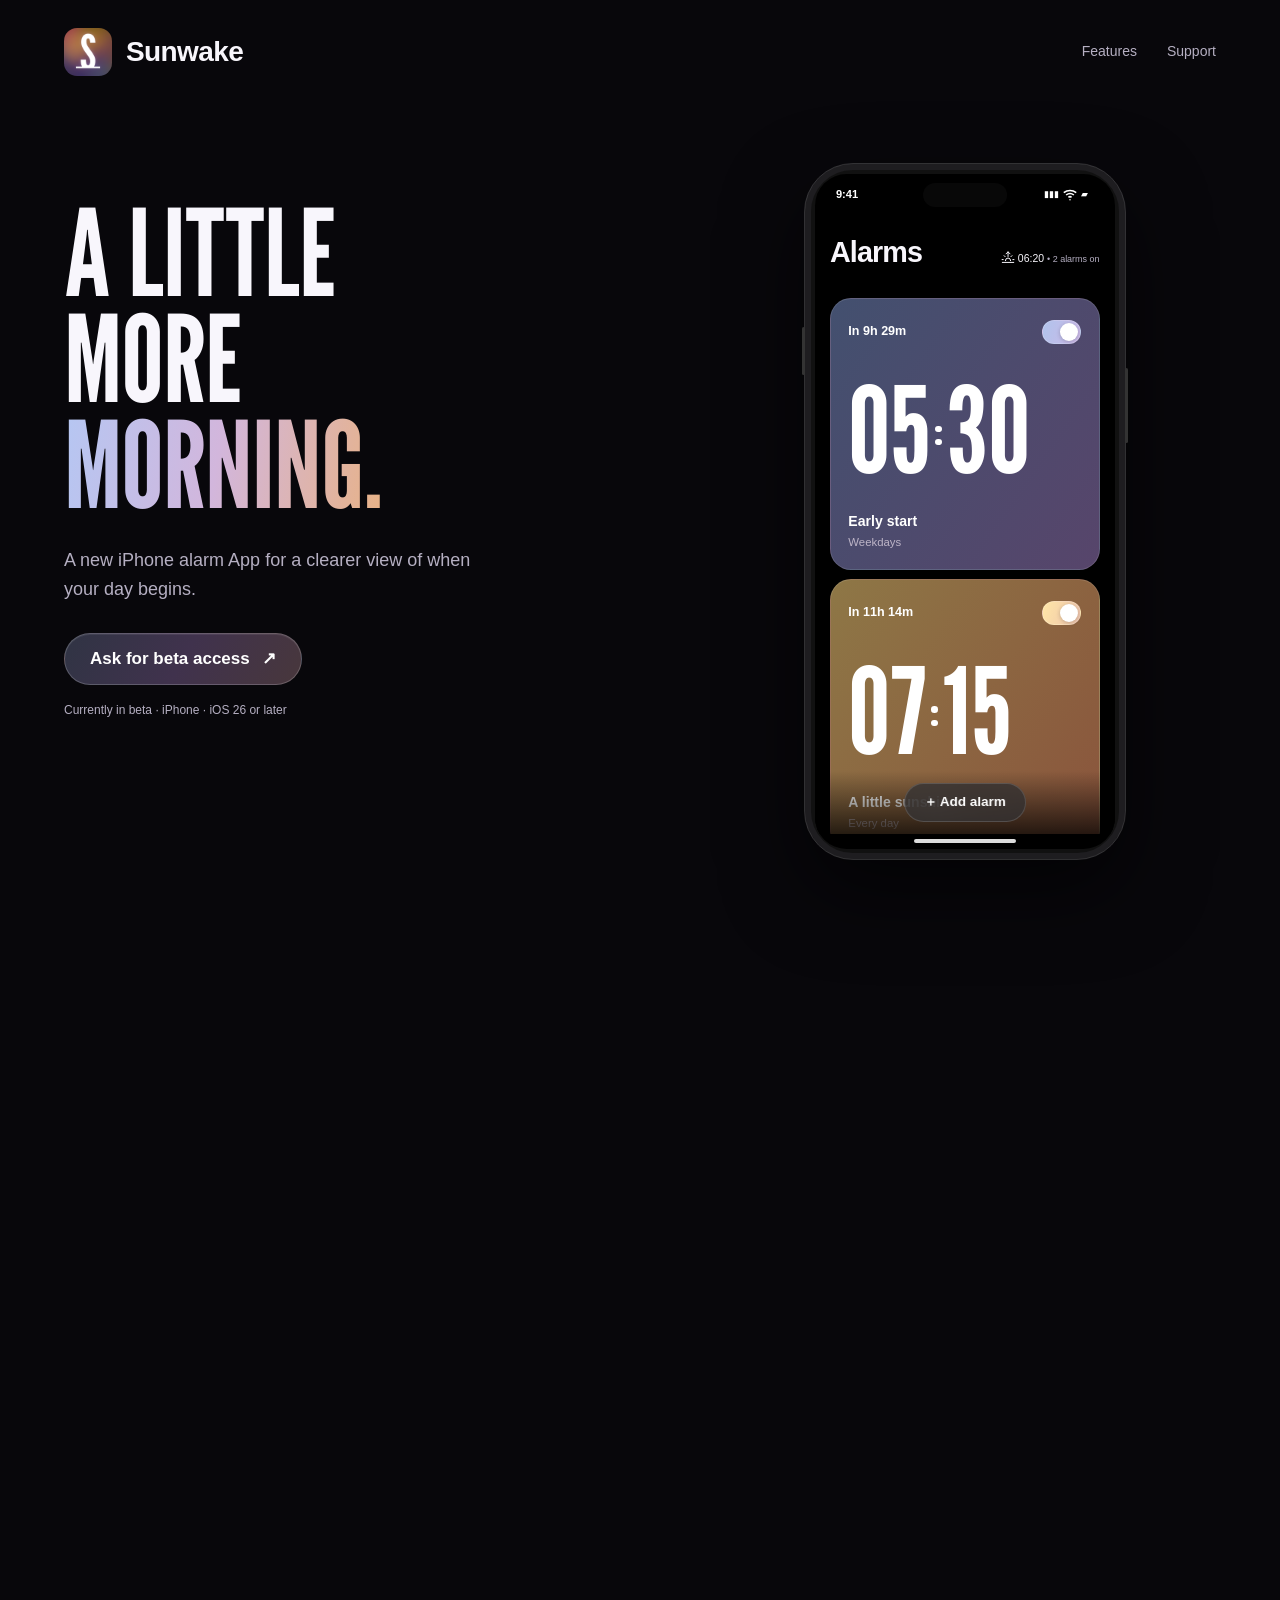
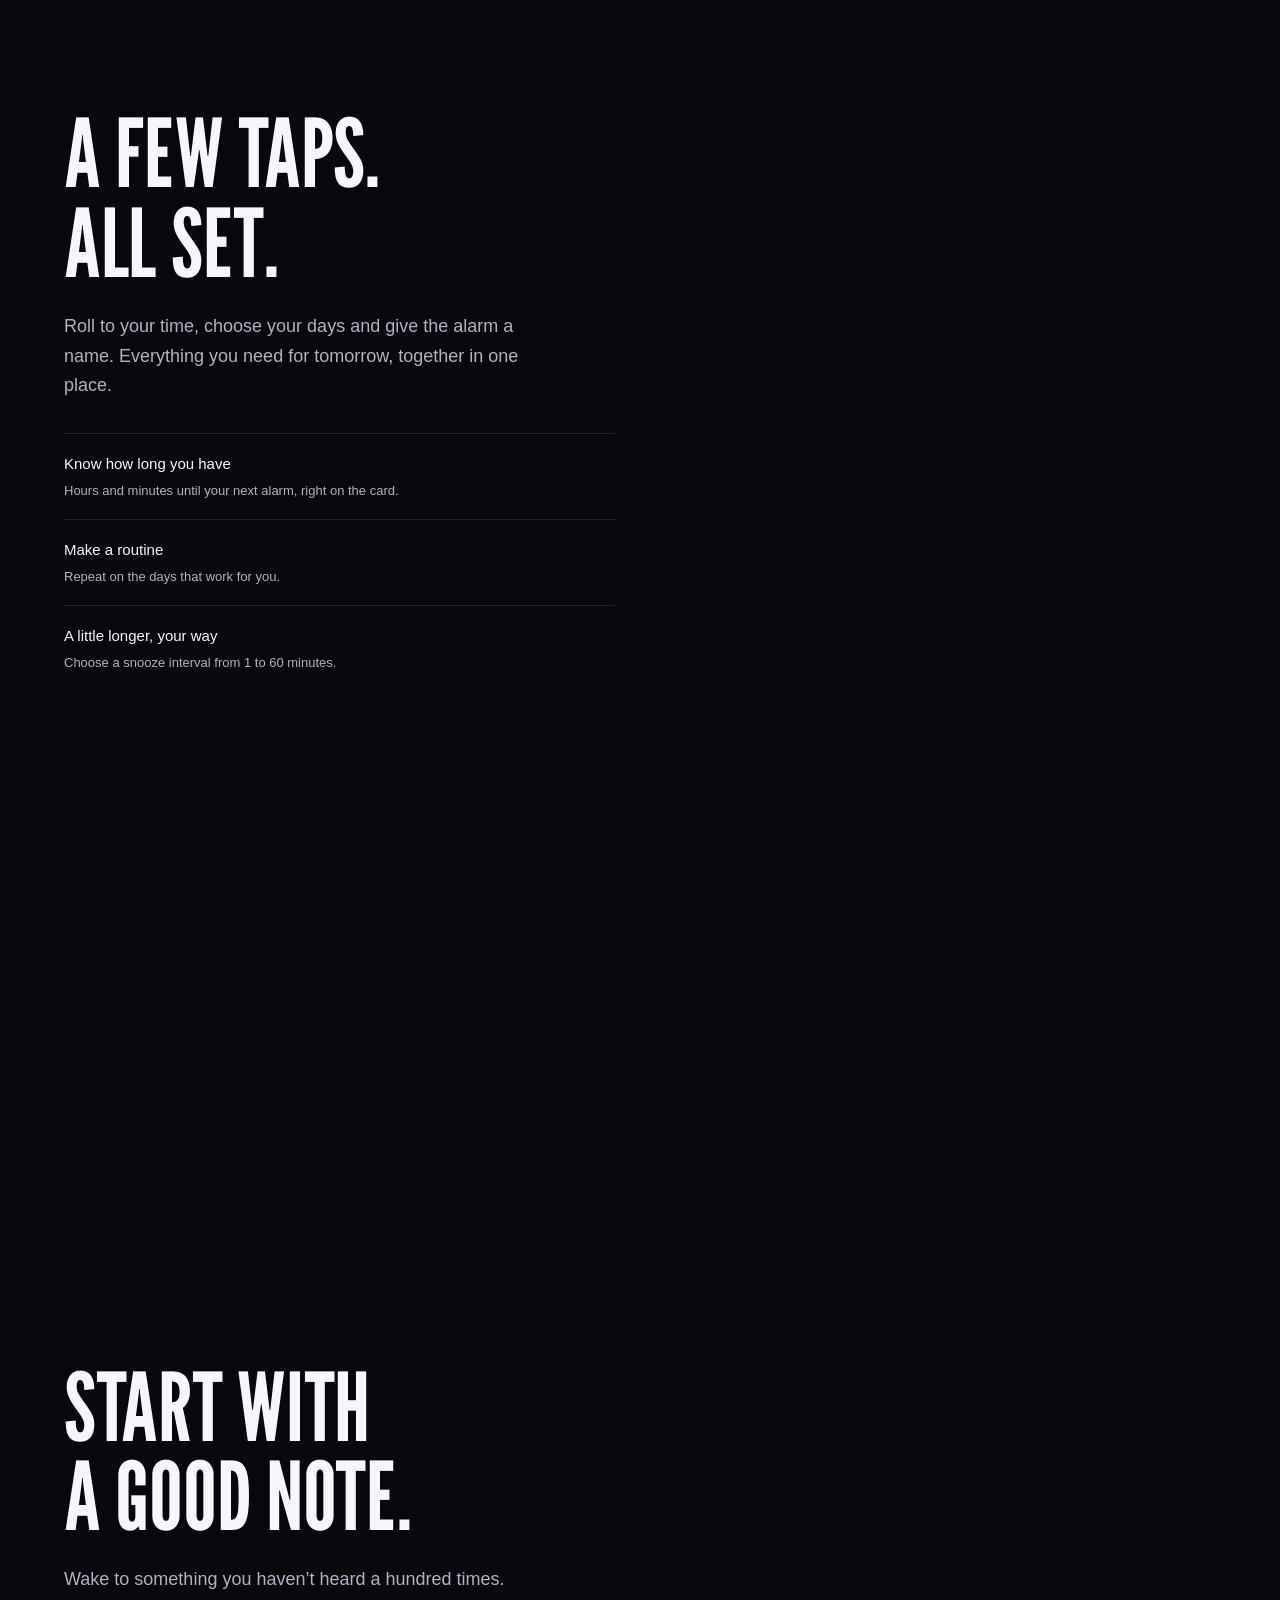
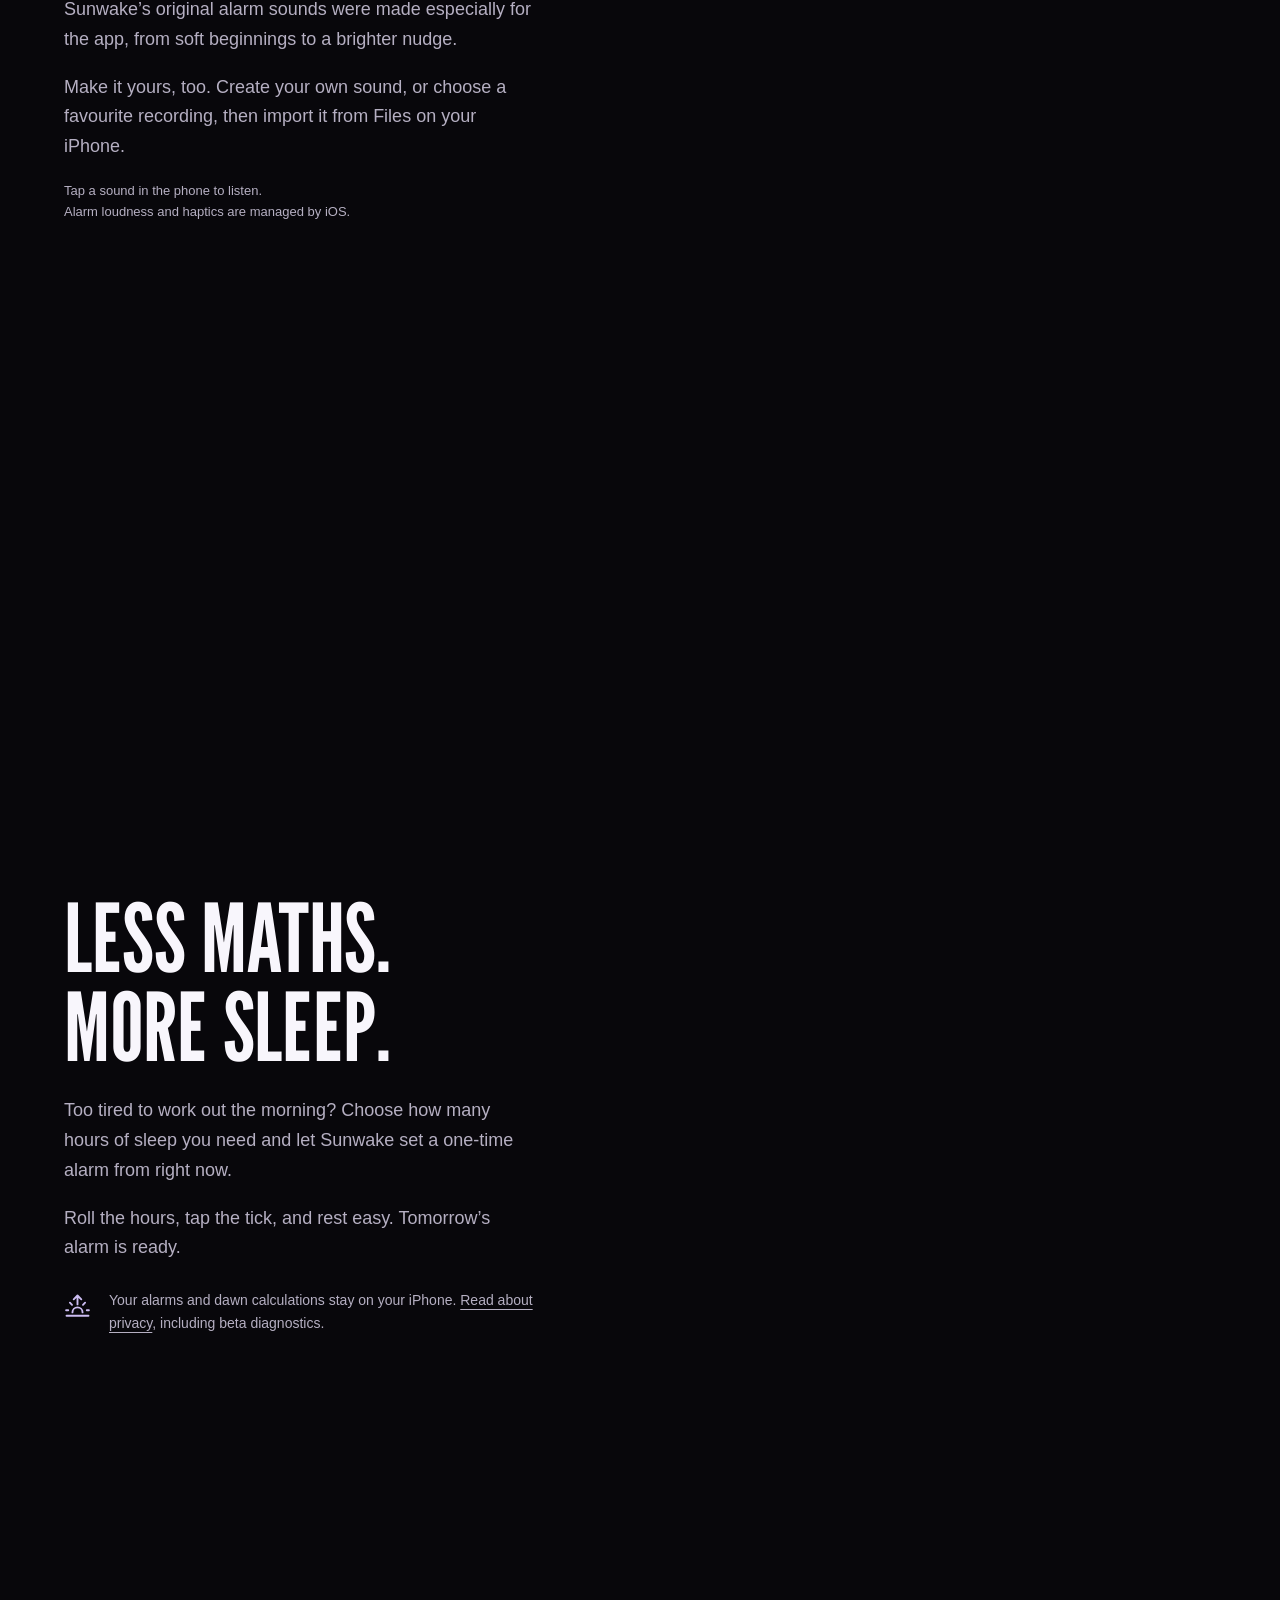
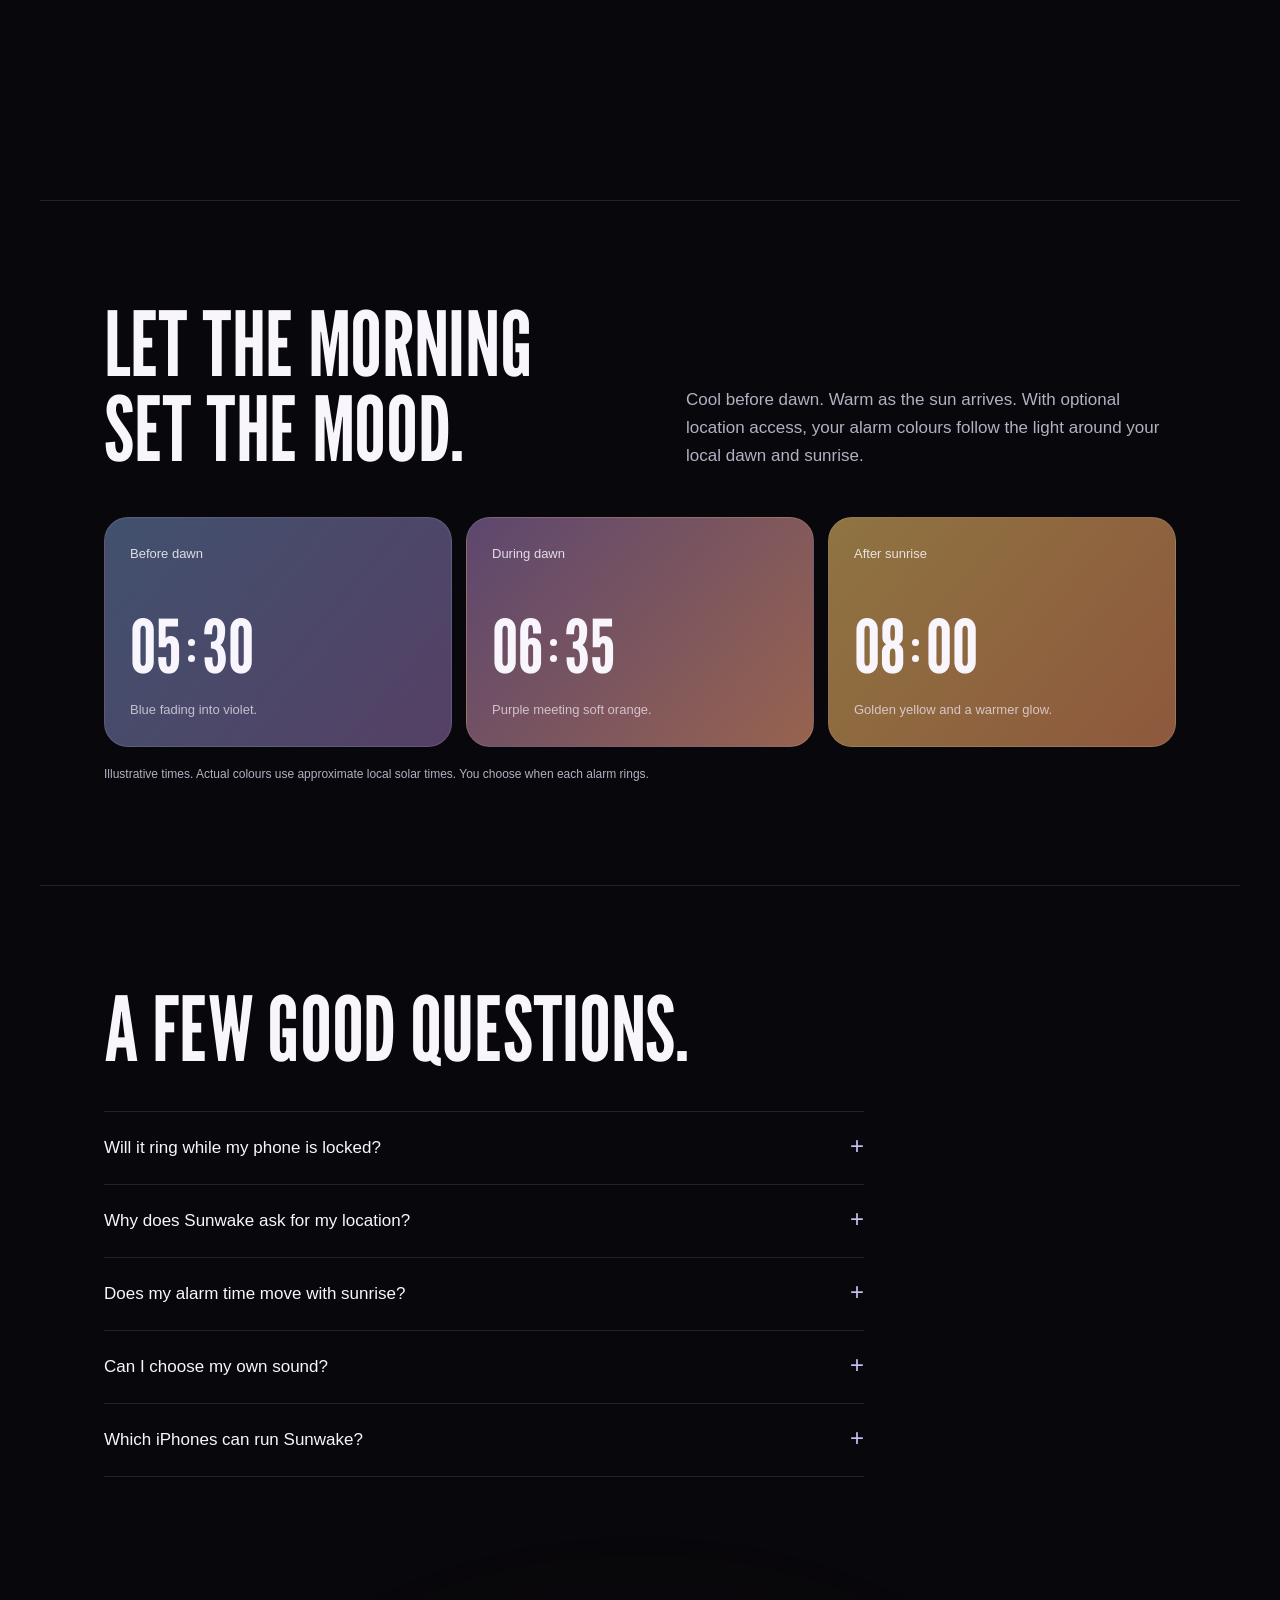
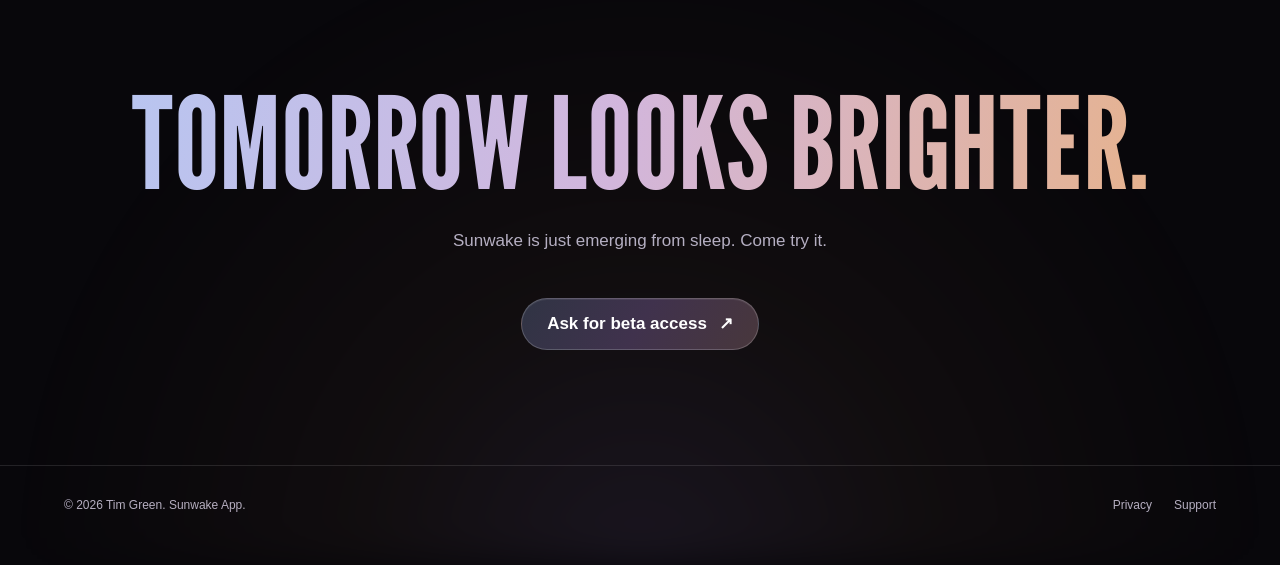
==== commit 95719885: "Refine desktop pacing, branding and footer" ====
--- a/index.html
+++ b/index.html
@@ -9,7 +9,7 @@
   <div class="list-scroll-space" aria-hidden="true"></div>
   <section class="story-step editor-step" data-scene="editor" id="all-set"><div class="section-copy-block"><h2 class="section-heading">A few taps.<br>All set.</h2><p class="section-copy">Roll to your time, choose your days and give the alarm a name. Everything you need for tomorrow, together in one place.</p><ul class="feature-list"><li>Know how long you have<span>Hours and minutes until your next alarm, right on the card.</span></li><li>Make a routine<span>Repeat on the days that work for you.</span></li><li>A little longer, your way<span>Choose a snooze interval from 1 to 60 minutes.</span></li></ul></div></section>
   <section class="story-step sounds-step" data-scene="sounds" id="sounds"><div class="section-copy-block"><h2 class="section-heading">Start with<br>a good note.</h2><p class="section-copy">Wake to something you haven’t heard a hundred times. Sunwake’s original alarm sounds were made especially for the app, from soft beginnings to a brighter nudge.</p><p class="section-copy">Make it yours, too. Create your own sound, or choose a favourite recording, then import it from Files on your iPhone.</p><p class="note">Tap a sound in the phone to listen.<br>Alarm loudness and haptics are managed by iOS.</p></div></section>
-  <section class="story-step sleep-step" data-scene="sleep" id="sleep"><div class="section-copy-block"><h2 class="section-heading">Less maths.<br>More sleep.</h2><p class="section-copy">Too tired to work out the morning? Choose how many hours of sleep you need and let Sunwake set a one-time alarm from right now.</p><p class="section-copy">Roll the hours, tap the tick, and rest easy. Tomorrow’s alarm is ready.</p><div class="privacy-note"><svg class="sunrise-symbol" viewBox="0 0 64 58" fill="none" aria-hidden="true"><path d="M6 51h52M20 43a12 12 0 0 1 24 0M5 38h5m44 0h5M14 20l5 5m26 0 5-5M32 24V3m-9 9 9-9 9 9" stroke="currentColor" stroke-width="4.5" stroke-linecap="round" stroke-linejoin="round"/></svg><p>Your alarms and dawn calculations stay on your iPhone. <a href="./privacy.html">Read about privacy</a>, including beta diagnostics.</p></div></div></section>
+  <section class="story-step sleep-step" data-scene="sleep" id="sleep"><div class="sleep-copy-track"><div class="section-copy-block"><h2 class="section-heading">Less maths.<br>More sleep.</h2><p class="section-copy">Too tired to work out the morning? Choose how many hours of sleep you need and let Sunwake set a one-time alarm from right now.</p><p class="section-copy">Roll the hours, tap the tick, and rest easy. Tomorrow’s alarm is ready.</p><div class="privacy-note"><svg class="sunrise-symbol" viewBox="0 0 64 58" fill="none" aria-hidden="true"><path d="M6 51h52M20 43a12 12 0 0 1 24 0M5 38h5m44 0h5M14 20l5 5m26 0 5-5M32 24V3m-9 9 9-9 9 9" stroke="currentColor" stroke-width="4.5" stroke-linecap="round" stroke-linejoin="round"/></svg><p>Your alarms and dawn calculations stay on your iPhone. <a href="./privacy.html">Read about privacy</a>, including beta diagnostics.</p></div></div></div></section>
  </div>
  <aside class="story-stage" aria-label="Interactive Sunwake app preview">
   <div class="live-phone" data-scene="alarms">
@@ -38,4 +38,4 @@
 
 </div></section>
 <section class="closing"><h2 class="section-heading gradient-text">Tomorrow looks brighter.</h2><p>Sunwake is just emerging from sleep. Come try it.</p><a class="button" href="mailto:hello@timgreen.design?subject=Sunwake%20beta%20access">Ask for beta access <span aria-hidden="true">↗</span></a></section>
-</main><footer><span>© 2026 Tim Green · A little more morning.</span><div class="links"><a href="./privacy.html">Privacy</a><a href="./support.html">Support</a></div></footer><script src="./demo.js" defer></script></body></html>+</main><footer><span>© 2026 Tim Green. Sunwake App.</span><div class="links"><a href="./privacy.html">Privacy</a><a href="./support.html">Support</a></div></footer><script src="./demo.js" defer></script></body></html>
--- a/styles.css
+++ b/styles.css
@@ -12,7 +12,7 @@
 
 .tone-rows::-webkit-scrollbar{display:none}.tone-row{min-height:44px}
 /* One upright phone carries the story from the first alarm to a full night's sleep. */
-.journey{position:relative;display:grid;grid-template-columns:1.05fr .95fr;gap:8%;max-width:1320px;padding:0 5%;margin:auto}.story-copy{min-width:0}.story-step{display:flex;flex-direction:column;justify-content:center;align-items:flex-start;min-height:108vh;padding:100px 0}.hero-step{min-height:165vh;justify-content:flex-start;padding-top:70px}.hero-step .display{font-size:clamp(88px,9.4vw,140px)}.hero-step .intro{max-width:420px}.story-step .section-heading{font-size:clamp(64px,7.4vw,98px)}.story-step p{max-width:470px}.story-stage{position:sticky;align-self:start;top:7vh;height:86vh;display:flex;align-items:center;justify-content:center;flex-direction:column;margin-top:20px;padding:12px 0;z-index:2}.live-phone{position:relative;flex-shrink:0;width:min(340px,35vw,35.5vh);aspect-ratio:402/874;background:#111;border:6px solid #1e1d20;outline:1px solid #ffffff2d;border-radius:48px;padding:4px;box-shadow:0 32px 80px #0009;container-type:inline-size;transform:none!important}.live-phone:before,.live-phone:after{content:"";position:absolute;left:-9px;width:3px;border-radius:3px;background:#333;top:23%;height:7%}.live-phone:after{left:auto;right:-9px;top:29%;height:11%}.phone-screen{position:relative;width:100%;height:100%;background:#000;border-radius:36px;overflow:hidden}.phone-status{height:14cqw;position:relative;display:flex;justify-content:space-between;align-items:center;padding:0 9cqw 0 7cqw;color:#fff;font-size:3.7cqw;line-height:1}.phone-status span{font-size:3.1cqw;display:flex;gap:1.3cqw;align-items:center}.phone-island{position:absolute;width:28cqw;height:8cqw;top:3cqw;left:50%;transform:translateX(-50%);background:#080808;border-radius:9cqw}.app-scene{position:absolute;top:14cqw;left:0;right:0;bottom:5cqw;background:#000;opacity:0;visibility:hidden;pointer-events:none;transition:opacity .28s ease,visibility .28s}.live-phone[data-scene=alarms] .alarms-scene,.live-phone[data-scene=editor] .editor-scene,.live-phone[data-scene=sounds] .sounds-scene,.live-phone[data-scene=sleep] .sleep-scene{opacity:1;visibility:visible;pointer-events:auto}.phone-home{position:absolute;bottom:2cqw;left:33%;right:33%;height:1.15cqw;border-radius:4px;background:#ddd;pointer-events:none;z-index:5}.app-list-scroll{height:100%;overflow:auto;scrollbar-width:none;padding:5cqw 5cqw 23cqw;scroll-behavior:auto}.app-list-scroll::-webkit-scrollbar{display:none}.app-list-heading{display:flex;align-items:baseline;justify-content:space-between;gap:3cqw;margin:2cqw 0 10cqw}.app-list-heading h3{font-size:9.6cqw;letter-spacing:-.3cqw;margin:0;line-height:1.1}.app-list-heading>span{font-size:3cqw;display:flex;align-items:baseline;gap:1cqw;white-space:nowrap}.app-list-heading .sunrise-symbol{width:4.7cqw;height:4.4cqw;align-self:center;margin-top:-.6cqw}.app-list-heading em{font-style:normal;color:var(--muted);font-size:2.65cqw}.demo-alarm-list{display:grid;grid-template-columns:1fr 1fr;gap:3cqw}.demo-alarm{border-radius:7cqw;background:#151316;padding:5.8cqw;display:flex;flex-direction:column;gap:1cqw;min-width:0;color:#fff;position:relative}.demo-alarm.active{grid-column:1/-1;min-height:87cqw;border:1px solid #ffffff20}.demo-alarm.predawn{background:linear-gradient(125deg,#43506f,#57456b)}.demo-alarm.daylight{background:linear-gradient(125deg,#8e7746,#8a543c)}.demo-alarm.dawn{background:linear-gradient(125deg,#684d79,#9b6853)}.alarm-top{display:flex;justify-content:space-between;align-items:center;gap:2cqw;min-height:10cqw}.alarm-countdown{font-size:4.2cqw;font-weight:650;line-height:1.25}.app-switch{position:relative;background:#403a47;border:1px solid #ffffff2b;border-radius:999px;width:13cqw;height:8cqw;flex-shrink:0;padding:0;cursor:pointer}.app-switch i{position:absolute;background:white;top:.6cqw;left:.6cqw;width:6.1cqw;height:6.1cqw;border-radius:50%;box-shadow:0 1px 4px #0003;transition:transform .25s}.app-switch[aria-checked=true]{background:linear-gradient(110deg,#bbd8ec,#c5b3e7,#edcbbb)}.predawn .app-switch[aria-checked=true]{background:linear-gradient(110deg,#b1c4ec,#cbb7e7)}.daylight .app-switch[aria-checked=true]{background:linear-gradient(110deg,#ffe6a7,#edc2ac)}.app-switch[aria-checked=true] i{transform:translateX(5cqw)}.alarm-digits{font:40cqw/1.18 League,sans-serif;display:flex;align-items:center;gap:1.3cqw;white-space:nowrap;margin:3cqw 0}.number-colon{display:flex;flex-direction:column;gap:2.2cqw;margin-top:4cqw}.number-colon i{width:2.2cqw;height:2.2cqw;background:currentColor;border-radius:50%}.demo-alarm strong{font-size:4.7cqw;line-height:1.3}.alarm-repeat{font-size:3.8cqw;color:#e3d8e5bf}.demo-alarm.inactive{padding:4cqw;min-height:56cqw;color:var(--muted)}.inactive .alarm-top{order:5;margin-top:auto;min-height:9cqw}.inactive .alarm-countdown{font-size:3.2cqw;font-weight:400}.inactive .alarm-digits{font-size:21cqw;gap:.7cqw;margin:0 0 2cqw}.inactive .number-colon{gap:1.3cqw;margin-top:2cqw}.inactive .number-colon i{width:1.3cqw;height:1.3cqw}.inactive strong{font-size:3.8cqw;color:white}.inactive .alarm-repeat{font-size:3cqw}.floating-add{position:absolute;bottom:4cqw;left:50%;transform:translateX(-50%);border:1px solid #ffffff26;border-radius:99px;white-space:nowrap;font-size:4.5cqw;font-weight:600;padding:3.2cqw 6.3cqw;color:white;background:#313033ba;backdrop-filter:blur(18px);-webkit-backdrop-filter:blur(18px);cursor:pointer;z-index:2}.alarms-scene:after,.sleep-scene:after{content:"";position:absolute;bottom:0;left:0;right:0;height:21cqw;pointer-events:none;background:linear-gradient(transparent,#000b);z-index:1}.demo-disclaimer{font-size:11px;line-height:1.5;max-width:290px;text-align:center;color:var(--muted);margin:18px 15px 0}.app-toolbar{display:flex;align-items:center;justify-content:space-between;gap:3cqw;padding:4cqw 5cqw 1cqw;height:18cqw;font-size:4.3cqw;line-height:1.3}.app-toolbar button{font:inherit;background:none;border:0;color:var(--lilac);cursor:pointer}.app-circle{display:grid;place-items:center;width:11cqw;height:11cqw;border-radius:50%;border:1px solid #ffffff22!important;color:white!important;background:#242326!important;font-size:7cqw!important;line-height:1!important;flex-shrink:0;cursor:pointer;padding:0}.app-circle.app-save{background:linear-gradient(120deg,#393d5e,#654668)!important;font-size:6cqw!important}.editor-scene .demo-wheel{position:relative;inset:auto;height:77cqw;margin:3cqw 5cqw 5cqw;border-radius:7cqw;--row-height:37cqw;background:#000;grid-template-columns:1fr 14% 1fr}.editor-scene .wheel-selection{background:#151316;border-radius:6cqw;height:39cqw}.wheel-column{scroll-snap-type:y mandatory;touch-action:pan-y}.wheel-column.dragging{scroll-snap-type:none;cursor:grabbing}.wheel-column .wheel-number{font-size:32cqw;line-height:var(--row-height);height:var(--row-height)}.wheel-column .wheel-number[aria-selected=false]{opacity:.42}.app-form{margin:0 5cqw;background:#151316;border-radius:6cqw;padding:0 4cqw}.app-form-row{display:flex;align-items:center;gap:3cqw;min-height:15cqw;border-bottom:1px solid #ffffff0d;font-size:4.3cqw}.app-form-row:last-child{border:0}.app-form-row>span:first-child{margin-right:auto}.form-value{color:var(--muted)}.app-days{display:flex;justify-content:space-between;gap:1.4cqw;padding:1cqw 0 4cqw}.app-days button{font-size:3.7cqw;color:var(--muted);background:transparent;border:0;border-radius:50%;width:9cqw;height:9cqw;cursor:pointer}.app-days button[aria-pressed=true]{background:#d4c5ee;color:#1b1425}.sound-option{font:inherit;line-height:1.2;color:white;background:none;border:0;text-align:left;flex:1;padding:0;cursor:pointer}.sound-option small{display:block;font-size:3cqw;color:var(--muted);margin-top:1.5cqw}.sound-option small span{float:right;font-size:5cqw;margin-right:2cqw}.snooze-value{color:var(--lilac);font-size:3.8cqw}.demo-delete{background:transparent;border:0;color:#db858d;display:block;margin:8cqw auto 0;font-size:4cqw;cursor:pointer}.sounds-scene .app-toolbar{height:22cqw;align-items:center}.sounds-scene .app-toolbar strong{font-size:7cqw}.app-tone-rows{position:relative;inset:auto;margin:0 5cqw;height:141cqw;display:block;border-radius:6cqw;background:#252427}.app-tone-rows .tone-row{height:16cqw;min-height:0;font-size:4.4cqw;gap:5%;grid-template-columns:1fr 8% 8%}.app-import{margin:6cqw 5cqw 0;border-radius:4cqw;background:#252427;padding:4cqw;color:var(--lilac);font-size:4.5cqw}.sleep-scene{padding:5cqw}.sleep-scene .app-list-heading{margin-top:2cqw;margin-bottom:11cqw}.sleep-widget{background:#1a191c;border:1px solid #ffffff22;border-radius:7cqw;padding:5cqw}.sleep-widget>p{font-size:3.5cqw;line-height:1.4;color:var(--muted);margin:0 0 2cqw}.sleep-controls{display:flex;align-items:center;gap:3cqw;font-size:4.1cqw}.sleep-controls>span:first-child{white-space:nowrap}.sleep-controls .app-circle{margin-left:auto;width:10cqw;height:10cqw}.sleep-wheel{width:12cqw;height:39cqw;flex-shrink:0;--row-height:17cqw}.sleep-wheel .wheel-number{font-size:24cqw}.sleep-wheel .wheel-number[aria-selected=false]{font-size:11cqw}.sleep-unit{font-size:4cqw}.sleep-empty{display:flex;align-items:center;flex-direction:column;text-align:center;margin:16cqw 0 0}.sleep-empty .sunrise-symbol{width:28cqw;height:25cqw;color:var(--lilac);margin-bottom:6cqw}.sleep-empty p{font-size:4.3cqw;line-height:1.4;margin:0 0 3cqw}.sleep-empty>span{color:var(--muted);font-size:3.8cqw}.sleep-created{margin-top:10cqw}.sleep-created[hidden]{display:none}.sleep-scene.has-alarm .sleep-widget,.sleep-scene.has-alarm .sleep-empty{display:none}.sleep-scene.has-alarm .demo-alarm{min-height:87cqw}.privacy-note .sunrise-symbol{width:27px;flex-shrink:0;height:27px;color:var(--lilac);margin-top:4px}.list-scroll-space{display:none}#features{position:relative;background:var(--bg);z-index:3}.app-scene button:focus-visible,.wheel-column:focus-visible{outline:2px solid var(--lilac);outline-offset:2px}.story-step .note{font-size:13px}.story-step .section-copy{font-size:18px}.sounds-step{padding-bottom:130px}.live-phone{border-radius:13cqw}.phone-screen{border-radius:10.6cqw}.app-list-scroll{overscroll-behavior:auto}.tone-rows{overscroll-behavior:contain}
+.journey{position:relative;display:grid;grid-template-columns:1.05fr .95fr;gap:8%;max-width:1320px;padding:0 5%;margin:auto}.story-copy{min-width:0}.story-step{display:flex;flex-direction:column;justify-content:center;align-items:flex-start;min-height:108vh;padding:100px 0}.hero-step{min-height:165vh;justify-content:flex-start;padding-top:70px}.hero-step .display{font-size:clamp(88px,9.4vw,140px)}.hero-step .intro{max-width:420px}.story-step .section-heading{font-size:clamp(64px,7.4vw,98px)}.story-step p{max-width:470px}.story-stage{position:sticky;align-self:start;top:7vh;height:86vh;display:flex;align-items:center;justify-content:center;flex-direction:column;margin-top:20px;padding:12px 0;z-index:2}.live-phone{position:relative;flex-shrink:0;width:min(340px,35vw,35.5vh);aspect-ratio:402/874;background:#111;border:6px solid #1e1d20;outline:1px solid #ffffff2d;border-radius:48px;padding:4px;box-shadow:0 32px 80px #0009;container-type:inline-size;transform:none!important}.live-phone:before,.live-phone:after{content:"";position:absolute;left:-9px;width:3px;border-radius:3px;background:#333;top:23%;height:7%}.live-phone:after{left:auto;right:-9px;top:29%;height:11%}.phone-screen{position:relative;width:100%;height:100%;background:#000;border-radius:36px;overflow:hidden}.phone-status{height:14cqw;position:relative;display:flex;justify-content:space-between;align-items:center;padding:0 9cqw 0 7cqw;color:#fff;font-size:3.7cqw;line-height:1}.phone-status span{font-size:3.1cqw;display:flex;gap:1.3cqw;align-items:center}.phone-island{position:absolute;width:28cqw;height:8cqw;top:3cqw;left:50%;transform:translateX(-50%);background:#080808;border-radius:9cqw}.app-scene{position:absolute;top:14cqw;left:0;right:0;bottom:5cqw;background:#000;opacity:0;visibility:hidden;pointer-events:none;transition:opacity .45s ease,visibility .45s}.live-phone[data-scene=alarms] .alarms-scene,.live-phone[data-scene=editor] .editor-scene,.live-phone[data-scene=sounds] .sounds-scene,.live-phone[data-scene=sleep] .sleep-scene{opacity:1;visibility:visible;pointer-events:auto}.phone-home{position:absolute;bottom:2cqw;left:33%;right:33%;height:1.15cqw;border-radius:4px;background:#ddd;pointer-events:none;z-index:5}.app-list-scroll{height:100%;overflow:auto;scrollbar-width:none;padding:5cqw 5cqw 23cqw;scroll-behavior:auto}.app-list-scroll::-webkit-scrollbar{display:none}.app-list-heading{display:flex;align-items:baseline;justify-content:space-between;gap:3cqw;margin:2cqw 0 10cqw}.app-list-heading h3{font-size:9.6cqw;letter-spacing:-.3cqw;margin:0;line-height:1.1}.app-list-heading>span{font-size:3cqw;display:flex;align-items:baseline;gap:1cqw;white-space:nowrap}.app-list-heading .sunrise-symbol{width:4.7cqw;height:4.4cqw;align-self:center;margin-top:-.6cqw}.app-list-heading em{font-style:normal;color:var(--muted);font-size:2.65cqw}.demo-alarm-list{display:grid;grid-template-columns:1fr 1fr;gap:3cqw}.demo-alarm{border-radius:7cqw;background:#151316;padding:5.8cqw;display:flex;flex-direction:column;gap:1cqw;min-width:0;color:#fff;position:relative}.demo-alarm.active{grid-column:1/-1;min-height:87cqw;border:1px solid #ffffff20}.demo-alarm.predawn{background:linear-gradient(125deg,#43506f,#57456b)}.demo-alarm.daylight{background:linear-gradient(125deg,#8e7746,#8a543c)}.demo-alarm.dawn{background:linear-gradient(125deg,#684d79,#9b6853)}.alarm-top{display:flex;justify-content:space-between;align-items:center;gap:2cqw;min-height:10cqw}.alarm-countdown{font-size:4.2cqw;font-weight:650;line-height:1.25}.app-switch{position:relative;background:#403a47;border:1px solid #ffffff2b;border-radius:999px;width:13cqw;height:8cqw;flex-shrink:0;padding:0;cursor:pointer}.app-switch i{position:absolute;background:white;top:.6cqw;left:.6cqw;width:6.1cqw;height:6.1cqw;border-radius:50%;box-shadow:0 1px 4px #0003;transition:transform .25s}.app-switch[aria-checked=true]{background:linear-gradient(110deg,#bbd8ec,#c5b3e7,#edcbbb)}.predawn .app-switch[aria-checked=true]{background:linear-gradient(110deg,#b1c4ec,#cbb7e7)}.daylight .app-switch[aria-checked=true]{background:linear-gradient(110deg,#ffe6a7,#edc2ac)}.app-switch[aria-checked=true] i{transform:translateX(5cqw)}.alarm-digits{font:40cqw/1.18 League,sans-serif;display:flex;align-items:center;gap:1.3cqw;white-space:nowrap;margin:3cqw 0}.number-colon{display:flex;flex-direction:column;gap:2.2cqw;margin-top:4cqw}.number-colon i{width:2.2cqw;height:2.2cqw;background:currentColor;border-radius:50%}.demo-alarm strong{font-size:4.7cqw;line-height:1.3}.alarm-repeat{font-size:3.8cqw;color:#e3d8e5bf}.demo-alarm.inactive{padding:4cqw;min-height:56cqw;color:var(--muted)}.inactive .alarm-top{order:5;margin-top:auto;min-height:9cqw}.inactive .alarm-countdown{font-size:3.2cqw;font-weight:400}.inactive .alarm-digits{font-size:21cqw;gap:.7cqw;margin:0 0 2cqw}.inactive .number-colon{gap:1.3cqw;margin-top:2cqw}.inactive .number-colon i{width:1.3cqw;height:1.3cqw}.inactive strong{font-size:3.8cqw;color:white}.inactive .alarm-repeat{font-size:3cqw}.floating-add{position:absolute;bottom:4cqw;left:50%;transform:translateX(-50%);border:1px solid #ffffff26;border-radius:99px;white-space:nowrap;font-size:4.5cqw;font-weight:600;padding:3.2cqw 6.3cqw;color:white;background:#313033ba;backdrop-filter:blur(18px);-webkit-backdrop-filter:blur(18px);cursor:pointer;z-index:2}.alarms-scene:after,.sleep-scene:after{content:"";position:absolute;bottom:0;left:0;right:0;height:21cqw;pointer-events:none;background:linear-gradient(transparent,#000b);z-index:1}.demo-disclaimer{font-size:11px;line-height:1.5;max-width:290px;text-align:center;color:var(--muted);margin:18px 15px 0}.app-toolbar{display:flex;align-items:center;justify-content:space-between;gap:3cqw;padding:4cqw 5cqw 1cqw;height:18cqw;font-size:4.3cqw;line-height:1.3}.app-toolbar button{font:inherit;background:none;border:0;color:var(--lilac);cursor:pointer}.app-circle{display:grid;place-items:center;width:11cqw;height:11cqw;border-radius:50%;border:1px solid #ffffff22!important;color:white!important;background:#242326!important;font-size:7cqw!important;line-height:1!important;flex-shrink:0;cursor:pointer;padding:0}.app-circle.app-save{background:linear-gradient(120deg,#393d5e,#654668)!important;font-size:6cqw!important}.editor-scene .demo-wheel{position:relative;inset:auto;height:77cqw;margin:3cqw 5cqw 5cqw;border-radius:7cqw;--row-height:37cqw;background:#000;grid-template-columns:1fr 14% 1fr}.editor-scene .wheel-selection{background:#151316;border-radius:6cqw;height:39cqw}.wheel-column{scroll-snap-type:y mandatory;touch-action:pan-y}.wheel-column.dragging{scroll-snap-type:none;cursor:grabbing}.wheel-column .wheel-number{font-size:32cqw;line-height:var(--row-height);height:var(--row-height)}.wheel-column .wheel-number[aria-selected=false]{opacity:.42}.app-form{margin:0 5cqw;background:#151316;border-radius:6cqw;padding:0 4cqw}.app-form-row{display:flex;align-items:center;gap:3cqw;min-height:15cqw;border-bottom:1px solid #ffffff0d;font-size:4.3cqw}.app-form-row:last-child{border:0}.app-form-row>span:first-child{margin-right:auto}.form-value{color:var(--muted)}.app-days{display:flex;justify-content:space-between;gap:1.4cqw;padding:1cqw 0 4cqw}.app-days button{font-size:3.7cqw;color:var(--muted);background:transparent;border:0;border-radius:50%;width:9cqw;height:9cqw;cursor:pointer}.app-days button[aria-pressed=true]{background:#d4c5ee;color:#1b1425}.sound-option{font:inherit;line-height:1.2;color:white;background:none;border:0;text-align:left;flex:1;padding:0;cursor:pointer}.sound-option small{display:block;font-size:3cqw;color:var(--muted);margin-top:1.5cqw}.sound-option small span{float:right;font-size:5cqw;margin-right:2cqw}.snooze-value{color:var(--lilac);font-size:3.8cqw}.demo-delete{background:transparent;border:0;color:#db858d;display:block;margin:8cqw auto 0;font-size:4cqw;cursor:pointer}.sounds-scene .app-toolbar{height:22cqw;align-items:center}.sounds-scene .app-toolbar strong{font-size:7cqw}.app-tone-rows{position:relative;inset:auto;margin:0 5cqw;height:141cqw;display:block;border-radius:6cqw;background:#252427}.app-tone-rows .tone-row{height:16cqw;min-height:0;font-size:4.4cqw;gap:5%;grid-template-columns:1fr 8% 8%}.app-import{margin:6cqw 5cqw 0;border-radius:4cqw;background:#252427;padding:4cqw;color:var(--lilac);font-size:4.5cqw}.sleep-scene{padding:5cqw}.sleep-scene .app-list-heading{margin-top:2cqw;margin-bottom:11cqw}.sleep-widget{background:#1a191c;border:1px solid #ffffff22;border-radius:7cqw;padding:5cqw}.sleep-widget>p{font-size:3.5cqw;line-height:1.4;color:var(--muted);margin:0 0 2cqw}.sleep-controls{display:flex;align-items:center;gap:3cqw;font-size:4.1cqw}.sleep-controls>span:first-child{white-space:nowrap}.sleep-controls .app-circle{margin-left:auto;width:10cqw;height:10cqw}.sleep-wheel{width:12cqw;height:39cqw;flex-shrink:0;--row-height:17cqw}.sleep-wheel .wheel-number{font-size:24cqw}.sleep-wheel .wheel-number[aria-selected=false]{font-size:11cqw}.sleep-unit{font-size:4cqw}.sleep-empty{display:flex;align-items:center;flex-direction:column;text-align:center;margin:16cqw 0 0}.sleep-empty .sunrise-symbol{width:28cqw;height:25cqw;color:var(--lilac);margin-bottom:6cqw}.sleep-empty p{font-size:4.3cqw;line-height:1.4;margin:0 0 3cqw}.sleep-empty>span{color:var(--muted);font-size:3.8cqw}.sleep-created{margin-top:10cqw}.sleep-created[hidden]{display:none}.sleep-scene.has-alarm .sleep-widget,.sleep-scene.has-alarm .sleep-empty{display:none}.sleep-scene.has-alarm .demo-alarm{min-height:87cqw}.privacy-note .sunrise-symbol{width:27px;flex-shrink:0;height:27px;color:var(--lilac);margin-top:4px}.list-scroll-space{display:none}#features{position:relative;background:var(--bg);z-index:3}.app-scene button:focus-visible,.wheel-column:focus-visible{outline:2px solid var(--lilac);outline-offset:2px}.story-step .note{font-size:13px}.story-step .section-copy{font-size:18px}.sounds-step{padding-bottom:130px}.live-phone{border-radius:13cqw}.phone-screen{border-radius:10.6cqw}.app-list-scroll{overscroll-behavior:auto}.tone-rows{overscroll-behavior:contain}
 @media(min-width:761px){.story-stage{grid-column:2;grid-row:1}.story-copy{grid-column:1;grid-row:1}.story-step{padding-right:5px}}
 
 @media(prefers-reduced-motion:reduce){.app-scene,.app-switch i{transition:none}.app-list-scroll{scroll-behavior:auto}}
@@ -30,11 +30,15 @@
 .daylight .app-switch[data-on=true]{background:linear-gradient(110deg,#ffe6a7,#edc2ac)}
 .app-switch[data-on=true] i{transform:translateX(5cqw)}
 @media(min-width:761px){
- .hero-step{display:block;min-height:0;height:calc(70px + var(--hero-copy-height,600px) + var(--hero-list-distance,85vh));padding:70px 0 0}
+ header{height:104px}
+ .brand{font-size:28px;gap:14px}
+ .brand img{width:48px;height:48px;border-radius:13px}
+ .hero-step{display:block;min-height:0;height:calc(96px + var(--hero-copy-height,600px) + var(--hero-list-distance,85vh));padding:96px 0 0}
  .hero-copy{position:sticky;top:var(--hero-pin-top,160px)}
  .story-step:not(.hero-step){display:block;min-height:0;height:calc(var(--copy-rest-top,180px) + var(--copy-block-height,600px) + var(--copy-hold-distance,50vh));padding:var(--copy-rest-top,180px) 5px 0 0}
  .section-copy-block{position:sticky;top:var(--copy-rest-top,180px);width:100%}
  .editor-step{margin-top:64px}
+ .sleep-copy-track{height:calc(var(--copy-block-height,460px) + var(--sleep-hold-distance,250px))}
 }
 .faq{margin-left:0;margin-right:auto}
 .closing{position:relative;isolation:isolate;background:none;--footer-progress:0;--footer-pull:0}
@@ -62,6 +66,7 @@
  .journey{display:block;padding:0 7%;gap:0}
  .story-copy{display:block}
  .section-copy-block{position:static}
+ .sleep-copy-track{height:auto}
  .story-stage,.list-scroll-space{display:none}
  .story-step,.story-step:not(.hero-step){min-height:0;height:auto;padding:44px 0 52px;display:block}
  .story-step.hero-step{padding-top:32px}
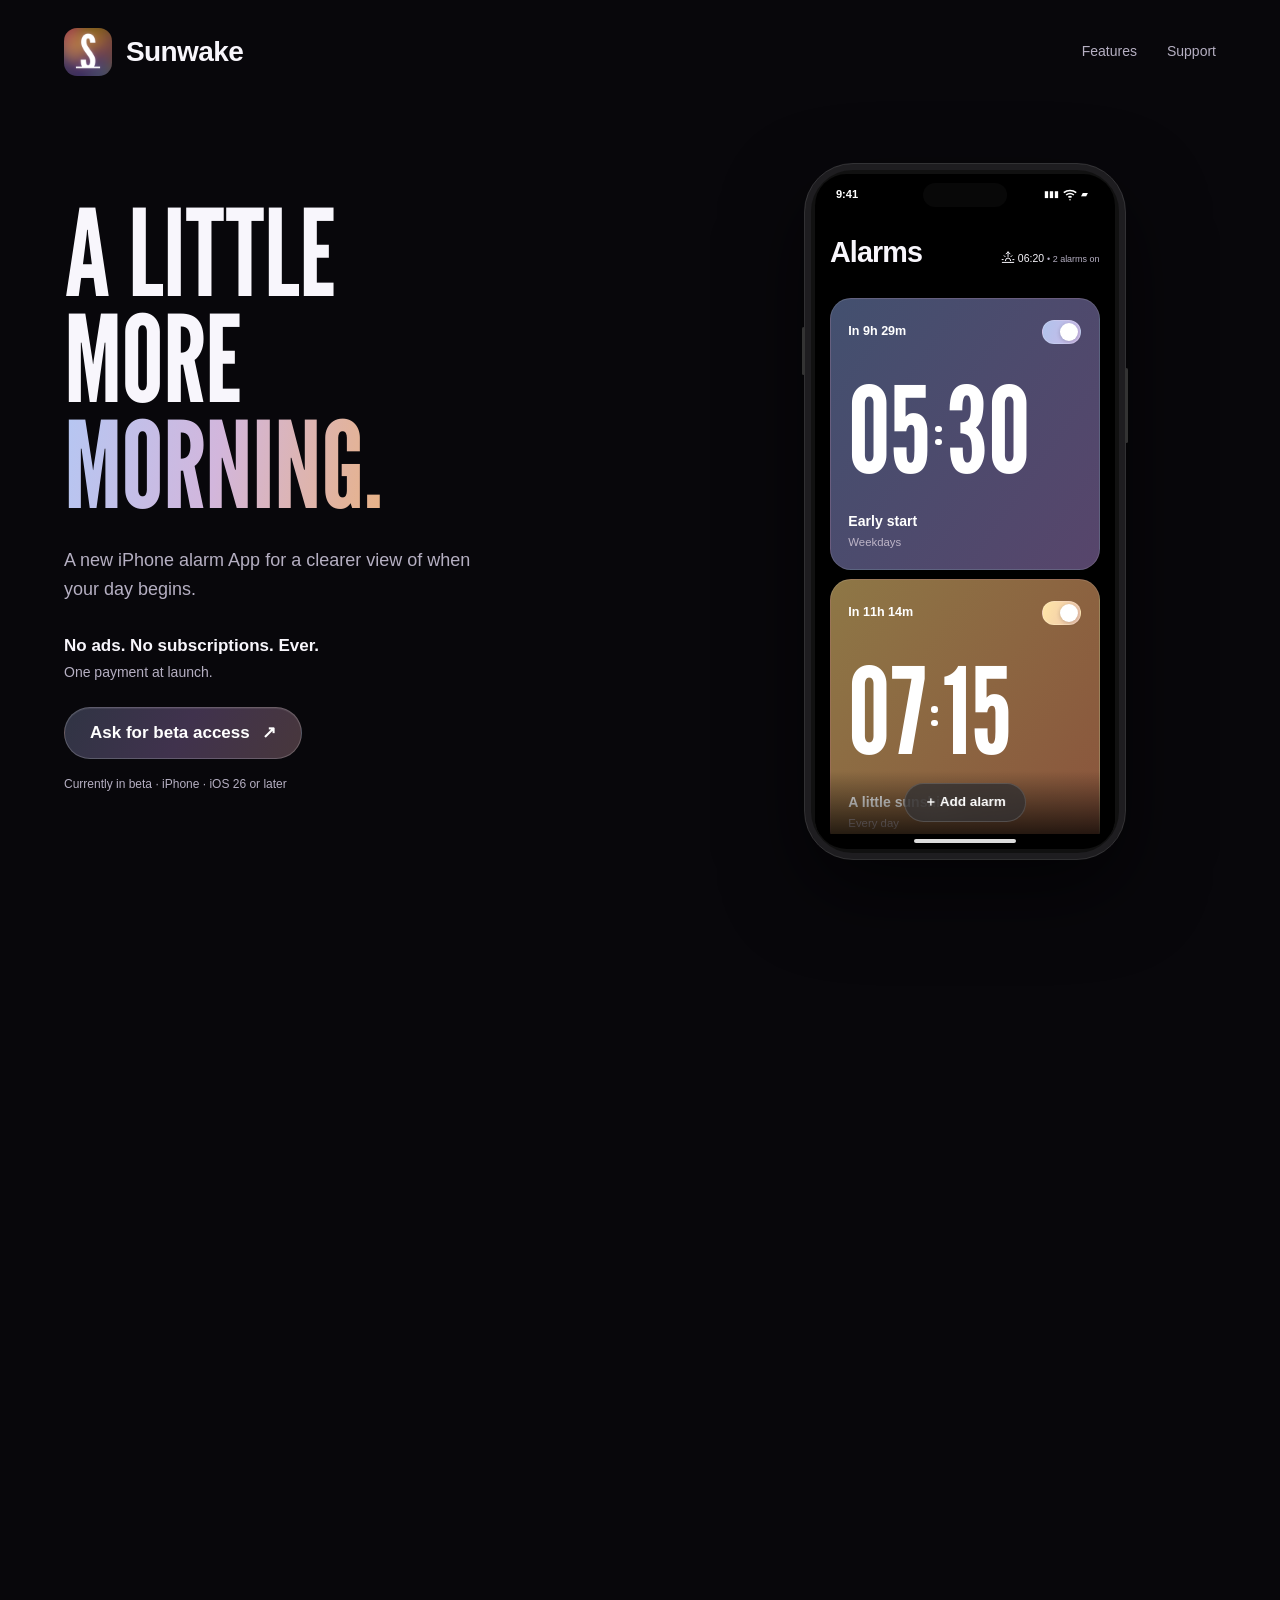
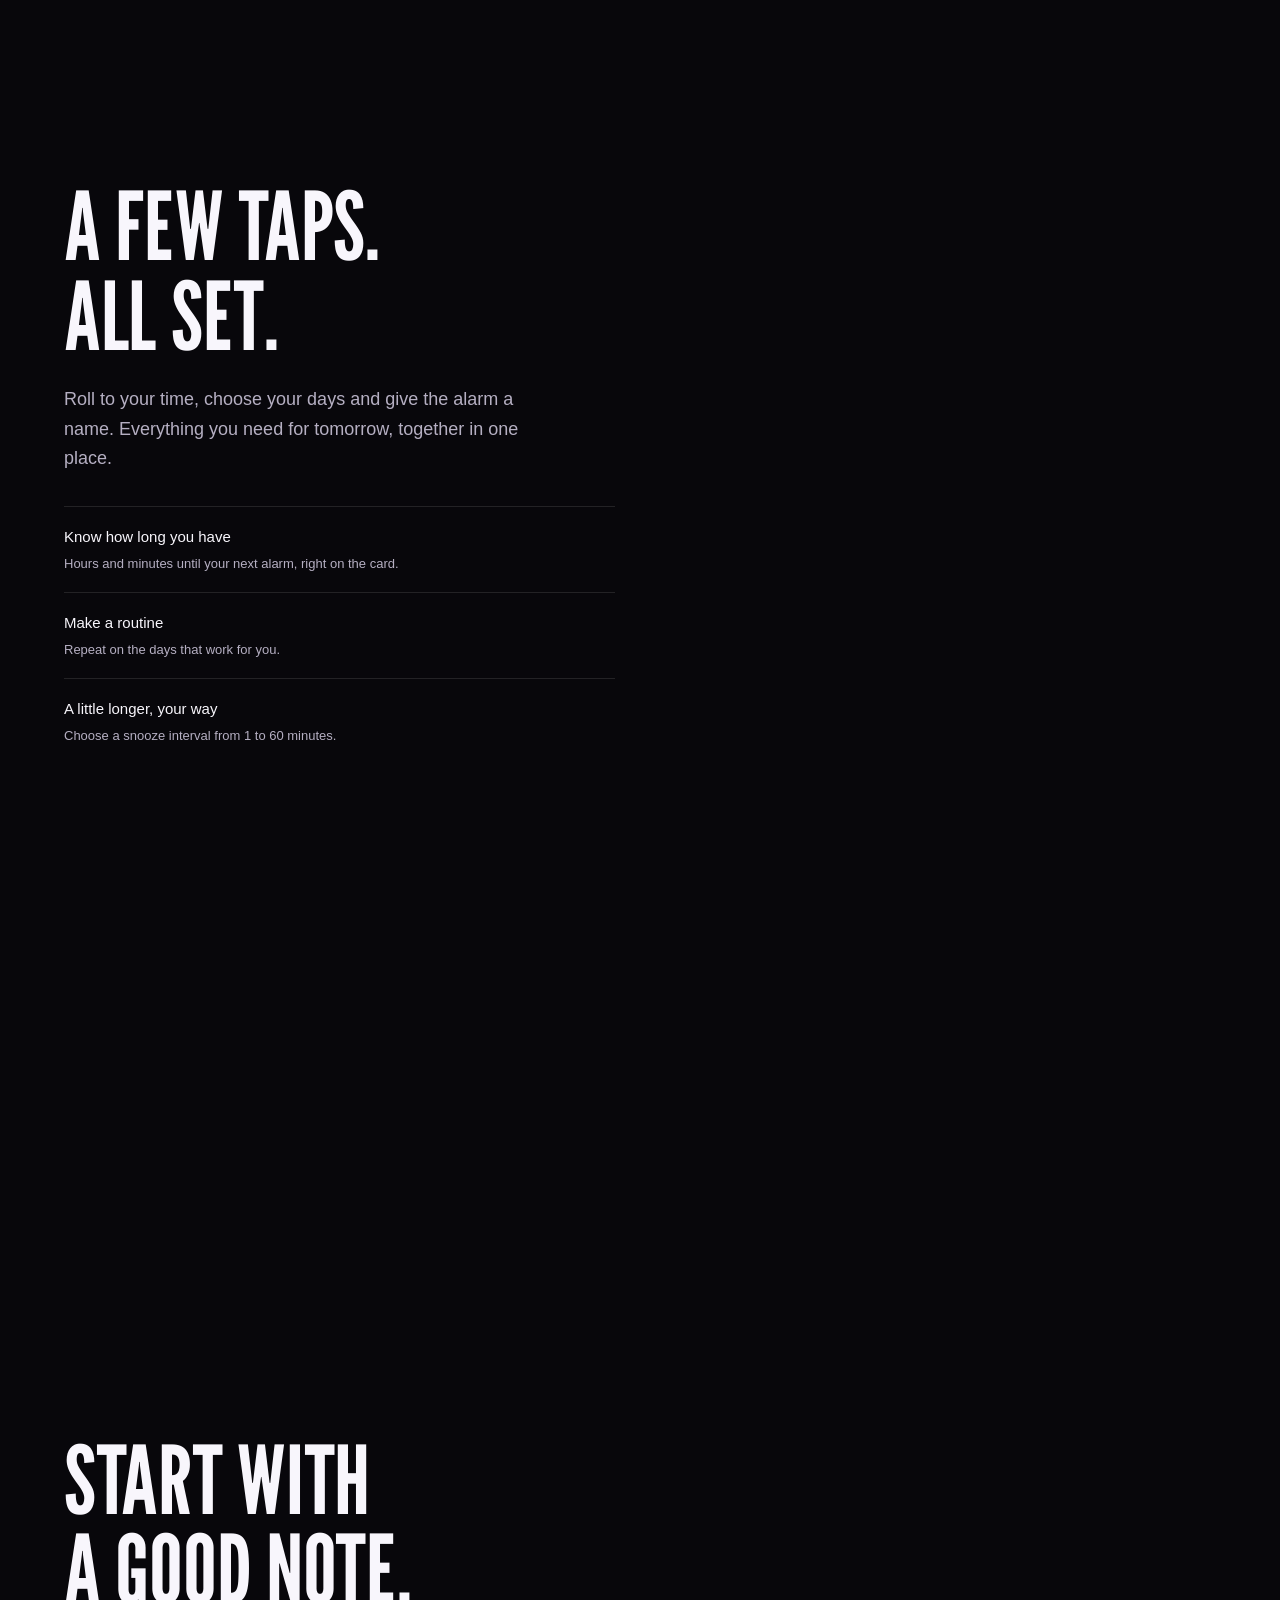
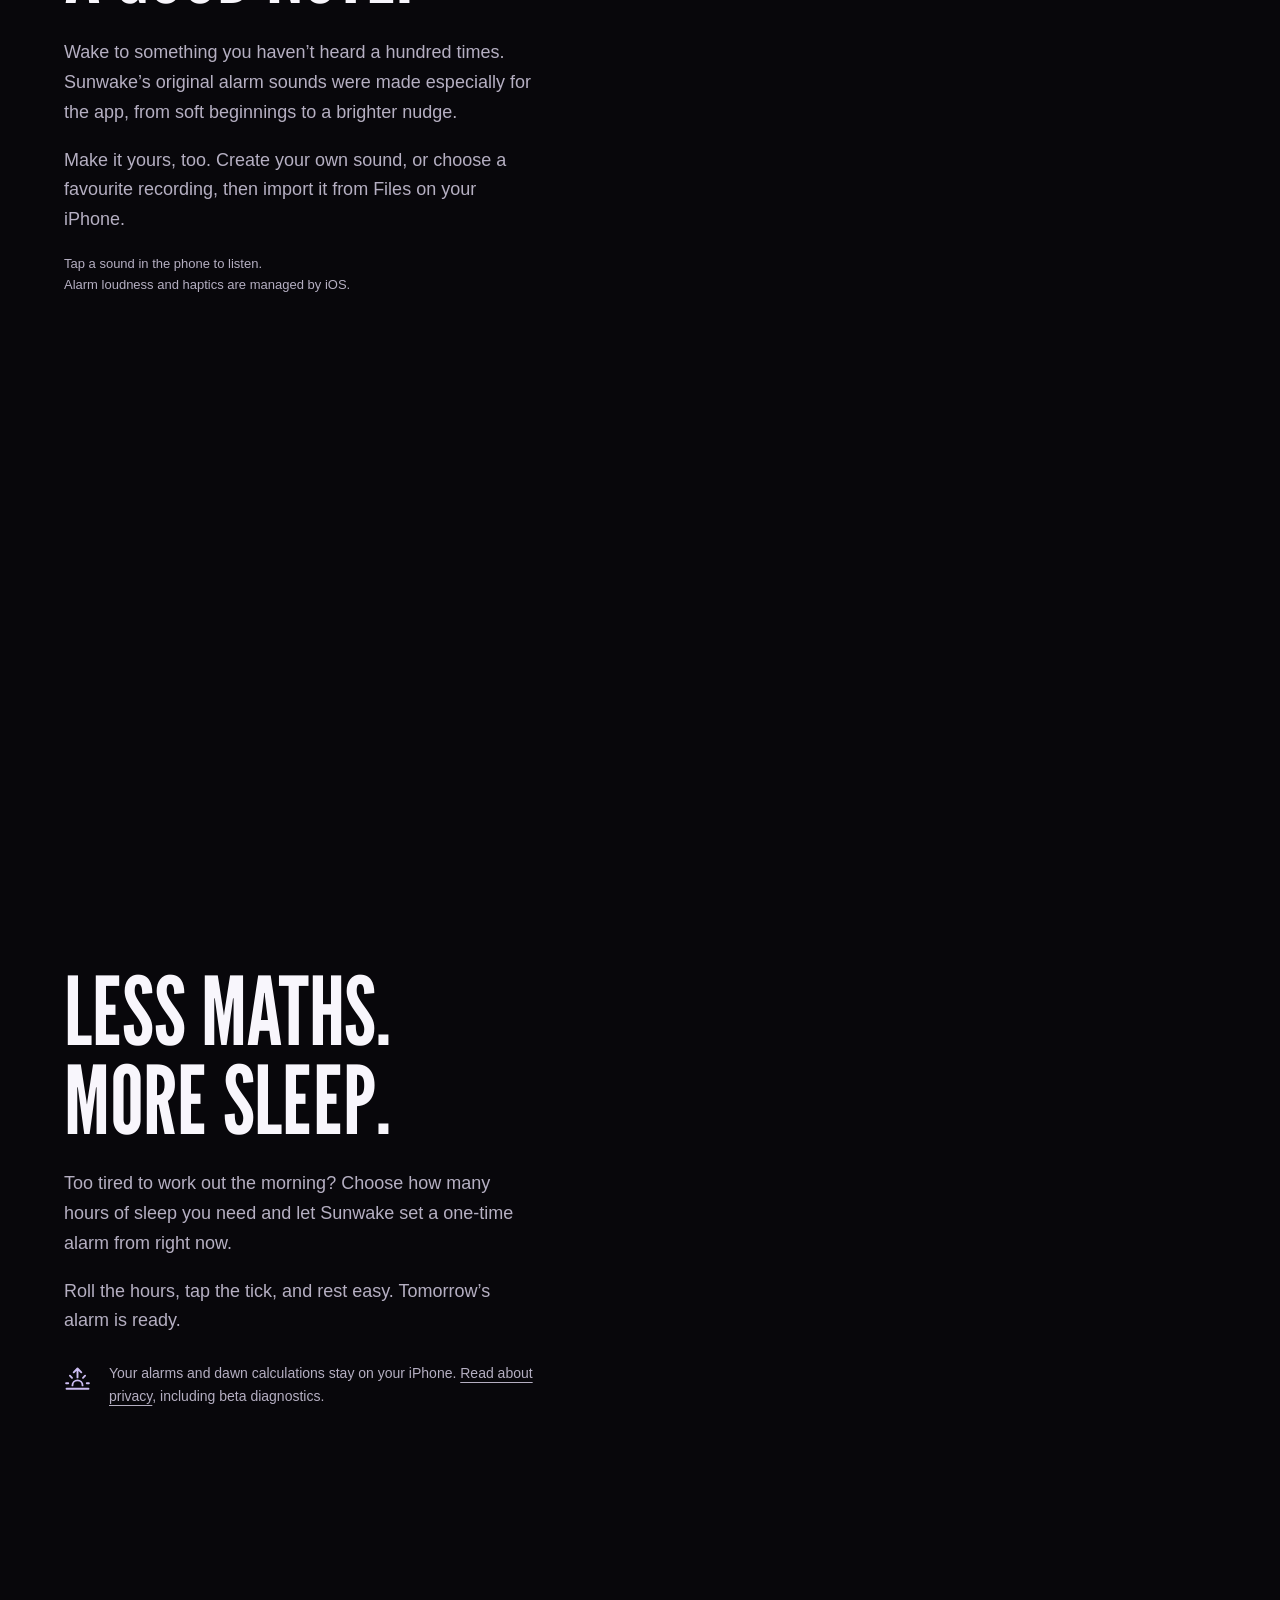
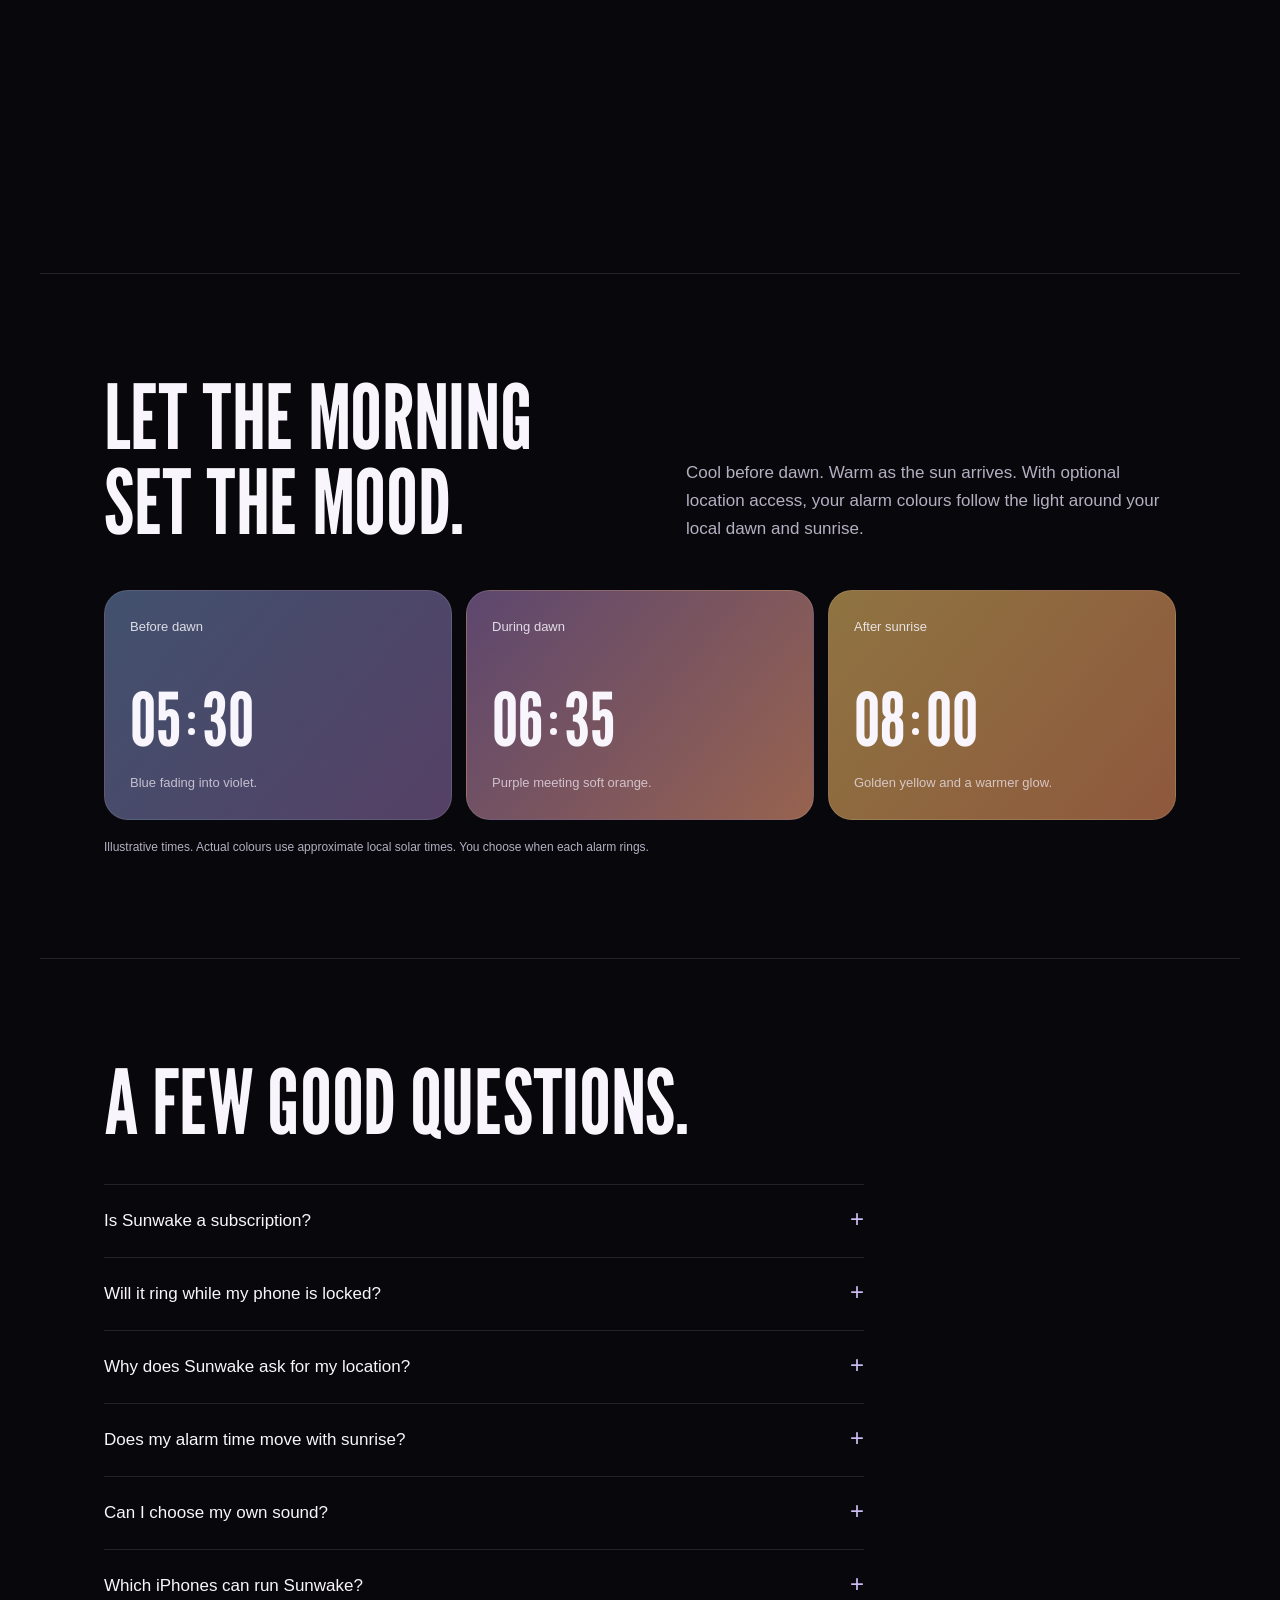
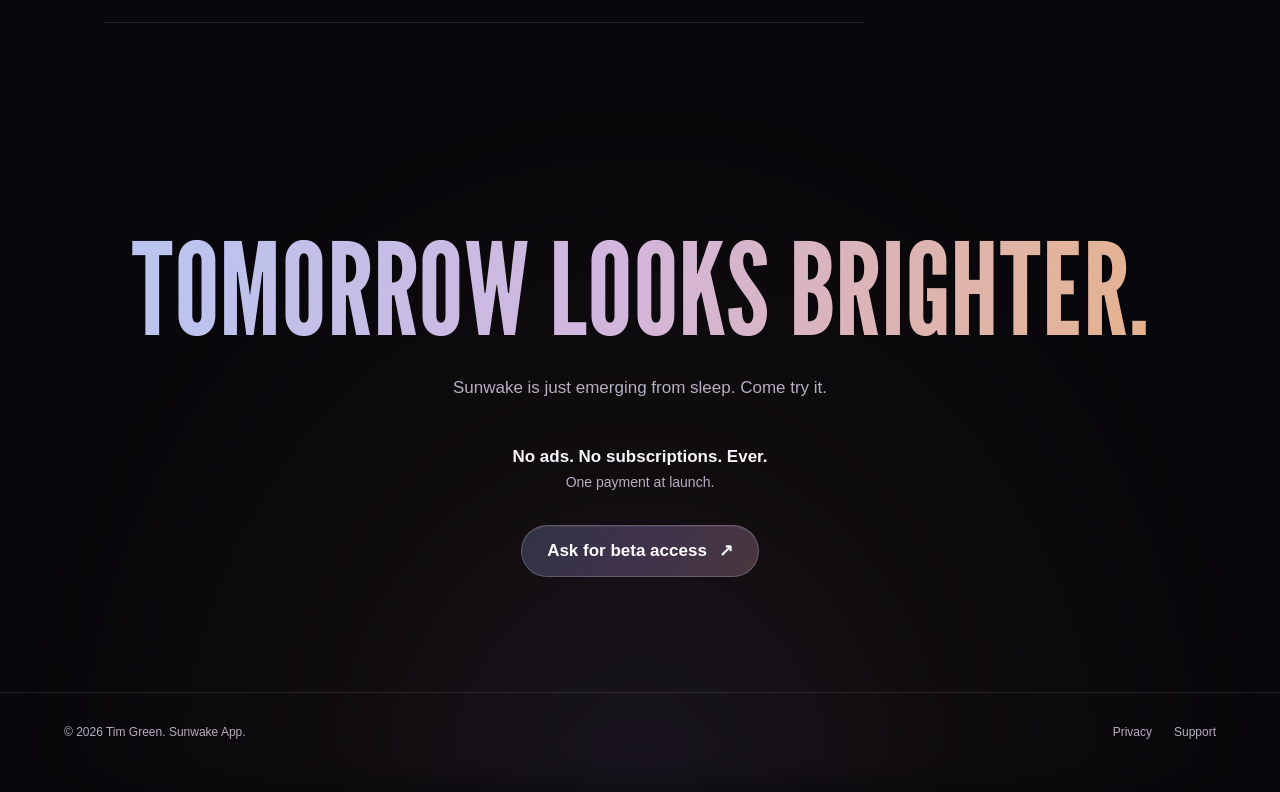
==== commit a7e72717: "Add loud ringtone previews and one-time purchase messaging Add Sirens (loud), Klaxon (loud), and Rev" ====
--- a/index.html
+++ b/index.html
@@ -1,10 +1,10 @@
 <!doctype html>
-<html lang="en-GB"><head><meta charset="utf-8"><meta name="viewport" content="width=device-width, initial-scale=1"><meta name="theme-color" content="#08070b"><title>Sunwake — A little more morning</title><meta name="description" content="An iPhone alarm clock with bold times, dawn-inspired colours, flexible repeats and snooze, and a countdown to your next alarm."><meta property="og:title" content="Sunwake — A little more morning"><meta property="og:description" content="An iPhone alarm clock with bold times, dawn-inspired colours, flexible repeats and snooze, and a countdown to your next alarm."><meta property="og:type" content="website"><meta property="og:image" content="https://destroywerk.github.io/sunwake/icon.png"><link rel="icon" type="image/png" href="./icon.png"><link rel="stylesheet" href="./styles.css"></head>
+<html lang="en-GB"><head><meta charset="utf-8"><meta name="viewport" content="width=device-width, initial-scale=1"><meta name="theme-color" content="#08070b"><title>Sunwake — A little more morning</title><meta name="description" content="An iPhone alarm clock with bold times, dawn-inspired colours, flexible repeats and snooze, and a countdown to your next alarm."><meta property="og:title" content="Sunwake — A little more morning"><meta property="og:description" content="An iPhone alarm clock with bold times, dawn-inspired colours, flexible repeats and snooze, and a countdown to your next alarm."><meta property="og:type" content="website"><meta property="og:image" content="https://destroywerk.github.io/sunwake/icon.png"><link rel="icon" type="image/png" href="./icon.png"><link rel="stylesheet" href="./styles.css?v=4"></head>
 <body><a class="skip" href="#main">Skip to content</a><header><a class="brand" href="./"><img src="./icon.png" alt="" width="37" height="37">Sunwake</a><nav aria-label="Main navigation"><a class="nav-feature" href="./#the-app">Features</a><a href="./support.html">Support</a></nav></header><main id="main">
 <div class="journey" id="the-app">
  <div class="story-copy">
   <section class="story-step hero-step" data-scene="alarms" id="hero">
-   <div class="hero-copy"><h1 class="display">A little<br>more<br><span class="gradient-text">morning.</span></h1><p class="intro">A new iPhone alarm App for a clearer view of when your day begins.</p><a class="button" href="mailto:hello@timgreen.design?subject=Sunwake%20beta%20access">Ask for beta access <span aria-hidden="true">↗</span></a><p class="caption">Currently in beta · iPhone · iOS 26 or later</p></div>
+   <div class="hero-copy"><h1 class="display">A little<br>more<br><span class="gradient-text">morning.</span></h1><p class="intro">A new iPhone alarm App for a clearer view of when your day begins.</p><p class="purchase-promise"><strong>No ads. No subscriptions. Ever.</strong><span>One payment at launch.</span></p><a class="button" href="mailto:hello@timgreen.design?subject=Sunwake%20beta%20access">Ask for beta access <span aria-hidden="true">↗</span></a><p class="caption">Currently in beta · iPhone · iOS 26 or later</p></div>
   </section>
   <div class="list-scroll-space" aria-hidden="true"></div>
   <section class="story-step editor-step" data-scene="editor" id="all-set"><div class="section-copy-block"><h2 class="section-heading">A few taps.<br>All set.</h2><p class="section-copy">Roll to your time, choose your days and give the alarm a name. Everything you need for tomorrow, together in one place.</p><ul class="feature-list"><li>Know how long you have<span>Hours and minutes until your next alarm, right on the card.</span></li><li>Make a routine<span>Repeat on the days that work for you.</span></li><li>A little longer, your way<span>Choose a snooze interval from 1 to 60 minutes.</span></li></ul></div></section>
@@ -16,7 +16,7 @@
    <div class="phone-screen"><div class="phone-status" aria-hidden="true"><b>9:41</b><i class="phone-island"></i><span>▮▮▮ <svg width="14" height="12" viewBox="0 0 18 14"><path d="M1 4a13 13 0 0 1 16 0M4 7a8 8 0 0 1 10 0M7 10a3 3 0 0 1 4 0" fill="none" stroke="currentColor" stroke-width="2"/><circle cx="9" cy="13" r="1" fill="currentColor"/></svg> ▰</span></div>
     <section class="app-scene alarms-scene" data-panel="alarms" aria-label="Alarm list preview"><div class="app-list-scroll"><div class="app-list-heading"><h3>Alarms</h3><span><svg class="sunrise-symbol" viewBox="0 0 64 58" fill="none" aria-hidden="true"><path d="M6 51h52M20 43a12 12 0 0 1 24 0M5 38h5m44 0h5M14 20l5 5m26 0 5-5M32 24V3m-9 9 9-9 9 9" stroke="currentColor" stroke-width="4.5" stroke-linecap="round" stroke-linejoin="round"/></svg> 06:20 <em>• 2 alarms on</em></span></div><div class="demo-alarm-list"><article class="demo-alarm active predawn"><div class="alarm-top"><span class="alarm-countdown">In 9h 29m</span><span class="app-switch" data-on="true" aria-hidden="true"><i></i></span></div><div class="alarm-digits">05<span class="number-colon"><i></i><i></i></span>30</div><strong>Early start</strong><span class="alarm-repeat">Weekdays</span></article><article class="demo-alarm active daylight"><div class="alarm-top"><span class="alarm-countdown">In 11h 14m</span><span class="app-switch" data-on="true" aria-hidden="true"><i></i></span></div><div class="alarm-digits">07<span class="number-colon"><i></i><i></i></span>15</div><strong>A little sunshine</strong><span class="alarm-repeat">Every day</span></article><article class="demo-alarm inactive"><div class="alarm-top"><span class="alarm-countdown">Off</span><span class="app-switch" data-on="false" aria-hidden="true"><i></i></span></div><div class="alarm-digits">06<span class="number-colon"><i></i><i></i></span>30</div><strong>Gym day</strong><span class="alarm-repeat">Mon, Wed, Fri</span></article><article class="demo-alarm inactive"><div class="alarm-top"><span class="alarm-countdown">Off</span><span class="app-switch" data-on="false" aria-hidden="true"><i></i></span></div><div class="alarm-digits">08<span class="number-colon"><i></i><i></i></span>00</div><strong>Slow morning</strong><span class="alarm-repeat">Weekends</span></article></div></div><button class="floating-add" type="button" data-open-editor>＋ Add alarm</button></section>
     <section class="app-scene editor-scene" data-panel="editor" aria-label="Alarm editor preview" inert><div class="app-toolbar"><button type="button" class="app-circle" data-back-list aria-label="Close alarm editor">×</button><strong>Edit alarm</strong><button type="button" class="app-circle app-save" data-save-editor aria-label="Save demo alarm">✓</button></div><div class="demo-wheel" role="group" aria-label="Try setting an alarm time"><div class="wheel-selection" aria-hidden="true"></div><div class="wheel-column" data-wheel="hour" role="listbox" aria-label="Demo alarm hour" tabindex="0"></div><div class="wheel-colon" aria-hidden="true"><i></i><i></i></div><div class="wheel-column" data-wheel="minute" role="listbox" aria-label="Demo alarm minute" tabindex="0"></div></div><output class="sr-only" aria-live="polite" id="demo-time"></output><div class="app-form"><div class="app-form-row"><span>Label</span><span class="form-value">Gym day</span></div><div class="app-form-row"><span>Repeat</span><button class="app-switch" type="button" role="switch" aria-checked="true" aria-label="Repeat alarm"><i></i></button></div><div class="app-days"><button aria-pressed="true">M</button><button aria-pressed="true">T</button><button aria-pressed="true">W</button><button aria-pressed="true">T</button><button aria-pressed="true">F</button><button aria-pressed="false">S</button><button aria-pressed="false">S</button></div><div class="app-form-row"><button class="sound-option" type="button" data-open-sounds>Sound<small>Firstlight <span>›</span></small></button><button class="app-switch" type="button" role="switch" aria-checked="true" aria-label="Sound"><i></i></button></div><div class="app-form-row"><span>Snooze</span><span class="snooze-value">5 min ⌃</span><button class="app-switch" type="button" role="switch" aria-checked="true" aria-label="Snooze"><i></i></button></div></div><button class="demo-delete" type="button" data-back-list><svg aria-hidden="true" width="14" height="16" viewBox="0 0 20 22" fill="none"><path d="M3 6h14M7 6V3h6v3M5 6l1 13h8l1-13M8 9v7m4-7v7" stroke="currentColor" stroke-width="1.4" stroke-linecap="round"/></svg> Delete alarm</button></section>
-    <section class="app-scene sounds-scene" data-panel="sounds" aria-label="Sound picker preview" inert><div class="app-toolbar"><strong>Sound</strong><button type="button" data-back-editor>Done</button></div><div class="tone-rows app-tone-rows" role="group" aria-label="Preview Sunwake ringtones"><button type="button" class="tone-row tone-default" data-tone="default" aria-label="Select system default"><span>System default</span><span class="tone-radio" aria-hidden="true"></span></button><button type="button" class="tone-row" data-tone="firstlight" aria-label="Play Firstlight" aria-pressed="false"><span>Firstlight</span><span class="tone-play" aria-hidden="true"></span><span class="tone-radio" aria-hidden="true"></span></button><button type="button" class="tone-row" data-tone="apricity" aria-label="Play Apricity" aria-pressed="false"><span>Apricity</span><span class="tone-play" aria-hidden="true"></span><span class="tone-radio" aria-hidden="true"></span></button><button type="button" class="tone-row" data-tone="daybreak" aria-label="Play Daybreak" aria-pressed="false"><span>Daybreak</span><span class="tone-play" aria-hidden="true"></span><span class="tone-radio" aria-hidden="true"></span></button><button type="button" class="tone-row" data-tone="solstice" aria-label="Play Solstice" aria-pressed="false"><span>Solstice</span><span class="tone-play" aria-hidden="true"></span><span class="tone-radio" aria-hidden="true"></span></button><button type="button" class="tone-row" data-tone="aurora" aria-label="Play Aurora" aria-pressed="false"><span>Aurora</span><span class="tone-play" aria-hidden="true"></span><span class="tone-radio" aria-hidden="true"></span></button><button type="button" class="tone-row" data-tone="morningtide" aria-label="Play Morningtide" aria-pressed="false"><span>Morningtide</span><span class="tone-play" aria-hidden="true"></span><span class="tone-radio" aria-hidden="true"></span></button><button type="button" class="tone-row" data-tone="skylark" aria-label="Play Skylark" aria-pressed="false"><span>Skylark</span><span class="tone-play" aria-hidden="true"></span><span class="tone-radio" aria-hidden="true"></span></button><button type="button" class="tone-row" data-tone="sunbeam" aria-label="Play Sunbeam" aria-pressed="false"><span>Sunbeam</span><span class="tone-play" aria-hidden="true"></span><span class="tone-radio" aria-hidden="true"></span></button><button type="button" class="tone-row" data-tone="reverie" aria-label="Play Reverie" aria-pressed="false"><span>Reverie</span><span class="tone-play" aria-hidden="true"></span><span class="tone-radio" aria-hidden="true"></span></button><button type="button" class="tone-row" data-tone="bellflower" aria-label="Play Bellflower" aria-pressed="false"><span>Bellflower</span><span class="tone-play" aria-hidden="true"></span><span class="tone-radio" aria-hidden="true"></span></button></div><div class="app-import">⇩ &nbsp; Import from Files</div><audio id="tone-player" preload="none"></audio><output id="tone-status" class="sr-only" aria-live="polite"></output></section>
+    <section class="app-scene sounds-scene" data-panel="sounds" aria-label="Sound picker preview" inert><div class="app-toolbar"><strong>Sound</strong><button type="button" data-back-editor>Done</button></div><div class="tone-rows app-tone-rows" role="group" aria-label="Preview Sunwake ringtones"><button type="button" class="tone-row tone-default" data-tone="default" aria-label="Select system default"><span>System default</span><span class="tone-radio" aria-hidden="true"></span></button><button type="button" class="tone-row" data-tone="firstlight" aria-label="Play Firstlight" aria-pressed="false"><span>Firstlight</span><span class="tone-play" aria-hidden="true"></span><span class="tone-radio" aria-hidden="true"></span></button><button type="button" class="tone-row" data-tone="apricity" aria-label="Play Apricity" aria-pressed="false"><span>Apricity</span><span class="tone-play" aria-hidden="true"></span><span class="tone-radio" aria-hidden="true"></span></button><button type="button" class="tone-row" data-tone="daybreak" aria-label="Play Daybreak" aria-pressed="false"><span>Daybreak</span><span class="tone-play" aria-hidden="true"></span><span class="tone-radio" aria-hidden="true"></span></button><button type="button" class="tone-row" data-tone="solstice" aria-label="Play Solstice" aria-pressed="false"><span>Solstice</span><span class="tone-play" aria-hidden="true"></span><span class="tone-radio" aria-hidden="true"></span></button><button type="button" class="tone-row" data-tone="aurora" aria-label="Play Aurora" aria-pressed="false"><span>Aurora</span><span class="tone-play" aria-hidden="true"></span><span class="tone-radio" aria-hidden="true"></span></button><button type="button" class="tone-row" data-tone="morningtide" aria-label="Play Morningtide" aria-pressed="false"><span>Morningtide</span><span class="tone-play" aria-hidden="true"></span><span class="tone-radio" aria-hidden="true"></span></button><button type="button" class="tone-row" data-tone="skylark" aria-label="Play Skylark" aria-pressed="false"><span>Skylark</span><span class="tone-play" aria-hidden="true"></span><span class="tone-radio" aria-hidden="true"></span></button><button type="button" class="tone-row" data-tone="sunbeam" aria-label="Play Sunbeam" aria-pressed="false"><span>Sunbeam</span><span class="tone-play" aria-hidden="true"></span><span class="tone-radio" aria-hidden="true"></span></button><button type="button" class="tone-row" data-tone="reverie" aria-label="Play Reverie" aria-pressed="false"><span>Reverie</span><span class="tone-play" aria-hidden="true"></span><span class="tone-radio" aria-hidden="true"></span></button><button type="button" class="tone-row" data-tone="bellflower" aria-label="Play Bellflower" aria-pressed="false"><span>Bellflower</span><span class="tone-play" aria-hidden="true"></span><span class="tone-radio" aria-hidden="true"></span></button><button type="button" class="tone-row" data-tone="sirens" aria-label="Play Sirens (loud)" aria-pressed="false"><span>Sirens (loud)</span><span class="tone-play" aria-hidden="true"></span><span class="tone-radio" aria-hidden="true"></span></button><button type="button" class="tone-row" data-tone="klaxon" aria-label="Play Klaxon (loud)" aria-pressed="false"><span>Klaxon (loud)</span><span class="tone-play" aria-hidden="true"></span><span class="tone-radio" aria-hidden="true"></span></button><button type="button" class="tone-row" data-tone="reveille" aria-label="Play Reveille (loud)" aria-pressed="false"><span>Reveille (loud)</span><span class="tone-play" aria-hidden="true"></span><span class="tone-radio" aria-hidden="true"></span></button></div><div class="app-import">⇩ &nbsp; Import from Files</div><audio id="tone-player" preload="none"></audio><output id="tone-status" class="sr-only" aria-live="polite"></output></section>
     <section class="app-scene sleep-scene" data-panel="sleep" aria-label="Sleep-duration alarm preview" inert><div class="app-list-heading"><h3>Alarms</h3><span><svg class="sunrise-symbol" viewBox="0 0 64 58" fill="none" aria-hidden="true"><path d="M6 51h52M20 43a12 12 0 0 1 24 0M5 38h5m44 0h5M14 20l5 5m26 0 5-5M32 24V3m-9 9 9-9 9 9" stroke="currentColor" stroke-width="4.5" stroke-linecap="round" stroke-linejoin="round"/></svg> 06:20 <em>• No alarms set</em></span></div><div class="sleep-widget"><p>Set alarm based on sleep duration.</p><div class="sleep-controls"><span>Wake up in</span><div class="sleep-wheel wheel-column" data-wheel="sleep" role="listbox" aria-label="Hours of sleep" tabindex="0"></div><span class="sleep-unit">hours</span><button class="app-circle app-save" data-confirm-sleep type="button" aria-label="Set alarm in 7 hours"><svg viewBox="0 0 24 24" fill="none" aria-hidden="true"><path d="m4.5 12 5 5 10-11" stroke="currentColor" stroke-width="2.5" stroke-linecap="round" stroke-linejoin="round"/></svg></button></div></div><div class="sleep-empty"><svg class="sunrise-symbol" viewBox="0 0 64 58" fill="none" aria-hidden="true"><path d="M6 51h52M20 43a12 12 0 0 1 24 0M5 38h5m44 0h5M14 20l5 5m26 0 5-5M32 24V3m-9 9 9-9 9 9" stroke="currentColor" stroke-width="4.5" stroke-linecap="round" stroke-linejoin="round"/></svg><p>“The sun is new each day.”</p><span>Heraclitus</span></div><div class="sleep-created" hidden></div><output id="sleep-result" class="sr-only" aria-live="polite"></output><button class="floating-add" type="button" data-open-editor>＋ Add alarm</button></section>
     <div class="phone-home" aria-hidden="true"></div>
    </div>
@@ -30,6 +30,7 @@
  <div class="phase"><span class="phase-name">After sunrise</span><div><div class="phase-time" aria-label="08:00"><span>08</span><span class="colon" aria-hidden="true"><i></i><i></i></span><span>00</span></div><p>Golden yellow and a warmer glow.</p></div></div>
 </div><p class="note">Illustrative times. Actual colours use approximate local solar times. You choose when each alarm rings.</p></section>
 <section class="section"><div class="faq"><h2 class="section-heading">A few good questions.</h2>
+<details><summary>Is Sunwake a subscription?</summary><p>No. Sunwake will be a one-time purchase at launch. There will never be ads or a subscription.</p></details>
 <details><summary>Will it ring while my phone is locked?</summary><p>Sunwake uses Apple's AlarmKit to schedule alarms, including while your iPhone is locked. Allow alarm access when prompted.</p></details>
 <details><summary>Why does Sunwake ask for my location?</summary><p>Location is optional. It lets Sunwake calculate approximate local dawn and sunrise on your iPhone for the colours and dawn time. Your chosen alarm times work without it.</p></details>
 <details><summary>Does my alarm time move with sunrise?</summary><p>You set each alarm time yourself. Dawn and sunrise affect the colours and the solar time shown in the app.</p></details>
@@ -37,5 +38,5 @@
 <details><summary>Which iPhones can run Sunwake?</summary><p>Sunwake requires an iPhone running iOS 26 or later. The current beta is shared through Apple's TestFlight app.</p></details>
 
 </div></section>
-<section class="closing"><h2 class="section-heading gradient-text">Tomorrow looks brighter.</h2><p>Sunwake is just emerging from sleep. Come try it.</p><a class="button" href="mailto:hello@timgreen.design?subject=Sunwake%20beta%20access">Ask for beta access <span aria-hidden="true">↗</span></a></section>
+<section class="closing"><h2 class="section-heading gradient-text">Tomorrow looks brighter.</h2><p>Sunwake is just emerging from sleep. Come try it.</p><p class="purchase-promise"><strong>No ads. No subscriptions. Ever.</strong><span>One payment at launch.</span></p><a class="button" href="mailto:hello@timgreen.design?subject=Sunwake%20beta%20access">Ask for beta access <span aria-hidden="true">↗</span></a></section>
 </main><footer><span>© 2026 Tim Green. Sunwake App.</span><div class="links"><a href="./privacy.html">Privacy</a><a href="./support.html">Support</a></div></footer><script src="./demo.js" defer></script></body></html>
--- a/styles.css
+++ b/styles.css
@@ -86,3 +86,6 @@
  .mobile-phone .app-list-scroll{overflow-y:auto;touch-action:pan-y}
  .mobile-phone .tone-row{min-height:0}
 }
+
+/* Clear pricing promise while the site remains a beta invitation. */
+.purchase-promise{font-size:17px;line-height:1.5;margin:0 0 24px;color:var(--text)}.purchase-promise strong{display:block;font-weight:650}.purchase-promise span{display:block;color:var(--muted);font-size:14px;margin-top:3px}.closing .purchase-promise{margin:22px 0 32px;color:var(--text)}
